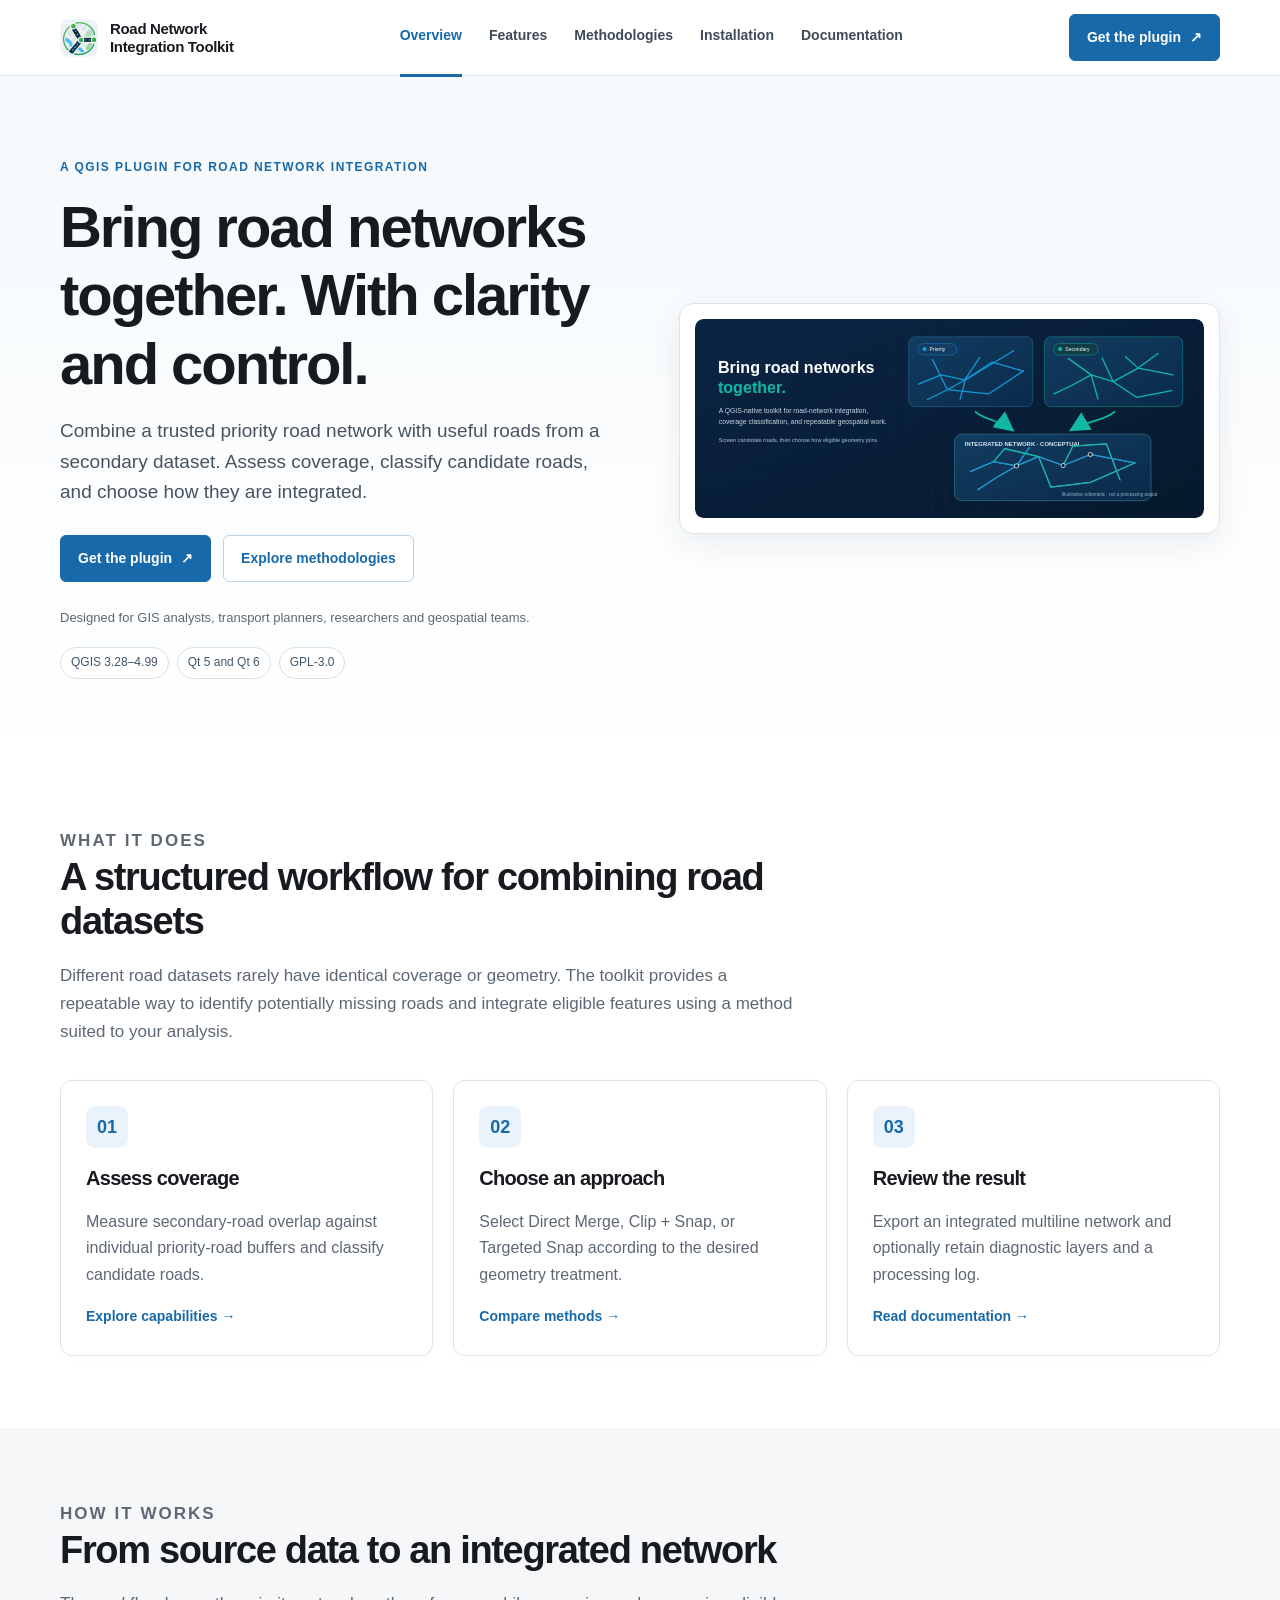
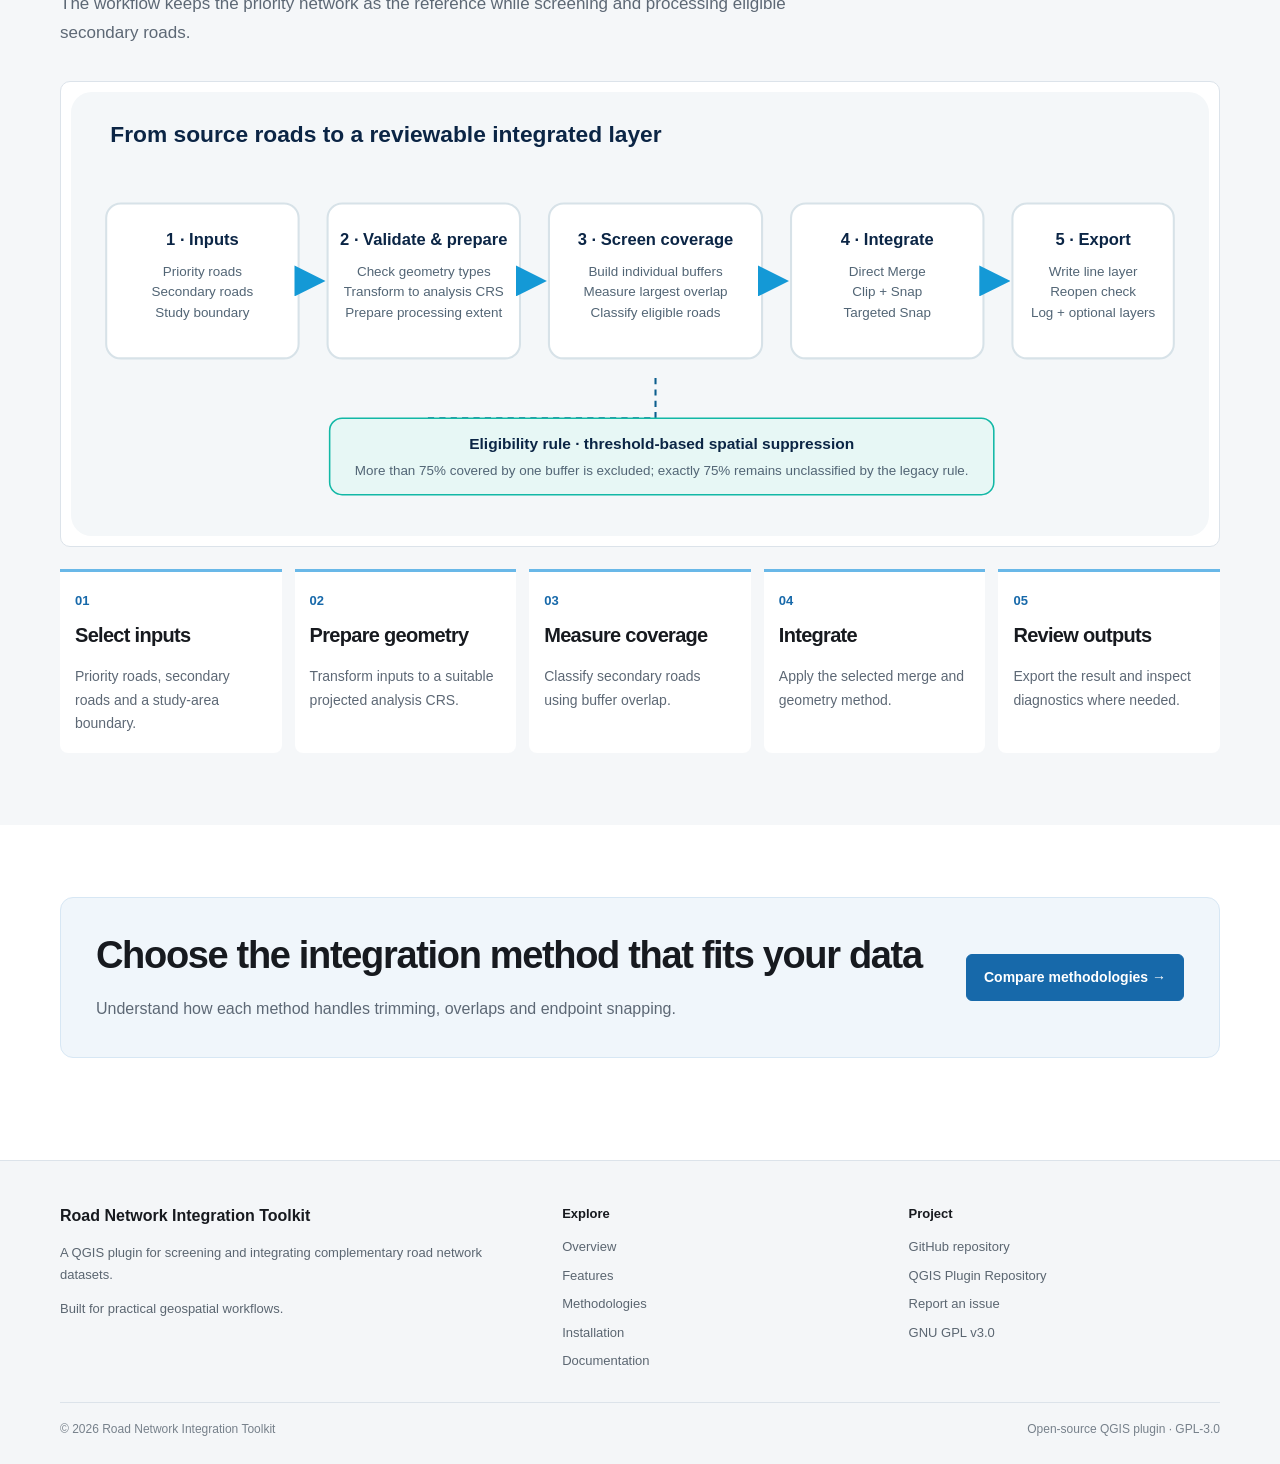
==== index.html @ c0a2f2e2 "Updated Documentation V2" ====
<!doctype html>
<html lang="en"><head><meta charset="utf-8"><meta name="viewport" content="width=device-width,initial-scale=1">
<title>Overview | Road Network Integration Toolkit</title><meta name="description" content="A QGIS plugin for classifying and integrating complementary road network datasets.">
<link rel="stylesheet" href="assets/css/style.css"></head><body>

<header class="site-header">
  <div class="container nav-wrap">
    <a class="brand" href="index.html">
      <img src="icon.png" onerror="this.src='docs/images/readme-header.svg'" alt="">
      <span>Road Network<br>Integration Toolkit</span>
    </a>
    <nav class="nav-links" aria-label="Main navigation">
      <a href="index.html">Overview</a><a href="features.html">Features</a>
      <a href="methodologies.html">Methodologies</a><a href="installation.html">Installation</a>
      <a href="documentation.html">Documentation</a>
    </nav>
    <a class="nav-cta" href="https://plugins.qgis.org/plugins/road_network_integration_toolkit/">Get the plugin <span>↗</span></a>
    <button class="menu-toggle" aria-label="Open navigation" aria-expanded="false">☰</button>
  </div>
</header>

<main>
<section class="hero"><div class="container hero-grid">
 <div><p class="eyebrow">A QGIS plugin for road network integration</p>
  <h1>Bring road networks together. With clarity and control.</h1>
  <p class="lead">Combine a trusted priority road network with useful roads from a secondary dataset. Assess coverage, classify candidate roads, and choose how they are integrated.</p>
  <div class="hero-actions"><a class="button" href="https://plugins.qgis.org/plugins/road_network_integration_toolkit/">Get the plugin <span>↗</span></a>
   <a class="button secondary" href="methodologies.html">Explore methodologies</a></div>
  <p class="hero-note">Designed for GIS analysts, transport planners, researchers and geospatial teams.</p>
  <div class="badge-row"><span class="pill">QGIS 3.28–4.99</span><span class="pill">Qt 5 and Qt 6</span><span class="pill">GPL-3.0</span></div>
 </div>
 <div class="hero-visual"><img src="docs/images/road-network-integration-hero.svg" alt="Illustration of priority and secondary road networks being integrated"></div>
</div></section>
<section class="section"><div class="container">
 <div class="section-head"><p class="eyebrow">What it does</p><h2>A structured workflow for combining road datasets</h2>
 <p>Different road datasets rarely have identical coverage or geometry. The toolkit provides a repeatable way to identify potentially missing roads and integrate eligible features using a method suited to your analysis.</p></div>
 <div class="grid-3">
  <article class="card"><div class="card-icon">01</div><h3>Assess coverage</h3><p>Measure secondary-road overlap against individual priority-road buffers and classify candidate roads.</p><a class="card-link" href="features.html">Explore capabilities →</a></article>
  <article class="card"><div class="card-icon">02</div><h3>Choose an approach</h3><p>Select Direct Merge, Clip + Snap, or Targeted Snap according to the desired geometry treatment.</p><a class="card-link" href="methodologies.html">Compare methods →</a></article>
  <article class="card"><div class="card-icon">03</div><h3>Review the result</h3><p>Export an integrated multiline network and optionally retain diagnostic layers and a processing log.</p><a class="card-link" href="documentation.html">Read documentation →</a></article>
 </div>
</div></section>
<section class="section soft"><div class="container">
 <div class="section-head"><p class="eyebrow">How it works</p><h2>From source data to an integrated network</h2><p>The workflow keeps the priority network as the reference while screening and processing eligible secondary roads.</p></div>
 <div class="inline-image"><img src="docs/images/readme-workflow.svg" alt="Toolkit processing workflow"></div>
 <div class="steps">
  <div class="step"><h3>Select inputs</h3><p>Priority roads, secondary roads and a study-area boundary.</p></div>
  <div class="step"><h3>Prepare geometry</h3><p>Transform inputs to a suitable projected analysis CRS.</p></div>
  <div class="step"><h3>Measure coverage</h3><p>Classify secondary roads using buffer overlap.</p></div>
  <div class="step"><h3>Integrate</h3><p>Apply the selected merge and geometry method.</p></div>
  <div class="step"><h3>Review outputs</h3><p>Export the result and inspect diagnostics where needed.</p></div>
 </div>
</div></section>
<section class="section"><div class="container"><div class="cta-band"><div><h2>Choose the integration method that fits your data</h2><p>Understand how each method handles trimming, overlaps and endpoint snapping.</p></div><a class="button" href="methodologies.html">Compare methodologies →</a></div></div></section>
</main>

<footer class="site-footer">
 <div class="container">
  <div class="footer-grid">
   <div><div class="footer-brand">Road Network Integration Toolkit</div>
    <p>A QGIS plugin for screening and integrating complementary road network datasets.</p>
    <p>Built for practical geospatial workflows.</p></div>
   <div><h4>Explore</h4><div class="footer-links">
    <a href="index.html">Overview</a><a href="features.html">Features</a><a href="methodologies.html">Methodologies</a>
    <a href="installation.html">Installation</a><a href="documentation.html">Documentation</a></div></div>
   <div><h4>Project</h4><div class="footer-links">
    <a href="https://github.com/martin-runguma/qgis-road-network-integration-toolkit">GitHub repository</a>
    <a href="https://plugins.qgis.org/plugins/road_network_integration_toolkit/">QGIS Plugin Repository</a>
    <a href="https://github.com/martin-runguma/qgis-road-network-integration-toolkit/issues">Report an issue</a>
    <a href="LICENSE">GNU GPL v3.0</a></div></div>
  </div>
  <div class="footer-bottom"><span>© 2026 Road Network Integration Toolkit</span><span>Open-source QGIS plugin · GPL-3.0</span></div>
 </div>
</footer>
<script src="assets/js/site.js"></script>
</body></html>
---- assets/css/style.css ----
:root{
  --blue:#1769AA; --blue-dark:#124B7A; --blue-light:#EAF3FB;
  --sky:#69B8E8; --sky-soft:#F1F8FD; --ink:#171A1F;
  --muted:#5D6875; --line:#DCE3EA; --surface:#F5F7F9; --white:#fff;
  --max:1160px; --radius:12px; --shadow:0 10px 30px rgba(20,48,76,.07);
}
*{box-sizing:border-box}
html{scroll-behavior:smooth}
body{margin:0;background:var(--white);color:var(--ink);font:16px/1.65 "Segoe UI",Inter,Arial,sans-serif;-webkit-font-smoothing:antialiased}
a{color:var(--blue);text-decoration:none}
a:hover{color:var(--blue-dark);text-decoration:underline}
img{max-width:100%;height:auto}
.container{width:min(var(--max),calc(100% - 48px));margin-inline:auto}
.site-header{height:76px;border-bottom:1px solid var(--line);background:rgba(255,255,255,.96);position:sticky;top:0;z-index:20}
.nav-wrap{height:100%;display:flex;align-items:center;justify-content:space-between;gap:28px}
.brand{display:flex;align-items:center;gap:12px;color:var(--ink);font-weight:650;letter-spacing:-.02em;white-space:nowrap}
.brand img{width:38px;height:38px;object-fit:contain}
.brand span{font-size:15px;line-height:1.2}
.nav-links{display:flex;align-items:center;gap:27px}
.nav-links a{color:#3F4B57;font-size:14px;font-weight:550;padding:26px 0;border-bottom:3px solid transparent}
.nav-links a:hover,.nav-links a.active{color:var(--blue);text-decoration:none;border-color:var(--blue)}
.nav-cta,.button{display:inline-flex;align-items:center;justify-content:center;gap:9px;background:var(--blue);color:#fff!important;padding:11px 17px;border-radius:6px;font-size:14px;font-weight:600;border:1px solid var(--blue);transition:.18s ease}
.nav-cta:hover,.button:hover{background:var(--blue-dark);border-color:var(--blue-dark);text-decoration:none}
.button.secondary{background:#fff;color:var(--blue)!important;border-color:#B9D2E7}
.button.secondary:hover{background:var(--blue-light)}
.menu-toggle{display:none;border:1px solid var(--line);background:#fff;border-radius:6px;padding:8px 10px;color:var(--ink);font-size:20px}
.hero{padding:82px 0 76px;background:linear-gradient(180deg,#F5F9FC 0%,#fff 100%);overflow:hidden}
.hero-grid{display:grid;grid-template-columns:1.02fr .98fr;gap:55px;align-items:center}
.eyebrow{color:var(--blue);font-size:12px;font-weight:700;letter-spacing:.12em;text-transform:uppercase;margin:0 0 15px}
h1,h2,h3{line-height:1.18;letter-spacing:-.035em;margin:0 0 18px}
h1{font-size:clamp(38px,5vw,58px);font-weight:650;max-width:700px}
h2{font-size:clamp(28px,3.5vw,38px);font-weight:650}
h3{font-size:20px;font-weight:650}
.lead{font-size:19px;line-height:1.6;color:#465462;max-width:650px;margin:0 0 27px}
.hero-actions{display:flex;flex-wrap:wrap;gap:12px;margin:28px 0 25px}
.hero-note{font-size:13px;color:var(--muted)}
.hero-visual{background:#fff;border:1px solid var(--line);border-radius:14px;padding:15px;box-shadow:var(--shadow)}
.hero-visual img{display:block;width:100%;border-radius:8px}
.page-hero{padding:58px 0 52px;background:var(--surface);border-bottom:1px solid var(--line)}
.page-hero h1{font-size:clamp(34px,4vw,46px);margin-bottom:14px}
.page-hero .lead{font-size:17px;margin:0;max-width:760px}
.section{padding:72px 0}
.section.soft{background:var(--surface)}
.section-head{max-width:740px;margin-bottom:34px}
.section-head p{color:var(--muted);font-size:17px;margin:0}
.grid-3{display:grid;grid-template-columns:repeat(3,1fr);gap:20px}
.grid-2{display:grid;grid-template-columns:repeat(2,1fr);gap:22px}
.card{border:1px solid var(--line);border-radius:var(--radius);padding:25px;background:#fff;box-shadow:0 2px 8px rgba(15,40,65,.025)}
.card p{color:var(--muted);margin:8px 0 0}
.card-icon{width:42px;height:42px;border-radius:9px;background:var(--blue-light);display:grid;place-items:center;color:var(--blue);font-weight:700;font-size:18px;margin-bottom:19px}
.card-link{display:inline-block;margin-top:17px;font-size:14px;font-weight:650}
.feature-list{display:grid;grid-template-columns:repeat(2,1fr);gap:18px 32px}
.feature{display:flex;gap:15px;padding:18px 0;border-bottom:1px solid var(--line)}
.feature .card-icon{flex:0 0 40px;margin:0;width:40px;height:40px}
.feature p{margin:4px 0 0;color:var(--muted);font-size:14px}
.steps{display:grid;grid-template-columns:repeat(5,1fr);gap:13px;counter-reset:step}
.step{border-top:3px solid var(--sky);padding:18px 15px;background:#fff;border-radius:0 0 8px 8px}
.step:before{counter-increment:step;content:"0" counter(step);display:block;color:var(--blue);font-weight:700;font-size:13px;margin-bottom:12px}
.step p{font-size:14px;color:var(--muted);margin:7px 0 0}
.method-card{padding:0;overflow:hidden}
.method-card .method-body{padding:24px}
.method-card img{width:100%;display:block;background:#F7FAFC;border-bottom:1px solid var(--line)}
.method-tag{display:inline-block;color:var(--blue);font-size:11px;font-weight:700;letter-spacing:.08em;text-transform:uppercase;margin-bottom:9px}
.callout{background:var(--blue-light);border-left:4px solid var(--blue);padding:20px 23px;border-radius:0 8px 8px 0;color:#263D51}
.callout p{margin:5px 0 0}
.table-wrap{overflow-x:auto;border:1px solid var(--line);border-radius:9px}
table{border-collapse:collapse;width:100%;min-width:620px;background:#fff;font-size:14px}
th,td{text-align:left;padding:14px 16px;border-bottom:1px solid var(--line);vertical-align:top}
th{background:#F1F5F8;color:#344454;font-weight:650}
tr:last-child td{border-bottom:0}
.prose{max-width:850px}
.prose p,.prose li{color:#485563}
.prose h2{font-size:27px;margin:42px 0 14px}
.prose h3{margin:27px 0 10px}
.prose ul,.prose ol{padding-left:22px}
.prose li{padding:3px 0}
.code{background:#F1F4F7;border:1px solid var(--line);padding:3px 6px;border-radius:4px;font-family:Consolas,monospace;font-size:.9em}
.cta-band{background:#F0F6FB;border:1px solid #D7E7F4;border-radius:13px;padding:35px;display:flex;align-items:center;justify-content:space-between;gap:25px}
.cta-band p{margin:7px 0 0;color:var(--muted)}
.site-footer{background:#F4F6F8;border-top:1px solid var(--line);padding:42px 0 25px;margin-top:30px}
.footer-grid{display:grid;grid-template-columns:1.5fr 1fr 1fr;gap:35px}
.footer-brand{font-weight:650;margin-bottom:10px}
.footer-grid p,.footer-grid a{font-size:13px;color:#5B6671}
.footer-grid h4{font-size:13px;margin:0 0 12px}
.footer-links{display:grid;gap:7px}
.footer-bottom{border-top:1px solid var(--line);margin-top:30px;padding-top:17px;font-size:12px;color:#77818B;display:flex;justify-content:space-between;gap:20px}
.badge-row{display:flex;flex-wrap:wrap;gap:8px;margin-top:18px}
.pill{display:inline-block;border:1px solid #D5E2EC;background:#fff;color:#40566A;border-radius:20px;padding:5px 10px;font-size:12px}
.inline-image{border:1px solid var(--line);border-radius:10px;padding:10px;background:#fff;margin:22px 0}
.inline-image img{display:block;width:100%}
.download-panel{display:flex;justify-content:space-between;align-items:center;gap:20px;padding:21px;border:1px solid var(--line);border-radius:9px;margin:14px 0}
.download-panel p{margin:4px 0 0;color:var(--muted);font-size:14px}
@media(max-width:900px){
 .hero-grid{grid-template-columns:1fr;gap:35px}.hero{padding:60px 0}
 .grid-3{grid-template-columns:repeat(2,1fr)}.steps{grid-template-columns:repeat(3,1fr)}
 .nav-links{gap:15px}.nav-links a{font-size:13px}
}
@media(max-width:700px){
 .container{width:min(100% - 34px,var(--max))}
 .site-header{height:66px}.menu-toggle{display:block}
 .nav-cta{display:none}
 .nav-links{display:none;position:absolute;left:0;right:0;top:65px;background:#fff;border-bottom:1px solid var(--line);padding:12px 24px 18px;flex-direction:column;align-items:stretch;gap:0}
 .nav-links.open{display:flex}.nav-links a{padding:11px 0;border-bottom:0}
 .hero{padding:48px 0}.lead{font-size:17px}
 .section{padding:52px 0}.grid-3,.grid-2,.feature-list{grid-template-columns:1fr}
 .steps{grid-template-columns:1fr 1fr}.cta-band{align-items:flex-start;flex-direction:column;padding:25px}
 .footer-grid{grid-template-columns:1fr 1fr}.footer-grid>div:first-child{grid-column:1/-1}
 .footer-bottom{flex-direction:column}.page-hero{padding:43px 0}
}
@media(max-width:430px){.steps{grid-template-columns:1fr}.brand span{font-size:13px}.hero-actions .button{width:100%}}
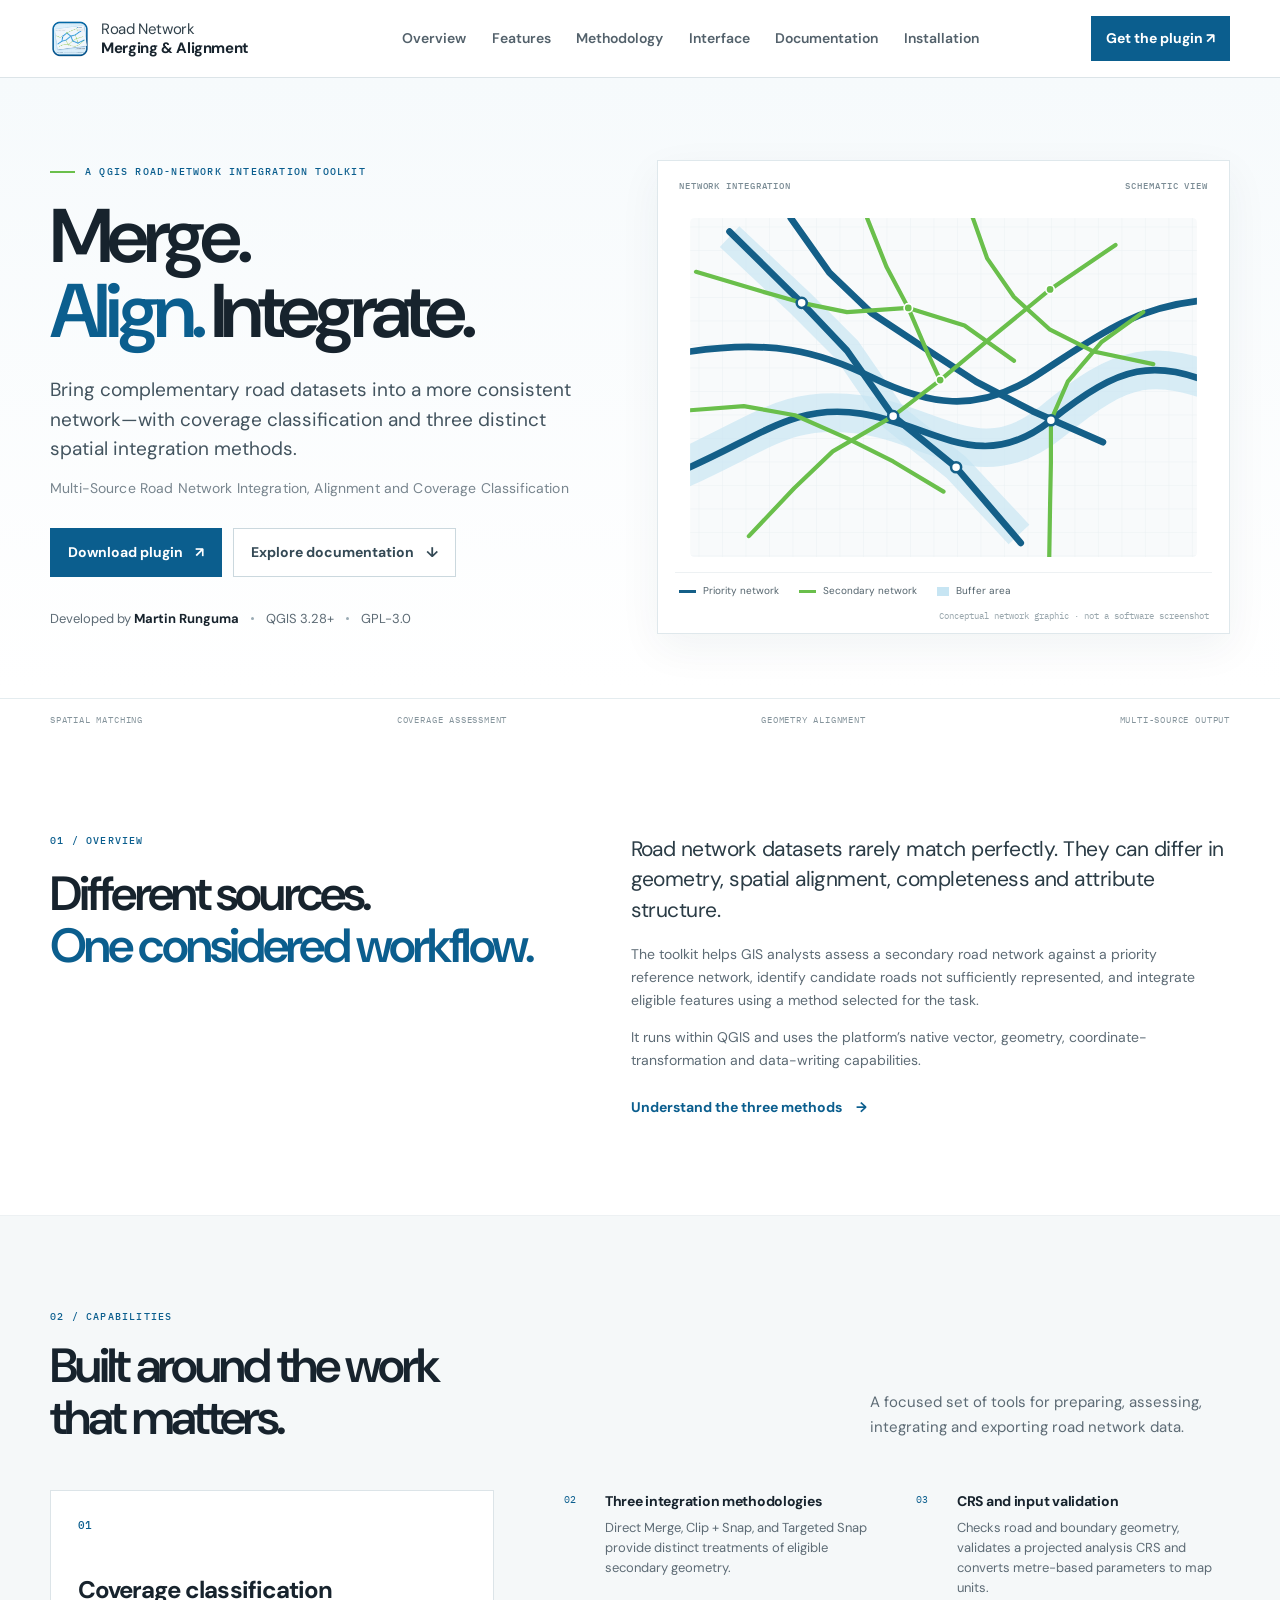
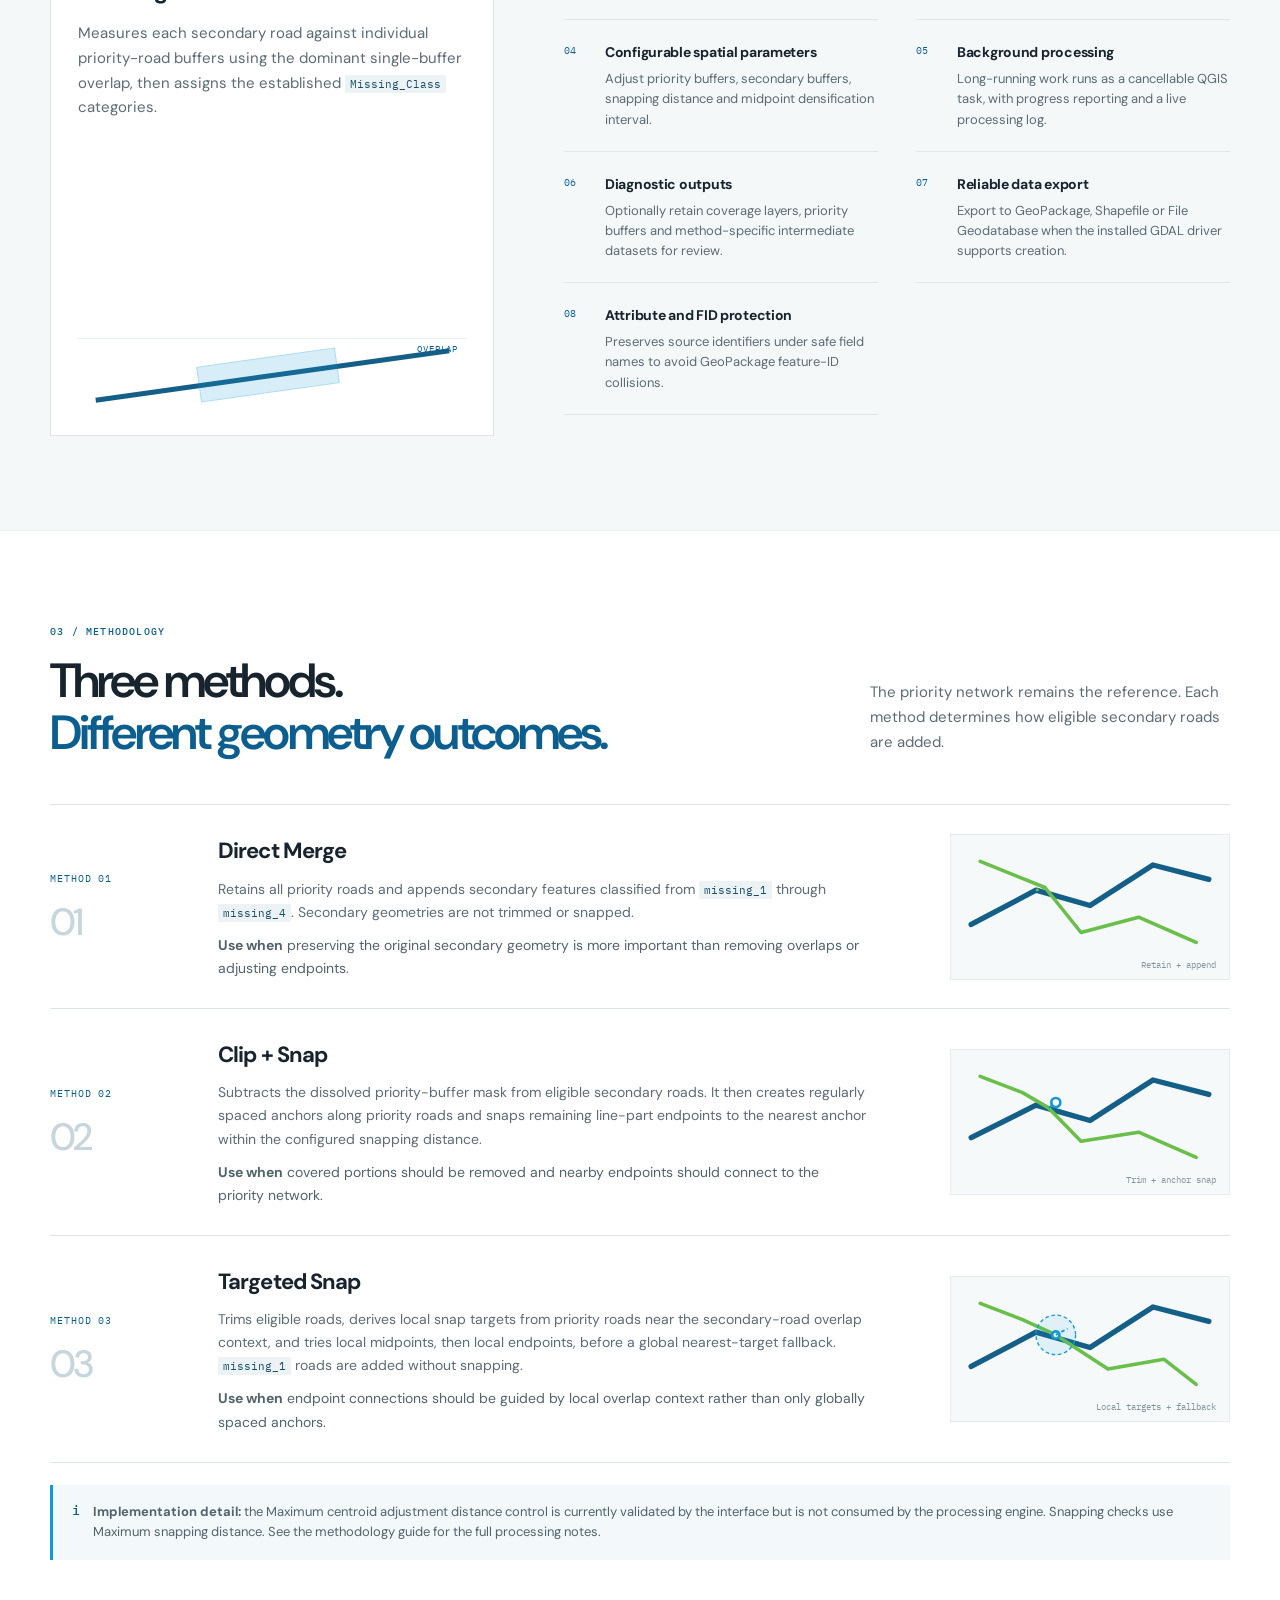
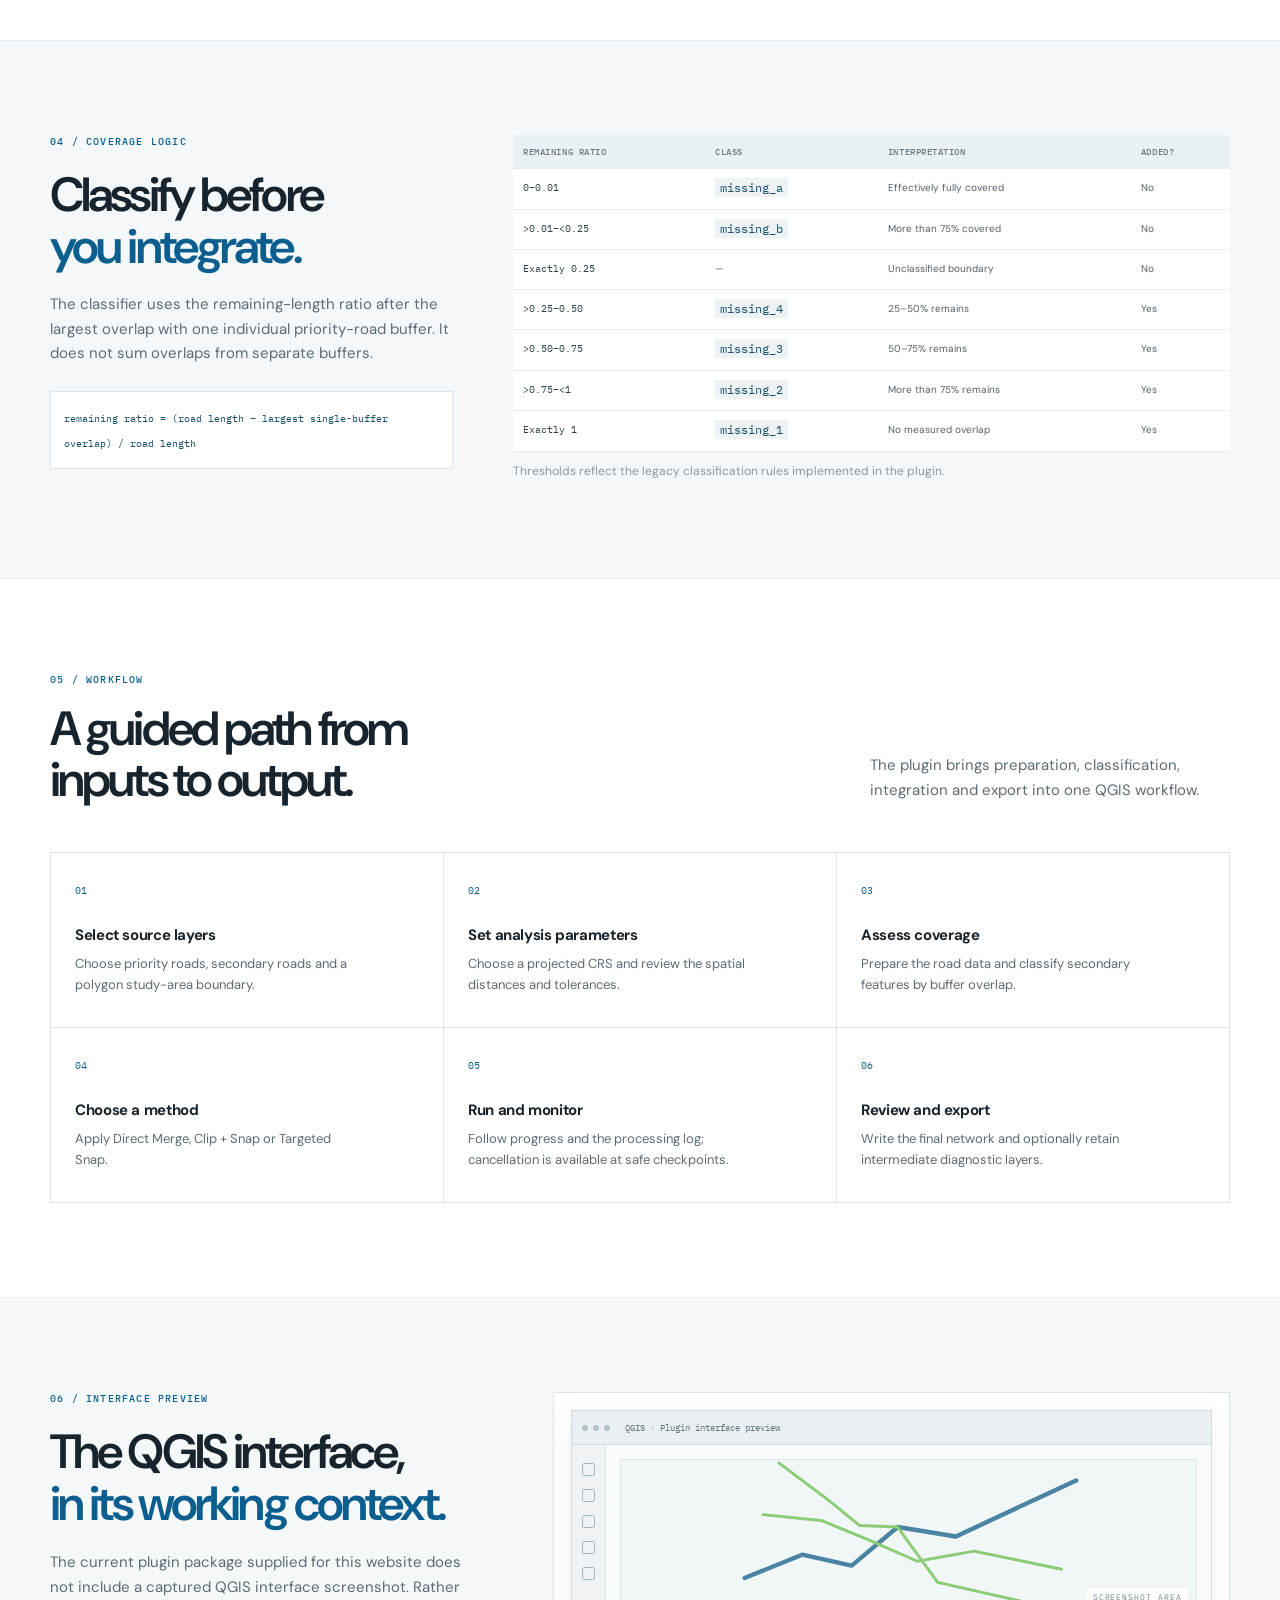
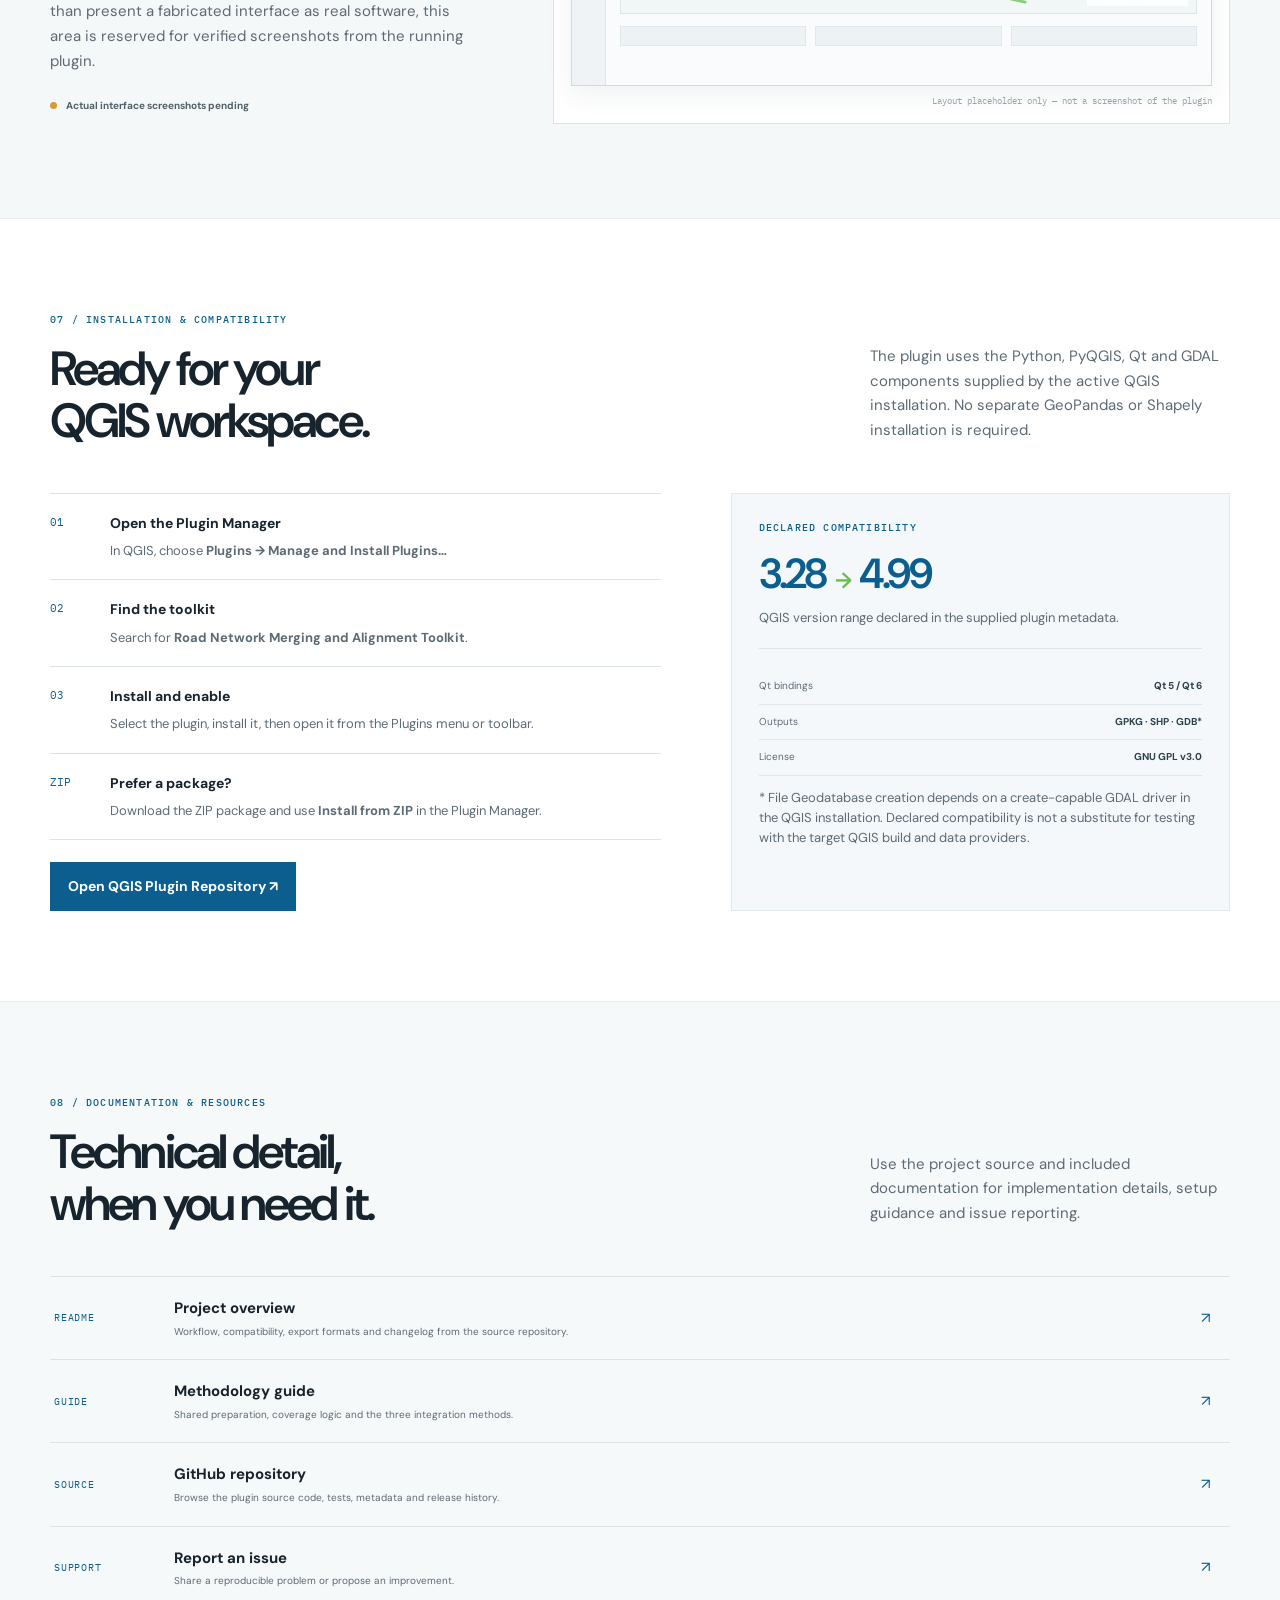
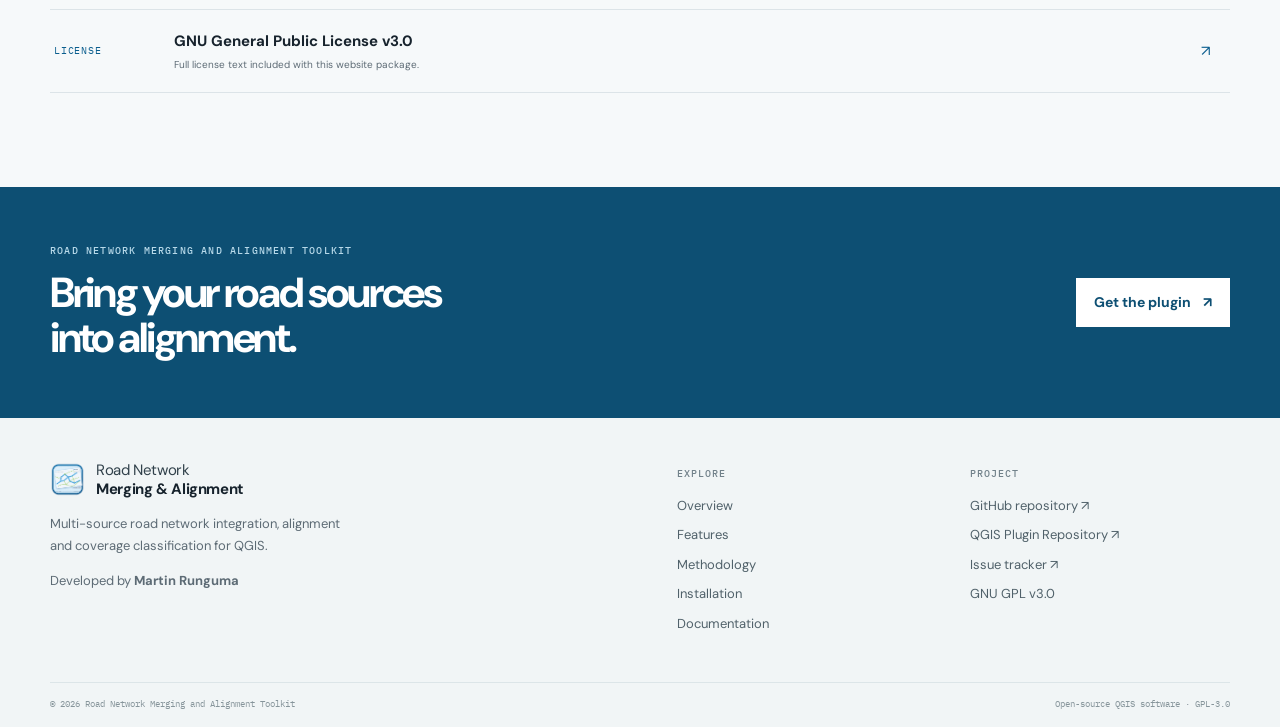
==== commit f893064c: "V2.0.0 Integration of other languages" ====
--- a/index.html
+++ b/index.html
@@ -1,76 +1,320 @@
 <!doctype html>
-<html lang="en"><head><meta charset="utf-8"><meta name="viewport" content="width=device-width,initial-scale=1">
-<title>Overview | Road Network Integration Toolkit</title><meta name="description" content="A QGIS plugin for classifying and integrating complementary road network datasets.">
-<link rel="stylesheet" href="assets/css/style.css"></head><body>
-
-<header class="site-header">
-  <div class="container nav-wrap">
-    <a class="brand" href="index.html">
-      <img src="icon.png" onerror="this.src='docs/images/readme-header.svg'" alt="">
-      <span>Road Network<br>Integration Toolkit</span>
-    </a>
-    <nav class="nav-links" aria-label="Main navigation">
-      <a href="index.html">Overview</a><a href="features.html">Features</a>
-      <a href="methodologies.html">Methodologies</a><a href="installation.html">Installation</a>
-      <a href="documentation.html">Documentation</a>
-    </nav>
-    <a class="nav-cta" href="https://plugins.qgis.org/plugins/road_network_integration_toolkit/">Get the plugin <span>↗</span></a>
-    <button class="menu-toggle" aria-label="Open navigation" aria-expanded="false">☰</button>
-  </div>
-</header>
-
-<main>
-<section class="hero"><div class="container hero-grid">
- <div><p class="eyebrow">A QGIS plugin for road network integration</p>
-  <h1>Bring road networks together. With clarity and control.</h1>
-  <p class="lead">Combine a trusted priority road network with useful roads from a secondary dataset. Assess coverage, classify candidate roads, and choose how they are integrated.</p>
-  <div class="hero-actions"><a class="button" href="https://plugins.qgis.org/plugins/road_network_integration_toolkit/">Get the plugin <span>↗</span></a>
-   <a class="button secondary" href="methodologies.html">Explore methodologies</a></div>
-  <p class="hero-note">Designed for GIS analysts, transport planners, researchers and geospatial teams.</p>
-  <div class="badge-row"><span class="pill">QGIS 3.28–4.99</span><span class="pill">Qt 5 and Qt 6</span><span class="pill">GPL-3.0</span></div>
- </div>
- <div class="hero-visual"><img src="docs/images/road-network-integration-hero.svg" alt="Illustration of priority and secondary road networks being integrated"></div>
-</div></section>
-<section class="section"><div class="container">
- <div class="section-head"><p class="eyebrow">What it does</p><h2>A structured workflow for combining road datasets</h2>
- <p>Different road datasets rarely have identical coverage or geometry. The toolkit provides a repeatable way to identify potentially missing roads and integrate eligible features using a method suited to your analysis.</p></div>
- <div class="grid-3">
-  <article class="card"><div class="card-icon">01</div><h3>Assess coverage</h3><p>Measure secondary-road overlap against individual priority-road buffers and classify candidate roads.</p><a class="card-link" href="features.html">Explore capabilities →</a></article>
-  <article class="card"><div class="card-icon">02</div><h3>Choose an approach</h3><p>Select Direct Merge, Clip + Snap, or Targeted Snap according to the desired geometry treatment.</p><a class="card-link" href="methodologies.html">Compare methods →</a></article>
-  <article class="card"><div class="card-icon">03</div><h3>Review the result</h3><p>Export an integrated multiline network and optionally retain diagnostic layers and a processing log.</p><a class="card-link" href="documentation.html">Read documentation →</a></article>
- </div>
-</div></section>
-<section class="section soft"><div class="container">
- <div class="section-head"><p class="eyebrow">How it works</p><h2>From source data to an integrated network</h2><p>The workflow keeps the priority network as the reference while screening and processing eligible secondary roads.</p></div>
- <div class="inline-image"><img src="docs/images/readme-workflow.svg" alt="Toolkit processing workflow"></div>
- <div class="steps">
-  <div class="step"><h3>Select inputs</h3><p>Priority roads, secondary roads and a study-area boundary.</p></div>
-  <div class="step"><h3>Prepare geometry</h3><p>Transform inputs to a suitable projected analysis CRS.</p></div>
-  <div class="step"><h3>Measure coverage</h3><p>Classify secondary roads using buffer overlap.</p></div>
-  <div class="step"><h3>Integrate</h3><p>Apply the selected merge and geometry method.</p></div>
-  <div class="step"><h3>Review outputs</h3><p>Export the result and inspect diagnostics where needed.</p></div>
- </div>
-</div></section>
-<section class="section"><div class="container"><div class="cta-band"><div><h2>Choose the integration method that fits your data</h2><p>Understand how each method handles trimming, overlaps and endpoint snapping.</p></div><a class="button" href="methodologies.html">Compare methodologies →</a></div></div></section>
-</main>
-
-<footer class="site-footer">
- <div class="container">
-  <div class="footer-grid">
-   <div><div class="footer-brand">Road Network Integration Toolkit</div>
-    <p>A QGIS plugin for screening and integrating complementary road network datasets.</p>
-    <p>Built for practical geospatial workflows.</p></div>
-   <div><h4>Explore</h4><div class="footer-links">
-    <a href="index.html">Overview</a><a href="features.html">Features</a><a href="methodologies.html">Methodologies</a>
-    <a href="installation.html">Installation</a><a href="documentation.html">Documentation</a></div></div>
-   <div><h4>Project</h4><div class="footer-links">
-    <a href="https://github.com/martin-runguma/qgis-road-network-integration-toolkit">GitHub repository</a>
-    <a href="https://plugins.qgis.org/plugins/road_network_integration_toolkit/">QGIS Plugin Repository</a>
-    <a href="https://github.com/martin-runguma/qgis-road-network-integration-toolkit/issues">Report an issue</a>
-    <a href="LICENSE">GNU GPL v3.0</a></div></div>
-  </div>
-  <div class="footer-bottom"><span>© 2026 Road Network Integration Toolkit</span><span>Open-source QGIS plugin · GPL-3.0</span></div>
- </div>
-</footer>
-<script src="assets/js/site.js"></script>
-</body></html>+<html lang="en">
+<head>
+  <meta charset="utf-8">
+  <meta name="viewport" content="width=device-width, initial-scale=1">
+  <meta name="theme-color" content="#ffffff">
+  <meta name="description" content="A QGIS toolkit for integrating complementary road network datasets through dominant-buffer coverage classification, geometry trimming and spatial alignment.">
+  <meta property="og:type" content="website">
+  <meta property="og:title" content="Road Network Merging and Alignment Toolkit">
+  <meta property="og:description" content="Merge. Align. Integrate. A practical QGIS workflow for multi-source road network integration.">
+  <meta property="og:image" content="assets/images/plugin-icon.png">
+  <title>Road Network Merging and Alignment Toolkit | QGIS</title>
+  <link rel="icon" href="assets/images/plugin-icon.png" type="image/png">
+  <link rel="preconnect" href="https://fonts.googleapis.com">
+  <link rel="preconnect" href="https://fonts.gstatic.com" crossorigin>
+  <link href="https://fonts.googleapis.com/css2?family=DM+Sans:wght@400;500;600;700&family=IBM+Plex+Mono:wght@400;500&display=swap" rel="stylesheet">
+  <link rel="stylesheet" href="assets/css/site.css">
+</head>
+<body>
+  <a class="skip-link" href="#main">Skip to content</a>
+  <header class="site-header">
+    <div class="container nav-shell">
+      <a class="brand" href="#top" aria-label="Road Network Merging and Alignment Toolkit home">
+        <img src="assets/images/plugin-icon.png" alt="" width="42" height="42">
+        <span class="brand-name">Road Network <strong>Merging &amp; Alignment</strong></span>
+      </a>
+      <button class="menu-toggle" type="button" aria-expanded="false" aria-controls="primary-nav" aria-label="Open navigation">
+        <span></span><span></span>
+      </button>
+      <nav id="primary-nav" class="nav-links" aria-label="Primary navigation">
+        <a href="#overview">Overview</a>
+        <a href="#capabilities">Features</a>
+        <a href="#methodology">Methodology</a>
+        <a href="#preview">Interface</a>
+        <a href="#documentation">Documentation</a>
+        <a href="#installation">Installation</a>
+      </nav>
+      <a class="nav-download" href="https://plugins.qgis.org/plugins/road_network_integration_toolkit/" target="_blank" rel="noopener noreferrer">Get the plugin <span aria-hidden="true">↗</span></a>
+    </div>
+  </header>
+
+  <main id="main">
+    <section class="hero" id="top">
+      <div class="container hero-layout">
+        <div class="hero-copy">
+          <p class="eyebrow"><span class="eyebrow-rule"></span> A QGIS road-network integration toolkit</p>
+          <h1>Merge.<br><em>Align.</em> Integrate.</h1>
+          <p class="hero-lead">Bring complementary road datasets into a more consistent network—with coverage classification and three distinct spatial integration methods.</p>
+          <p class="hero-subtitle">Multi-Source Road Network Integration, Alignment and Coverage Classification</p>
+          <div class="hero-actions">
+            <a class="button button-primary" href="https://plugins.qgis.org/plugins/road_network_integration_toolkit/" target="_blank" rel="noopener noreferrer">Download plugin <span aria-hidden="true">↗</span></a>
+            <a class="button button-quiet" href="#documentation">Explore documentation <span aria-hidden="true">↓</span></a>
+          </div>
+          <div class="hero-meta">
+            <span>Developed by <strong>Martin Runguma</strong></span>
+            <span class="meta-separator" aria-hidden="true"></span>
+            <span>QGIS 3.28+</span>
+            <span class="meta-separator" aria-hidden="true"></span>
+            <span>GPL-3.0</span>
+          </div>
+        </div>
+        <div class="hero-art" aria-label="Schematic illustration of two road networks being screened and integrated">
+          <div class="art-topline"><span>NETWORK INTEGRATION</span><span>SCHEMATIC VIEW</span></div>
+          <svg class="network-visual" viewBox="0 0 640 440" role="img" aria-labelledby="network-title network-desc">
+            <title id="network-title">Priority and secondary road network alignment</title>
+            <desc id="network-desc">A schematic map with a deep-blue priority road network, green secondary road segments and a light-blue coverage buffer. It is an explanatory illustration, not a QGIS screenshot or measured result.</desc>
+            <defs>
+              <pattern id="grid" width="28" height="28" patternUnits="userSpaceOnUse"><path d="M28 0H0V28" fill="none" stroke="#e7edf1" stroke-width="1"/></pattern>
+              <clipPath id="map-clip"><rect x="18" y="18" width="604" height="404" rx="5"/></clipPath>
+            </defs>
+            <g clip-path="url(#map-clip)">
+              <rect x="18" y="18" width="604" height="404" fill="#f8fafb"/>
+              <rect x="18" y="18" width="604" height="404" fill="url(#grid)"/>
+              <path d="M-10 325 C105 275 130 240 220 252 S365 330 450 260 570 185 660 220" fill="none" stroke="#c7e5f3" stroke-width="46" opacity=".65"/>
+              <path d="M65 40 L150 120 205 175 260 255 335 315 410 395" fill="none" stroke="#c7e5f3" stroke-width="34" opacity=".65"/>
+              <g fill="none" stroke="#145f88" stroke-width="8" stroke-linecap="round" stroke-linejoin="round">
+                <path d="M-8 326 C100 282 137 238 222 251 S364 326 448 259 570 185 650 219"/>
+                <path d="M65 34 L151 119 205 176 260 254 335 315 412 405"/>
+                <path d="M138 18 L184 83 234 131 296 172 359 213 426 248 510 285"/>
+                <path d="M18 177 C113 163 170 176 235 208 S359 252 430 206 544 126 622 117"/>
+              </g>
+              <g fill="none" stroke="#6abf4b" stroke-width="5" stroke-linecap="round" stroke-linejoin="round">
+                <path d="M25 82 L102 105 151 119 205 130 278 125 345 146 404 188"/>
+                <path d="M88 397 L142 340 188 296 260 254 316 211 375 162 447 103 525 50"/>
+                <path d="M229 18 L252 76 278 125 302 181 316 211"/>
+                <path d="M446 422 L447 360 448 309 448 259 468 213 508 166 558 130"/>
+                <path d="M18 247 L82 242 143 253 204 280 260 308 320 344"/>
+                <path d="M355 18 L372 66 404 112 447 151 499 177 570 192"/>
+              </g>
+              <g fill="#fff" stroke="#145f88" stroke-width="3">
+                <circle cx="151" cy="119" r="6"/><circle cx="260" cy="254" r="6"/><circle cx="448" cy="259" r="6"/><circle cx="335" cy="315" r="6"/>
+              </g>
+              <g fill="#6abf4b" stroke="#fff" stroke-width="2">
+                <circle cx="278" cy="125" r="5"/><circle cx="316" cy="211" r="5"/><circle cx="447" cy="103" r="5"/>
+              </g>
+            </g>
+          </svg>
+          <div class="art-legend">
+            <span><i class="legend-line priority"></i> Priority network</span>
+            <span><i class="legend-line secondary"></i> Secondary network</span>
+            <span><i class="legend-buffer"></i> Buffer area</span>
+          </div>
+          <p class="art-caption">Conceptual network graphic · not a software screenshot</p>
+        </div>
+      </div>
+      <div class="hero-bottomline"><div class="container"><span>SPATIAL MATCHING</span><span>COVERAGE ASSESSMENT</span><span>GEOMETRY ALIGNMENT</span><span>MULTI-SOURCE OUTPUT</span></div></div>
+    </section>
+
+    <section class="section section-overview" id="overview">
+      <div class="container two-column">
+        <div class="section-intro">
+          <p class="eyebrow">01 / Overview</p>
+          <h2>Different sources.<br><span>One considered workflow.</span></h2>
+        </div>
+        <div class="overview-copy">
+          <p class="large-copy">Road network datasets rarely match perfectly. They can differ in geometry, spatial alignment, completeness and attribute structure.</p>
+          <p>The toolkit helps GIS analysts assess a secondary road network against a priority reference network, identify candidate roads not sufficiently represented, and integrate eligible features using a method selected for the task.</p>
+          <p>It runs within QGIS and uses the platform’s native vector, geometry, coordinate-transformation and data-writing capabilities.</p>
+          <a class="text-link" href="#methodology">Understand the three methods <span aria-hidden="true">→</span></a>
+        </div>
+      </div>
+    </section>
+
+    <section class="section section-capabilities" id="capabilities">
+      <div class="container">
+        <div class="section-heading-row">
+          <div><p class="eyebrow">02 / Capabilities</p><h2>Built around the work<br>that matters.</h2></div>
+          <p class="heading-note">A focused set of tools for preparing, assessing, integrating and exporting road network data.</p>
+        </div>
+        <div class="capability-layout">
+          <article class="capability-feature">
+            <div class="capability-number">01</div>
+            <div>
+              <h3>Coverage classification</h3>
+              <p>Measures each secondary road against individual priority-road buffers using the dominant single-buffer overlap, then assigns the established <code>Missing_Class</code> categories.</p>
+            </div>
+            <div class="mini-coverage" aria-label="Conceptual coverage classification diagram">
+              <span class="road-base"></span><span class="road-covered"></span><span class="coverage-label">OVERLAP</span>
+            </div>
+          </article>
+          <div class="capability-list">
+            <article><span class="list-index">02</span><div><h3>Three integration methodologies</h3><p>Direct Merge, Clip + Snap, and Targeted Snap provide distinct treatments of eligible secondary geometry.</p></div></article>
+            <article><span class="list-index">03</span><div><h3>CRS and input validation</h3><p>Checks road and boundary geometry, validates a projected analysis CRS and converts metre-based parameters to map units.</p></div></article>
+            <article><span class="list-index">04</span><div><h3>Configurable spatial parameters</h3><p>Adjust priority buffers, secondary buffers, snapping distance and midpoint densification interval.</p></div></article>
+            <article><span class="list-index">05</span><div><h3>Background processing</h3><p>Long-running work runs as a cancellable QGIS task, with progress reporting and a live processing log.</p></div></article>
+            <article><span class="list-index">06</span><div><h3>Diagnostic outputs</h3><p>Optionally retain coverage layers, priority buffers and method-specific intermediate datasets for review.</p></div></article>
+            <article><span class="list-index">07</span><div><h3>Reliable data export</h3><p>Export to GeoPackage, Shapefile or File Geodatabase when the installed GDAL driver supports creation.</p></div></article>
+            <article><span class="list-index">08</span><div><h3>Attribute and FID protection</h3><p>Preserves source identifiers under safe field names to avoid GeoPackage feature-ID collisions.</p></div></article>
+          </div>
+        </div>
+      </div>
+    </section>
+
+    <section class="section section-methodology" id="methodology">
+      <div class="container">
+        <div class="section-heading-row">
+          <div><p class="eyebrow">03 / Methodology</p><h2>Three methods.<br><span>Different geometry outcomes.</span></h2></div>
+          <p class="heading-note">The priority network remains the reference. Each method determines how eligible secondary roads are added.</p>
+        </div>
+        <div class="method-list">
+          <article class="method-row">
+            <div class="method-label"><span>METHOD 01</span><b>01</b></div>
+            <div class="method-copy"><h3>Direct Merge</h3><p>Retains all priority roads and appends secondary features classified from <code>missing_1</code> through <code>missing_4</code>. Secondary geometries are not trimmed or snapped.</p><p class="method-fit"><strong>Use when</strong> preserving the original secondary geometry is more important than removing overlaps or adjusting endpoints.</p></div>
+            <div class="method-diagram">
+              <svg viewBox="0 0 280 120" role="img" aria-label="Schematic showing priority and secondary roads retained together"><path d="M8 86 L80 48 140 65 210 20 272 36" class="svg-priority"/><path d="M18 16 L90 45 130 95 194 78 258 106" class="svg-secondary"/><path d="M80 48 L90 45" class="svg-connector"/></svg>
+              <span>Retain + append</span>
+            </div>
+          </article>
+          <article class="method-row">
+            <div class="method-label"><span>METHOD 02</span><b>02</b></div>
+            <div class="method-copy"><h3>Clip + Snap</h3><p>Subtracts the dissolved priority-buffer mask from eligible secondary roads. It then creates regularly spaced anchors along priority roads and snaps remaining line-part endpoints to the nearest anchor within the configured snapping distance.</p><p class="method-fit"><strong>Use when</strong> covered portions should be removed and nearby endpoints should connect to the priority network.</p></div>
+            <div class="method-diagram">
+              <svg viewBox="0 0 280 120" role="img" aria-label="Schematic showing a secondary road trimmed and snapped to a priority road"><path d="M8 84 L80 48 140 65 210 20 272 36" class="svg-priority"/><path d="M18 16 L65 34 94 51" class="svg-secondary"/><path d="M94 51 L130 88 194 78 258 106" class="svg-secondary"/><path d="M94 51 L102 45" class="svg-snap"/><circle cx="102" cy="45" r="5" class="svg-anchor"/></svg>
+              <span>Trim + anchor snap</span>
+            </div>
+          </article>
+          <article class="method-row">
+            <div class="method-label"><span>METHOD 03</span><b>03</b></div>
+            <div class="method-copy"><h3>Targeted Snap</h3><p>Trims eligible roads, derives local snap targets from priority roads near the secondary-road overlap context, and tries local midpoints, then local endpoints, before a global nearest-target fallback. <code>missing_1</code> roads are added without snapping.</p><p class="method-fit"><strong>Use when</strong> endpoint connections should be guided by local overlap context rather than only globally spaced anchors.</p></div>
+            <div class="method-diagram">
+              <svg viewBox="0 0 280 120" role="img" aria-label="Schematic showing local snapping targets around a road overlap"><path d="M8 86 L80 48 140 65 210 20 272 36" class="svg-priority"/><path d="M18 16 L65 34 102 51" class="svg-secondary"/><path d="M102 51 L160 89 222 78 258 106" class="svg-secondary"/><circle cx="102" cy="51" r="22" class="svg-local"/><circle cx="102" cy="51" r="4" class="svg-anchor"/><path d="M102 51 L115 44" class="svg-snap"/></svg>
+              <span>Local targets + fallback</span>
+            </div>
+          </article>
+        </div>
+        <div class="method-note"><span class="note-mark">i</span><p><strong>Implementation detail:</strong> the Maximum centroid adjustment distance control is currently validated by the interface but is not consumed by the processing engine. Snapping checks use Maximum snapping distance. See the methodology guide for the full processing notes.</p></div>
+      </div>
+    </section>
+
+    <section class="section section-coverage">
+      <div class="container coverage-layout">
+        <div><p class="eyebrow">04 / Coverage logic</p><h2>Classify before<br><span>you integrate.</span></h2><p>The classifier uses the remaining-length ratio after the largest overlap with one individual priority-road buffer. It does not sum overlaps from separate buffers.</p><p class="coverage-formula"><code>remaining ratio = (road length − largest single-buffer overlap) / road length</code></p></div>
+        <div class="coverage-table-wrap">
+          <table class="coverage-table">
+            <thead><tr><th>Remaining ratio</th><th>Class</th><th>Interpretation</th><th>Added?</th></tr></thead>
+            <tbody>
+              <tr><td>0–0.01</td><td><code>missing_a</code></td><td>Effectively fully covered</td><td>No</td></tr>
+              <tr><td>&gt;0.01–&lt;0.25</td><td><code>missing_b</code></td><td>More than 75% covered</td><td>No</td></tr>
+              <tr><td>Exactly 0.25</td><td>—</td><td>Unclassified boundary</td><td>No</td></tr>
+              <tr><td>&gt;0.25–0.50</td><td><code>missing_4</code></td><td>25–50% remains</td><td>Yes</td></tr>
+              <tr><td>&gt;0.50–0.75</td><td><code>missing_3</code></td><td>50–75% remains</td><td>Yes</td></tr>
+              <tr><td>&gt;0.75–&lt;1</td><td><code>missing_2</code></td><td>More than 75% remains</td><td>Yes</td></tr>
+              <tr><td>Exactly 1</td><td><code>missing_1</code></td><td>No measured overlap</td><td>Yes</td></tr>
+            </tbody>
+          </table>
+          <p class="table-caption">Thresholds reflect the legacy classification rules implemented in the plugin.</p>
+        </div>
+      </div>
+    </section>
+
+    <section class="section section-workflow" id="workflow">
+      <div class="container">
+        <div class="section-heading-row">
+          <div><p class="eyebrow">05 / Workflow</p><h2>A guided path from<br>inputs to output.</h2></div>
+          <p class="heading-note">The plugin brings preparation, classification, integration and export into one QGIS workflow.</p>
+        </div>
+        <ol class="workflow">
+          <li><span>01</span><h3>Select source layers</h3><p>Choose priority roads, secondary roads and a polygon study-area boundary.</p></li>
+          <li><span>02</span><h3>Set analysis parameters</h3><p>Choose a projected CRS and review the spatial distances and tolerances.</p></li>
+          <li><span>03</span><h3>Assess coverage</h3><p>Prepare the road data and classify secondary features by buffer overlap.</p></li>
+          <li><span>04</span><h3>Choose a method</h3><p>Apply Direct Merge, Clip + Snap or Targeted Snap.</p></li>
+          <li><span>05</span><h3>Run and monitor</h3><p>Follow progress and the processing log; cancellation is available at safe checkpoints.</p></li>
+          <li><span>06</span><h3>Review and export</h3><p>Write the final network and optionally retain intermediate diagnostic layers.</p></li>
+        </ol>
+      </div>
+    </section>
+
+    <section class="section section-preview" id="preview">
+      <div class="container preview-layout">
+        <div class="preview-copy">
+          <p class="eyebrow">06 / Interface preview</p>
+          <h2>The QGIS interface,<br><span>in its working context.</span></h2>
+          <p>The current plugin package supplied for this website does not include a captured QGIS interface screenshot. Rather than present a fabricated interface as real software, this area is reserved for verified screenshots from the running plugin.</p>
+          <p class="preview-status"><span></span> Actual interface screenshots pending</p>
+        </div>
+        <div class="preview-placeholder">
+          <div class="placeholder-window">
+            <div class="window-bar"><span></span><span></span><span></span><b>QGIS · Plugin interface preview</b></div>
+            <div class="window-content">
+              <div class="window-side"><i></i><i></i><i></i><i></i><i></i></div>
+              <div class="window-main">
+                <div class="placeholder-map">
+                  <svg viewBox="0 0 440 210" role="img" aria-label="Placeholder map area indicating where a genuine QGIS screenshot will be placed"><path d="M-5 162 L74 130 142 145 205 92 285 105 450 28" class="svg-priority"/><path d="M42 4 L110 55 153 90 205 92 260 168 380 195" class="svg-secondary"/><path d="M20 75 L100 83 166 110 232 139 310 125 430 150" class="svg-secondary"/></svg>
+                  <span>SCREENSHOT AREA</span>
+                </div>
+                <div class="window-fields"><i></i><i></i><i></i></div>
+              </div>
+            </div>
+          </div>
+          <span class="placeholder-caption">Layout placeholder only — not a screenshot of the plugin</span>
+        </div>
+      </div>
+    </section>
+
+    <section class="section section-install" id="installation">
+      <div class="container">
+        <div class="section-heading-row">
+          <div><p class="eyebrow">07 / Installation & compatibility</p><h2>Ready for your<br>QGIS workspace.</h2></div>
+          <p class="heading-note">The plugin uses the Python, PyQGIS, Qt and GDAL components supplied by the active QGIS installation. No separate GeoPandas or Shapely installation is required.</p>
+        </div>
+        <div class="install-layout">
+          <div class="install-steps">
+            <div class="install-step"><span>01</span><div><h3>Open the Plugin Manager</h3><p>In QGIS, choose <strong>Plugins → Manage and Install Plugins…</strong></p></div></div>
+            <div class="install-step"><span>02</span><div><h3>Find the toolkit</h3><p>Search for <strong>Road Network Merging and Alignment Toolkit</strong>.</p></div></div>
+            <div class="install-step"><span>03</span><div><h3>Install and enable</h3><p>Select the plugin, install it, then open it from the Plugins menu or toolbar.</p></div></div>
+            <div class="install-step"><span>ZIP</span><div><h3>Prefer a package?</h3><p>Download the ZIP package and use <strong>Install from ZIP</strong> in the Plugin Manager.</p></div></div>
+            <a class="button button-primary" href="https://plugins.qgis.org/plugins/road_network_integration_toolkit/" target="_blank" rel="noopener noreferrer">Open QGIS Plugin Repository ↗</a>
+          </div>
+          <aside class="compat-panel">
+            <p class="eyebrow">Declared compatibility</p>
+            <div class="compat-version">3.28 <span>→</span> 4.99</div>
+            <p>QGIS version range declared in the supplied plugin metadata.</p>
+            <div class="compat-rule"></div>
+            <div class="compat-line"><span>Qt bindings</span><strong>Qt 5 / Qt 6</strong></div>
+            <div class="compat-line"><span>Outputs</span><strong>GPKG · SHP · GDB*</strong></div>
+            <div class="compat-line"><span>License</span><strong>GNU GPL v3.0</strong></div>
+            <p class="compat-footnote">* File Geodatabase creation depends on a create-capable GDAL driver in the QGIS installation. Declared compatibility is not a substitute for testing with the target QGIS build and data providers.</p>
+          </aside>
+        </div>
+      </div>
+    </section>
+
+    <section class="section section-docs" id="documentation">
+      <div class="container">
+        <div class="section-heading-row">
+          <div><p class="eyebrow">08 / Documentation & resources</p><h2>Technical detail,<br>when you need it.</h2></div>
+          <p class="heading-note">Use the project source and included documentation for implementation details, setup guidance and issue reporting.</p>
+        </div>
+        <div class="resource-list">
+          <a href="https://github.com/martin-runguma/qgis-road-network-integration-toolkit/blob/main/README.md" target="_blank" rel="noopener noreferrer"><span class="resource-type">README</span><span><strong>Project overview</strong><small>Workflow, compatibility, export formats and changelog from the source repository.</small></span><b aria-hidden="true">↗</b></a>
+          <a href="https://github.com/martin-runguma/qgis-road-network-integration-toolkit/blob/main/help/methodology_guide.md" target="_blank" rel="noopener noreferrer"><span class="resource-type">GUIDE</span><span><strong>Methodology guide</strong><small>Shared preparation, coverage logic and the three integration methods.</small></span><b aria-hidden="true">↗</b></a>
+          <a href="https://github.com/martin-runguma/qgis-road-network-integration-toolkit" target="_blank" rel="noopener noreferrer"><span class="resource-type">SOURCE</span><span><strong>GitHub repository</strong><small>Browse the plugin source code, tests, metadata and release history.</small></span><b aria-hidden="true">↗</b></a>
+          <a href="https://github.com/martin-runguma/qgis-road-network-integration-toolkit/issues" target="_blank" rel="noopener noreferrer"><span class="resource-type">SUPPORT</span><span><strong>Report an issue</strong><small>Share a reproducible problem or propose an improvement.</small></span><b aria-hidden="true">↗</b></a>
+          <a href="LICENSE"><span class="resource-type">LICENSE</span><span><strong>GNU General Public License v3.0</strong><small>Full license text included with this website package.</small></span><b aria-hidden="true">↗</b></a>
+        </div>
+      </div>
+    </section>
+    <section class="closing-cta">
+      <div class="container closing-inner">
+        <div><p class="eyebrow">Road Network Merging and Alignment Toolkit</p><h2>Bring your road sources<br>into alignment.</h2></div>
+        <a class="button button-light" href="https://plugins.qgis.org/plugins/road_network_integration_toolkit/" target="_blank" rel="noopener noreferrer">Get the plugin <span aria-hidden="true">↗</span></a>
+      </div>
+    </section>
+  </main>
+
+  <footer class="site-footer">
+    <div class="container footer-main">
+      <div class="footer-brand-block">
+        <a class="brand footer-brand" href="#top"><img src="assets/images/plugin-icon.png" alt="" width="36" height="36"><span class="brand-name">Road Network <strong>Merging &amp; Alignment</strong></span></a>
+        <p>Multi-source road network integration, alignment and coverage classification for QGIS.</p>
+        <p class="developer-credit">Developed by <strong>Martin Runguma</strong></p>
+      </div>
+      <div><h3>Explore</h3><a href="#overview">Overview</a><a href="#capabilities">Features</a><a href="#methodology">Methodology</a><a href="#installation">Installation</a><a href="#documentation">Documentation</a></div>
+      <div><h3>Project</h3><a href="https://github.com/martin-runguma/qgis-road-network-integration-toolkit" target="_blank" rel="noopener noreferrer">GitHub repository ↗</a><a href="https://plugins.qgis.org/plugins/road_network_integration_toolkit/" target="_blank" rel="noopener noreferrer">QGIS Plugin Repository ↗</a><a href="https://github.com/martin-runguma/qgis-road-network-integration-toolkit/issues" target="_blank" rel="noopener noreferrer">Issue tracker ↗</a><a href="LICENSE">GNU GPL v3.0</a></div>
+    </div>
+    <div class="container footer-bottom"><span>© <span id="year">2026</span> Road Network Merging and Alignment Toolkit</span><span>Open-source QGIS software · GPL-3.0</span></div>
+  </footer>
+  <script src="assets/js/site.js"></script>
+</body>
+</html>
--- a/assets/css/site.css
+++ b/assets/css/site.css
@@ -0,0 +1,247 @@
+/* Road Network Merging and Alignment Toolkit — restrained geospatial design system */
+:root{
+  --blue:#1499D6;--blue-deep:#0B5E8E;--green:#6ABF4B;--ink:#17232d;
+  --muted:#5d6b75;--muted-2:#78858e;--line:#dce4e8;--paper:#fff;
+  --wash:#f5f8f9;--wash-blue:#eef7fb;--max:1180px;
+  --sans:"DM Sans",Inter,system-ui,-apple-system,"Segoe UI",sans-serif;
+  --mono:"IBM Plex Mono",ui-monospace,SFMono-Regular,Consolas,monospace;
+}
+*{box-sizing:border-box}
+html{scroll-behavior:smooth;scroll-padding-top:90px}
+body{margin:0;background:var(--paper);color:var(--ink);font:16px/1.65 var(--sans);-webkit-font-smoothing:antialiased}
+a{color:inherit;text-decoration:none}
+a:hover{color:var(--blue-deep)}
+button,a{-webkit-tap-highlight-color:transparent}
+button:focus-visible,a:focus-visible{outline:3px solid rgba(20,153,214,.45);outline-offset:3px}
+img,svg{max-width:100%}
+.container{width:min(var(--max),calc(100% - 52px));margin-inline:auto}
+.skip-link{position:absolute;left:12px;top:-60px;z-index:100;background:#fff;padding:10px 14px;border:1px solid var(--line)}
+.skip-link:focus{top:12px}
+.site-header{height:78px;background:rgba(255,255,255,.97);border-bottom:1px solid var(--line);position:sticky;top:0;z-index:30}
+.nav-shell{height:100%;display:flex;align-items:center;gap:28px}
+.brand{display:flex;align-items:center;gap:11px;min-width:240px;color:var(--ink)}
+.brand img{width:40px;height:40px;object-fit:contain}
+.brand-name{font-size:15px;line-height:1.25;letter-spacing:-.025em;color:#31414b}
+.brand-name strong{display:block;font-weight:700;color:var(--ink)}
+.nav-links{display:flex;align-items:center;justify-content:center;gap:clamp(13px,2vw,26px);flex:1}
+.nav-links a{font-size:14px;font-weight:600;color:#53616b;white-space:nowrap;transition:color .15s}
+.nav-links a:hover,.nav-links a.active{color:var(--blue-deep)}
+.nav-download{font-size:14px;font-weight:700;color:#fff;background:var(--blue-deep);padding:11px 15px;white-space:nowrap;transition:background .18s}
+.nav-download:hover{background:#08476c;color:#fff}
+.menu-toggle{display:none;border:1px solid var(--line);background:#fff;width:42px;height:40px;padding:10px;cursor:pointer}
+.menu-toggle span{display:block;height:2px;background:var(--ink);margin:5px 0}
+.hero{background:linear-gradient(180deg,#f6fafc 0%,#fff 92%);padding:82px 0 0;overflow:hidden}
+.hero-layout{display:grid;grid-template-columns:1fr 1.04fr;gap:56px;align-items:center;padding-bottom:64px}
+.eyebrow{font:500 10px/1.4 var(--mono);letter-spacing:.12em;color:var(--blue-deep);text-transform:uppercase;margin:0 0 20px;display:flex;align-items:center;gap:10px}
+.eyebrow-rule{width:25px;height:2px;background:var(--green);display:inline-block}
+h1,h2,h3,p{margin-top:0}
+h1{font-size:clamp(48px,6vw,76px);line-height:.99;letter-spacing:-.075em;font-weight:600;margin:0 0 26px}
+h1 em{font-style:normal;color:var(--blue-deep)}
+.hero-lead{font-size:19px;line-height:1.55;max-width:560px;color:#43545f;margin-bottom:14px}
+.hero-subtitle{font-size:14px;color:var(--muted-2);letter-spacing:.01em;margin:0 0 27px}
+.hero-actions{display:flex;gap:11px;flex-wrap:wrap;margin-bottom:31px}
+.button{display:inline-flex;align-items:center;gap:12px;justify-content:center;padding:12px 17px;font-size:14px;font-weight:700;transition:background .18s,border-color .18s,color .18s}
+.button-primary{background:var(--blue-deep);color:#fff;border:1px solid var(--blue-deep)}
+.button-primary:hover{background:#08476c;color:#fff}
+.button-quiet{border:1px solid #cbd8de;color:#344955;background:#fff}
+.button-quiet:hover{border-color:var(--blue);color:var(--blue-deep)}
+.hero-meta{display:flex;align-items:center;gap:12px;flex-wrap:wrap;font-size:13px;color:var(--muted)}
+.hero-meta strong{color:var(--ink)}
+.meta-separator{height:3px;width:3px;border-radius:50%;background:#9aabb4}
+.hero-art{background:#fff;border:1px solid #dfe8ec;padding:17px 17px 12px;box-shadow:0 14px 40px rgba(20,57,76,.055)}
+.art-topline{display:flex;justify-content:space-between;font:500 9px var(--mono);letter-spacing:.1em;color:#7b8c95;padding:2px 4px 12px}
+.network-visual{width:100%;display:block}
+.art-legend{display:flex;gap:20px;flex-wrap:wrap;padding:10px 4px 3px;border-top:1px solid #edf1f3}
+.art-legend span{font-size:10px;color:#53636c;display:flex;align-items:center;gap:7px}
+.legend-line{width:17px;height:3px;display:inline-block}
+.legend-line.priority{background:#145f88}.legend-line.secondary{background:var(--green)}
+.legend-buffer{width:12px;height:9px;background:#c7e5f3;display:inline-block}
+.art-caption{font:9px var(--mono);color:#9aa7ad;text-align:right;margin:7px 3px 0}
+.hero-bottomline{border-top:1px solid #e4ecef}
+.hero-bottomline .container{display:flex;justify-content:space-between;gap:18px;padding-top:15px;padding-bottom:15px}
+.hero-bottomline span{font:9px var(--mono);letter-spacing:.09em;color:#85949c}
+.section{padding:94px 0}
+.two-column{display:grid;grid-template-columns:.9fr 1.1fr;gap:90px}
+.section-intro h2,.section-heading-row h2,.coverage-layout h2,.preview-copy h2{font-size:clamp(34px,4vw,48px);line-height:1.08;letter-spacing:-.06em;font-weight:600;margin:0}
+.section-intro h2 span,.section-heading-row h2 span,.coverage-layout h2 span,.preview-copy h2 span{color:var(--blue-deep)}
+.overview-copy{max-width:610px}
+.large-copy{font-size:21px;line-height:1.45;letter-spacing:-.025em;color:#2b3c46;margin-bottom:18px}
+.overview-copy p:not(.large-copy){font-size:14px;color:var(--muted);max-width:590px}
+.text-link{display:inline-flex;gap:14px;align-items:center;font-size:14px;font-weight:700;color:var(--blue-deep);margin-top:10px}
+.section-capabilities{background:var(--wash);border-top:1px solid #edf1f3;border-bottom:1px solid #edf1f3}
+.section-heading-row{display:flex;justify-content:space-between;align-items:end;gap:45px;margin-bottom:46px}
+.section-heading-row .eyebrow{margin-bottom:16px}
+.heading-note{max-width:360px;font-size:15px;line-height:1.65;color:var(--muted);margin:0 0 4px}
+.capability-layout{display:grid;grid-template-columns:.8fr 1.2fr;gap:70px}
+.capability-feature{background:#fff;border:1px solid var(--line);padding:27px;display:flex;flex-direction:column;min-height:350px}
+.capability-number{font:500 11px var(--mono);color:var(--blue-deep);margin-bottom:38px}
+.capability-feature h3{font-size:24px;letter-spacing:-.04em;margin-bottom:12px}
+.capability-feature p{font-size:15px;color:var(--muted);max-width:390px;margin-bottom:22px}
+code{font:11px var(--mono);background:#edf3f5;padding:2px 5px;color:#174e69}
+.mini-coverage{height:70px;position:relative;margin-top:auto;border-top:1px solid #e9eff1}
+.road-base{position:absolute;left:4%;right:4%;top:34px;height:5px;background:#145f88;transform:rotate(-8deg)}
+.road-covered{position:absolute;left:31%;width:36%;top:18px;height:36px;background:rgba(20,153,214,.17);border:1px solid rgba(20,153,214,.22);transform:rotate(-8deg)}
+.coverage-label{position:absolute;right:2%;top:4px;font:9px var(--mono);color:var(--blue-deep);letter-spacing:.1em}
+.capability-list{display:grid;grid-template-columns:1fr 1fr;column-gap:38px}
+.capability-list article{display:grid;grid-template-columns:28px 1fr;gap:13px;padding:0 0 21px;border-bottom:1px solid #dfe7ea;margin-bottom:21px}
+.list-index{font:10px var(--mono);color:var(--blue-deep);padding-top:3px}
+.capability-list h3{font-size:14px;letter-spacing:-.02em;margin:0 0 5px}
+.capability-list p{font-size:13px;line-height:1.55;color:var(--muted);margin:0}
+.section-methodology{padding-bottom:80px}
+.method-list{border-top:1px solid var(--line)}
+.method-row{display:grid;grid-template-columns:130px 1fr 280px;gap:38px;align-items:center;padding:28px 0;border-bottom:1px solid var(--line)}
+.method-label{display:flex;flex-direction:column;gap:18px}
+.method-label span{font:10px var(--mono);letter-spacing:.09em;color:var(--blue-deep)}
+.method-label b{font-size:38px;line-height:1;letter-spacing:-.07em;font-weight:500;color:#c7d5dc}
+.method-copy h3{font-size:22px;letter-spacing:-.04em;margin:0 0 8px}
+.method-copy p{font-size:14px;line-height:1.65;color:var(--muted);max-width:650px;margin:0 0 8px}
+.method-copy .method-fit{color:#53636b;margin:10px 0 0}
+.method-diagram{background:#f6f9fa;border:1px solid #e5ecef;padding:12px 13px 9px}
+.method-diagram svg{width:100%;display:block}
+.method-diagram>span{display:block;font:9px var(--mono);color:#86959d;text-align:right;margin-top:4px}
+.svg-priority{fill:none;stroke:#145f88;stroke-width:6;stroke-linecap:round;stroke-linejoin:round}
+.svg-secondary{fill:none;stroke:#6abf4b;stroke-width:4;stroke-linecap:round;stroke-linejoin:round}
+.svg-connector{stroke:#6abf4b;stroke-width:3;stroke-dasharray:3 4}
+.svg-snap{stroke:#1499d6;stroke-width:2;stroke-dasharray:4 3;fill:none}
+.svg-anchor{fill:#fff;stroke:#1499d6;stroke-width:3}
+.svg-local{fill:rgba(20,153,214,.1);stroke:#1499d6;stroke-width:1.5;stroke-dasharray:4 3}
+.method-note{display:flex;gap:13px;align-items:flex-start;background:#f3f8fa;padding:17px 19px;margin-top:22px;border-left:3px solid var(--blue)}
+.note-mark{font:500 13px var(--mono);color:var(--blue-deep)}
+.method-note p{font-size:13px;line-height:1.6;color:#52636d;margin:0}
+.section-coverage{background:#f4f8fa;border-block:1px solid #e5edf0}
+.coverage-layout{display:grid;grid-template-columns:.72fr 1.28fr;gap:60px;align-items:start}
+.coverage-layout h2{margin-bottom:19px}
+.coverage-layout>div:first-child>p:not(.eyebrow){font-size:15px;color:var(--muted)}
+.coverage-formula{margin-top:25px;padding:13px;background:#fff;border:1px solid var(--line)}
+.coverage-formula code{background:none;padding:0;font-size:10px;line-height:1.6}
+.coverage-table-wrap{overflow-x:auto}
+.coverage-table{border-collapse:collapse;width:100%;background:#fff;font-size:10px;text-align:left}
+.coverage-table th{font:500 9px var(--mono);text-transform:uppercase;letter-spacing:.06em;color:#6d7b83;background:#eaf1f4}
+.coverage-table th,.coverage-table td{padding:11px 10px;border-bottom:1px solid #e5ecef;vertical-align:top}
+.coverage-table td{color:#53616a}
+.coverage-table td:first-child{font-family:var(--mono);white-space:nowrap;color:#30434e}
+.coverage-table td code{font-size:12px}
+.table-caption{font-size:12px;color:#89979e;margin:10px 0 0}
+.section-workflow{background:#fff}
+.workflow{list-style:none;padding:0;margin:0;display:grid;grid-template-columns:repeat(3,1fr);border-top:1px solid var(--line);border-left:1px solid var(--line)}
+.workflow li{min-height:175px;padding:23px 24px;border-right:1px solid var(--line);border-bottom:1px solid var(--line)}
+.workflow li>span{font:10px var(--mono);color:var(--blue-deep)}
+.workflow h3{font-size:15px;margin:20px 0 7px;letter-spacing:-.025em}
+.workflow p{font-size:13px;line-height:1.6;color:var(--muted);margin:0;max-width:280px}
+.section-preview{background:var(--wash);border-block:1px solid #e9eff1}
+.preview-layout{display:grid;grid-template-columns:.78fr 1.22fr;gap:70px;align-items:center}
+.preview-copy h2{margin-bottom:20px}
+.preview-copy>p:not(.eyebrow){font-size:15px;color:var(--muted)}
+.preview-status{display:flex;align-items:center;gap:9px;margin-top:24px!important;font-size:10px!important;font-weight:700;color:#4f6069!important}
+.preview-status span{width:7px;height:7px;background:#d59c38;border-radius:50%}
+.preview-placeholder{padding:17px;background:#fff;border:1px solid var(--line)}
+.placeholder-window{border:1px solid #cfd9de;background:#f9fbfc;box-shadow:0 8px 25px rgba(30,60,70,.07)}
+.window-bar{height:34px;background:#e9eff2;border-bottom:1px solid #d5dfe3;display:flex;align-items:center;gap:5px;padding:0 10px}
+.window-bar>span{width:6px;height:6px;border-radius:50%;background:#b5c2c9}
+.window-bar b{font:9px var(--mono);font-weight:400;color:#64747d;margin-left:10px}
+.window-content{display:grid;grid-template-columns:34px 1fr;min-height:240px}
+.window-side{background:#eff3f5;border-right:1px solid #dce5e8;display:flex;flex-direction:column;align-items:center;gap:13px;padding-top:18px}
+.window-side i{width:13px;height:13px;border:1px solid #aab9c0;border-radius:2px}
+.window-main{padding:14px}
+.placeholder-map{height:155px;position:relative;background:#f1f6f7;border:1px solid #dce6e9;overflow:hidden}
+.placeholder-map svg{width:100%;height:100%;opacity:.75}
+.placeholder-map>span{position:absolute;bottom:7px;right:8px;font:8px var(--mono);letter-spacing:.12em;color:#73858e;background:rgba(255,255,255,.85);padding:4px 6px}
+.window-fields{display:flex;gap:9px;margin-top:12px}
+.window-fields i{height:20px;background:#edf2f4;border:1px solid #e0e8eb;flex:1}
+.placeholder-caption{display:block;text-align:right;font:9px var(--mono);color:#97a4aa;margin-top:9px}
+.section-install{padding-bottom:90px}
+.install-layout{display:grid;grid-template-columns:1.1fr .9fr;gap:70px}
+.install-steps{border-top:1px solid var(--line)}
+.install-step{display:grid;grid-template-columns:45px 1fr;gap:15px;padding:18px 0;border-bottom:1px solid var(--line)}
+.install-step>span{font:11px var(--mono);color:var(--blue-deep);padding-top:3px}
+.install-step h3{font-size:14px;margin:0 0 5px}
+.install-step p{font-size:13px;color:var(--muted);margin:0}
+.install-steps>.button{margin-top:22px}
+.compat-panel{background:#f4f8fa;border:1px solid #e0e9ed;padding:27px}
+.compat-panel .eyebrow{margin-bottom:18px}
+.compat-version{font-size:42px;letter-spacing:-.07em;font-weight:600;color:var(--blue-deep);line-height:1}
+.compat-version span{font-size:22px;color:var(--green);padding:0 5px}
+.compat-panel>p:not(.eyebrow){font-size:13px;color:var(--muted);margin:12px 0 20px}
+.compat-rule{height:1px;background:#dce6ea;margin:20px 0}
+.compat-line{display:flex;justify-content:space-between;gap:10px;padding:9px 0;border-bottom:1px solid #e0e8eb;font-size:10px}
+.compat-line span{color:var(--muted)}
+.compat-line strong{font-weight:700;color:#2c414c}
+.compat-panel .compat-footnote{font-size:12px;line-height:1.55;color:#7a8991;margin:17px 0 0}
+.section-docs{background:#f6f9fa;border-top:1px solid #e7eef0}
+.resource-list{border-top:1px solid var(--line)}
+.resource-list>a{display:grid;grid-template-columns:100px 1fr 25px;gap:20px;align-items:center;padding:19px 4px;border-bottom:1px solid var(--line);transition:padding .18s,color .18s}
+.resource-list>a:hover{padding-left:10px;color:var(--blue-deep)}
+.resource-type{font:10px var(--mono);letter-spacing:.08em;color:var(--blue-deep)}
+.resource-list strong{display:block;font-size:15px;color:var(--ink)}
+.resource-list small{display:block;font-size:10px;color:var(--muted);margin-top:3px}
+.resource-list>a>b{font-size:15px;font-weight:400;color:var(--blue-deep)}
+.closing-cta{background:#0d4f73;color:#fff;padding:57px 0}
+.closing-inner{display:flex;align-items:center;justify-content:space-between;gap:30px}
+.closing-cta .eyebrow{color:#b7d9e9;margin-bottom:12px}
+.closing-cta h2{font-size:clamp(28px,4vw,42px);line-height:1.08;letter-spacing:-.055em;margin:0}
+.button-light{background:#fff;border:1px solid #fff;color:#0d4f73}
+.button-light:hover{background:#eaf4f8;color:#0d4f73}
+.site-footer{background:#f1f5f6;padding:43px 0 18px}
+.footer-main{display:grid;grid-template-columns:1.5fr .6fr .7fr;gap:70px;padding-bottom:40px}
+.footer-brand{min-width:0;margin-bottom:15px}
+.footer-brand img{width:35px;height:35px}
+.footer-brand-block>p{font-size:13px;color:var(--muted);max-width:310px;margin:0 0 8px}
+.footer-brand-block .developer-credit{margin-top:14px}
+.footer-main h3{font:500 10px var(--mono);text-transform:uppercase;letter-spacing:.1em;color:#71818a;margin:6px 0 15px}
+.footer-main>div:not(:first-child)>a{display:block;font-size:13px;color:#50616a;margin:8px 0}
+.footer-main>div:not(:first-child)>a:hover{color:var(--blue-deep)}
+.footer-bottom{border-top:1px solid #dce5e8;padding-top:15px;display:flex;justify-content:space-between;gap:20px;font:9px var(--mono);color:#87959b}
+@media(max-width:1050px){
+  .nav-shell{gap:16px}.brand{min-width:210px}.nav-links{gap:13px}.nav-links a{font-size:13px}
+  .hero-layout{gap:32px}.capability-layout{gap:35px}.method-row{grid-template-columns:100px 1fr 230px;gap:25px}
+}
+@media(max-width:820px){
+  .site-header{height:70px}.nav-shell{justify-content:space-between}.brand{min-width:0}
+  .menu-toggle{display:block;margin-left:auto}
+  .nav-download{padding:10px 12px}
+  .nav-links{display:none;position:absolute;left:0;right:0;top:69px;background:#fff;border-bottom:1px solid var(--line);padding:12px 26px 18px;align-items:stretch;flex-direction:column;gap:0;box-shadow:0 12px 18px rgba(20,50,60,.06)}
+  .nav-links.open{display:flex}
+  .nav-links a{padding:11px 0;border-bottom:1px solid #eef2f4;font-size:15px}
+  .hero{padding-top:58px}.hero-layout{grid-template-columns:1fr;gap:34px}.hero-copy{max-width:690px}.hero-art{max-width:720px}
+  .two-column,.coverage-layout,.preview-layout{grid-template-columns:1fr;gap:32px}
+  .section-heading-row{align-items:start;flex-direction:column;gap:18px}
+  .capability-layout{grid-template-columns:1fr}.capability-feature{min-height:280px}
+  .method-row{grid-template-columns:85px 1fr}.method-diagram{grid-column:2;max-width:340px}
+  .install-layout{grid-template-columns:1fr;gap:35px}
+  .compat-panel{max-width:500px}
+  .footer-main{gap:35px}
+}
+@media(max-width:560px){
+  .container{width:min(var(--max),calc(100% - 34px))}
+  .brand img{width:34px;height:34px}.brand-name{font-size:13px}
+  .nav-download{font-size:10px;padding:9px 10px}
+  .menu-toggle{width:38px;height:37px}
+  .hero{padding-top:45px}.hero-layout{padding-bottom:43px}
+  h1{font-size:53px}.hero-lead{font-size:16px}
+  .hero-bottomline .container{display:grid;grid-template-columns:1fr 1fr;row-gap:8px}
+  .hero-bottomline span{font-size:8px}
+  .section{padding:67px 0}
+  .section-intro h2,.section-heading-row h2,.coverage-layout h2,.preview-copy h2{font-size:36px}
+  .large-copy{font-size:18px}
+  .capability-list{grid-template-columns:1fr;column-gap:0}
+  .method-row{grid-template-columns:1fr;gap:13px;padding:23px 0}
+  .method-label{flex-direction:row;align-items:center;gap:13px}
+  .method-label b{font-size:25px}
+  .method-diagram{grid-column:auto;max-width:none}
+  .workflow{grid-template-columns:1fr 1fr}
+  .workflow li{min-height:155px;padding:17px}
+  .workflow h3{font-size:15px;margin-top:15px}
+  .workflow p{font-size:10px}
+  .resource-list>a{grid-template-columns:66px 1fr 16px;gap:10px;padding:16px 0}
+  .resource-type{font-size:8px}
+  .resource-list strong{font-size:14px}
+  .resource-list small{font-size:12px}
+  .closing-inner{align-items:flex-start;flex-direction:column}
+  .footer-main{grid-template-columns:1fr 1fr;gap:25px}
+  .footer-brand-block{grid-column:1/-1}
+  .footer-bottom{flex-direction:column;gap:6px}
+}
+@media(prefers-reduced-motion:reduce){
+  html{scroll-behavior:auto}
+  *,*::before,*::after{transition-duration:.01ms!important;animation-duration:.01ms!important;animation-iteration-count:1!important}
+}
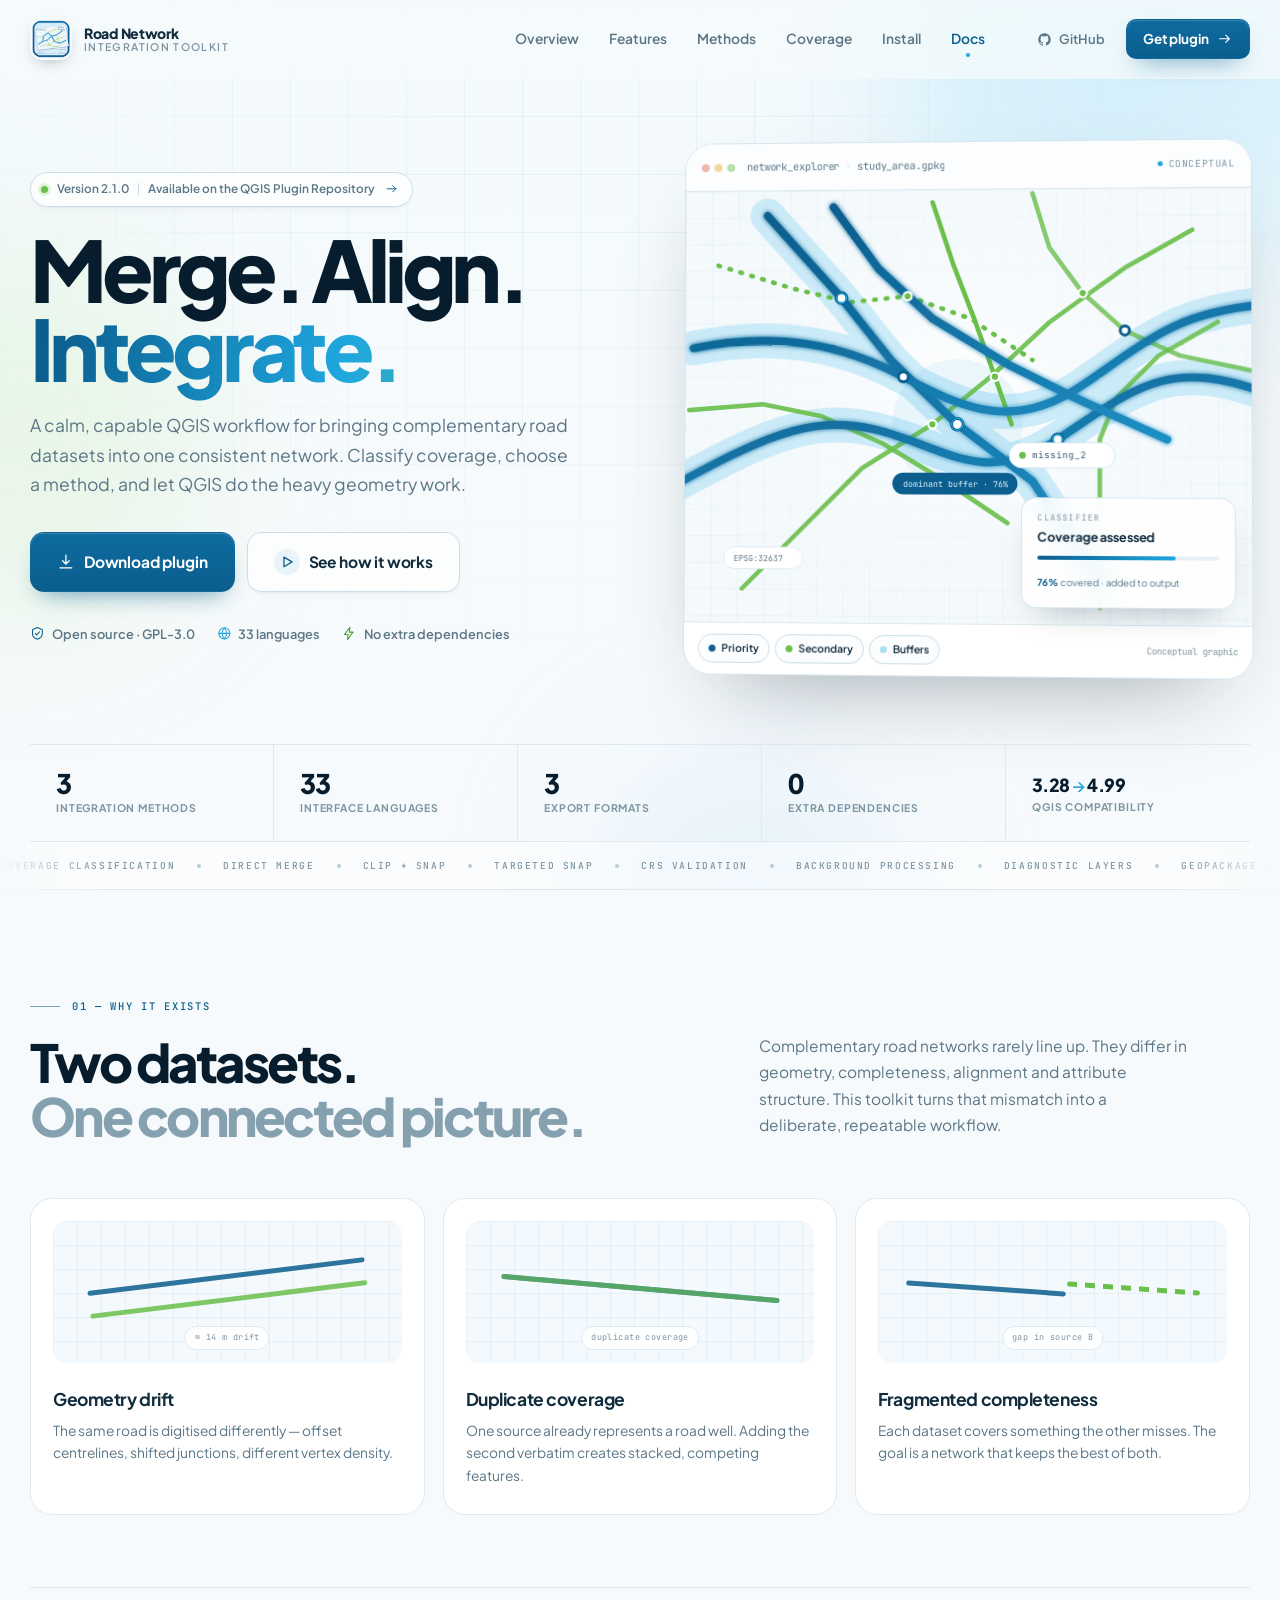
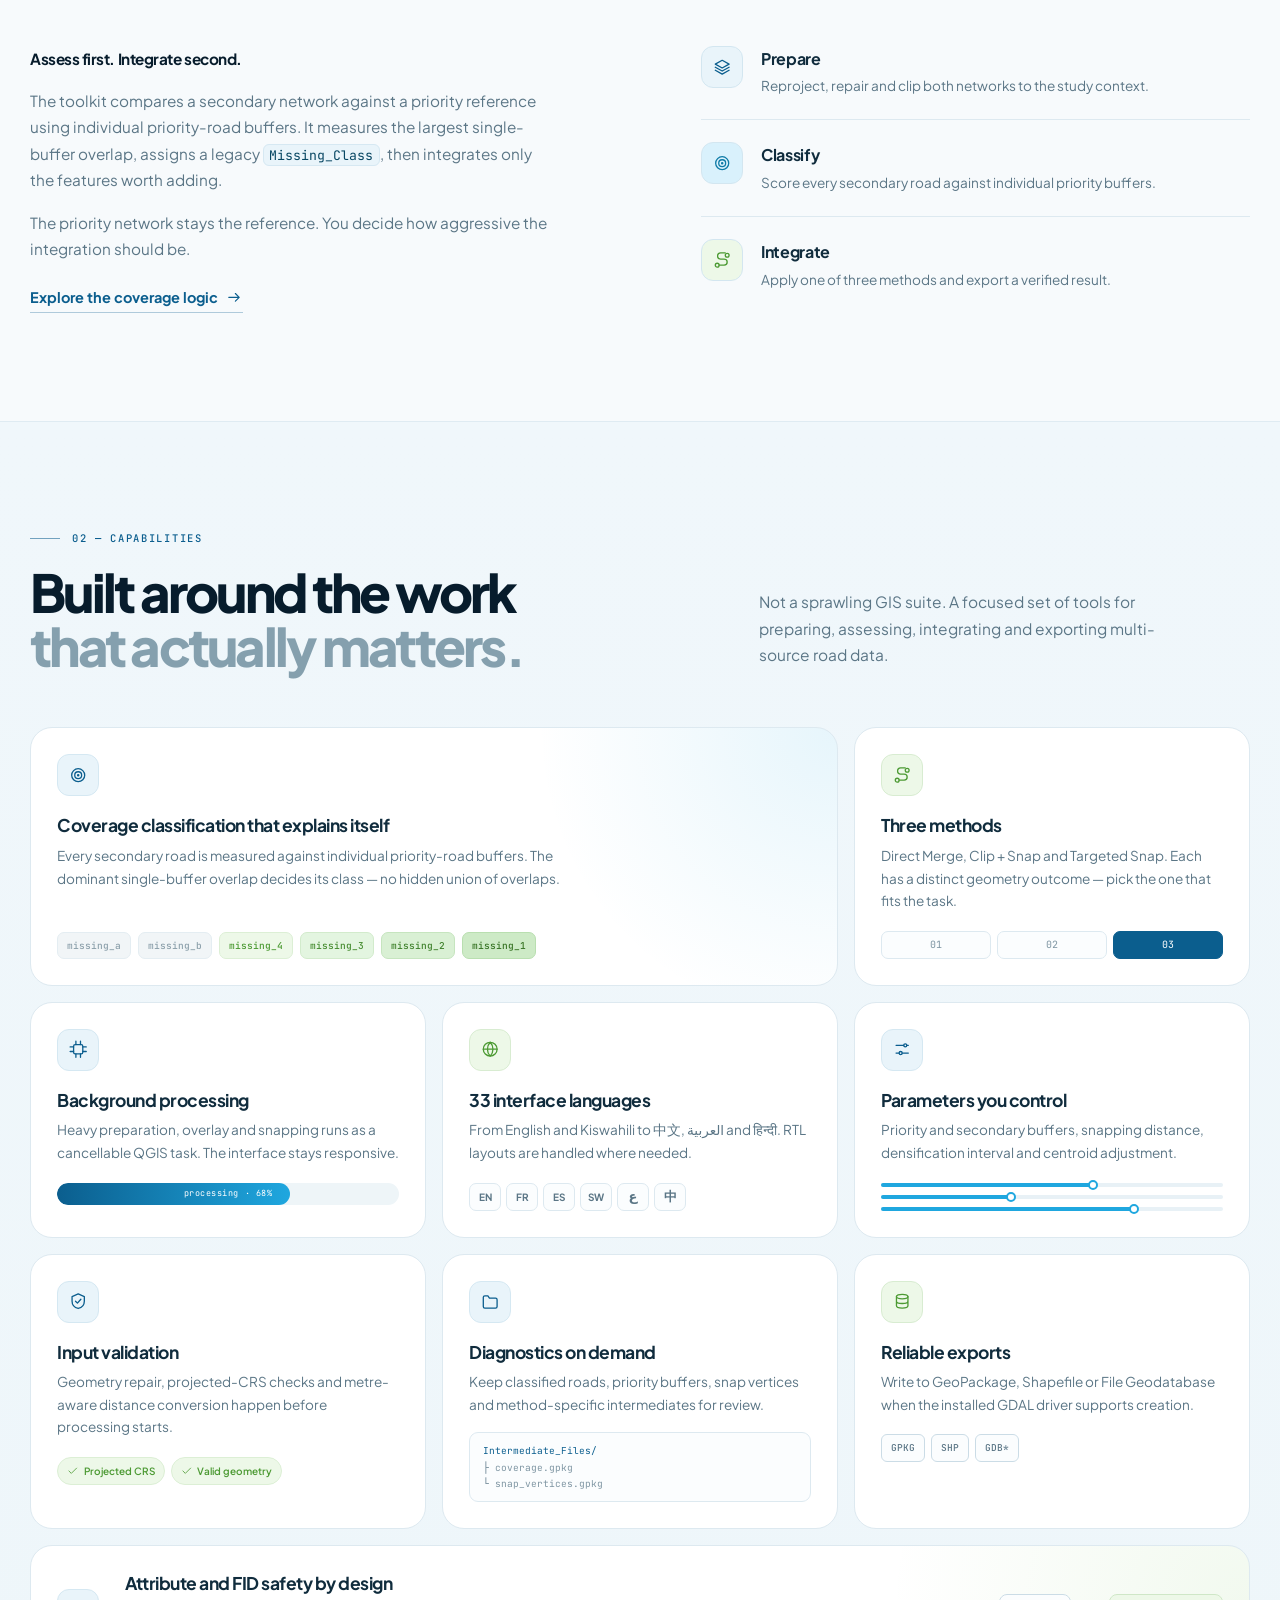
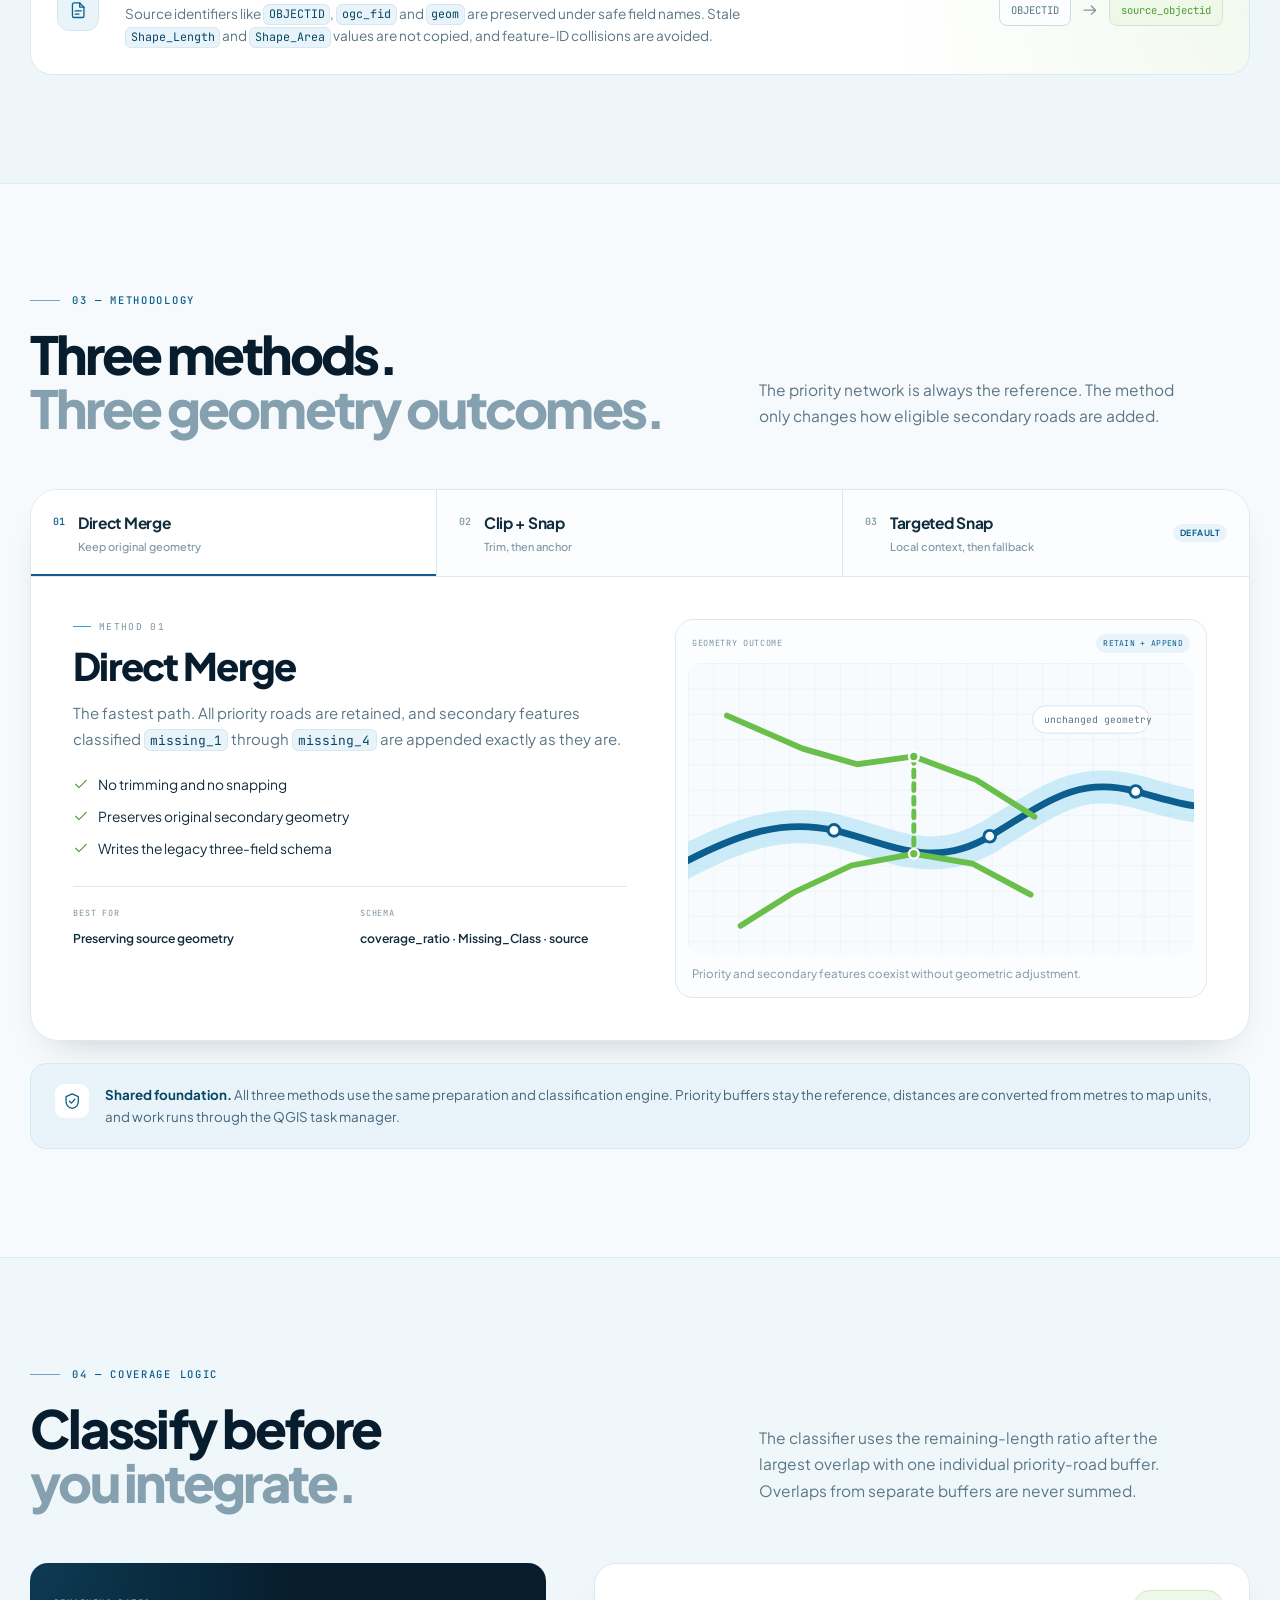
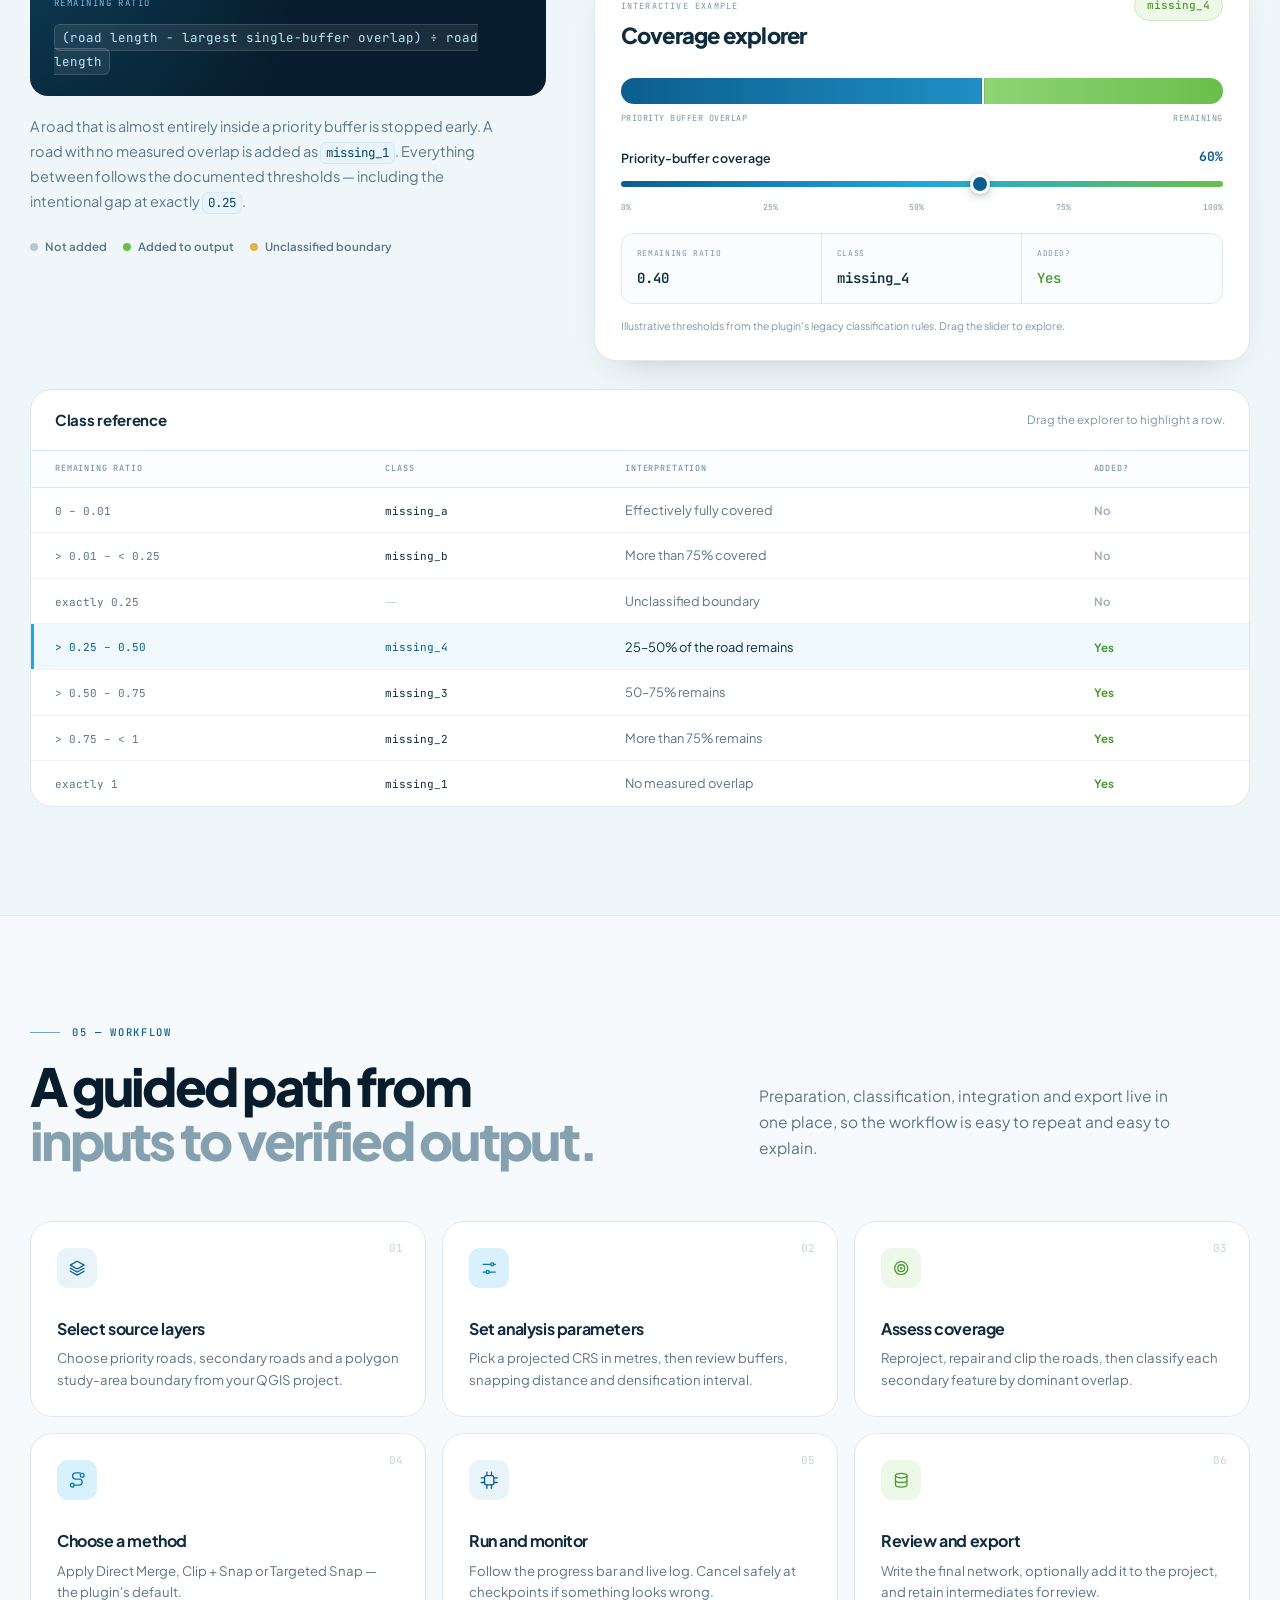
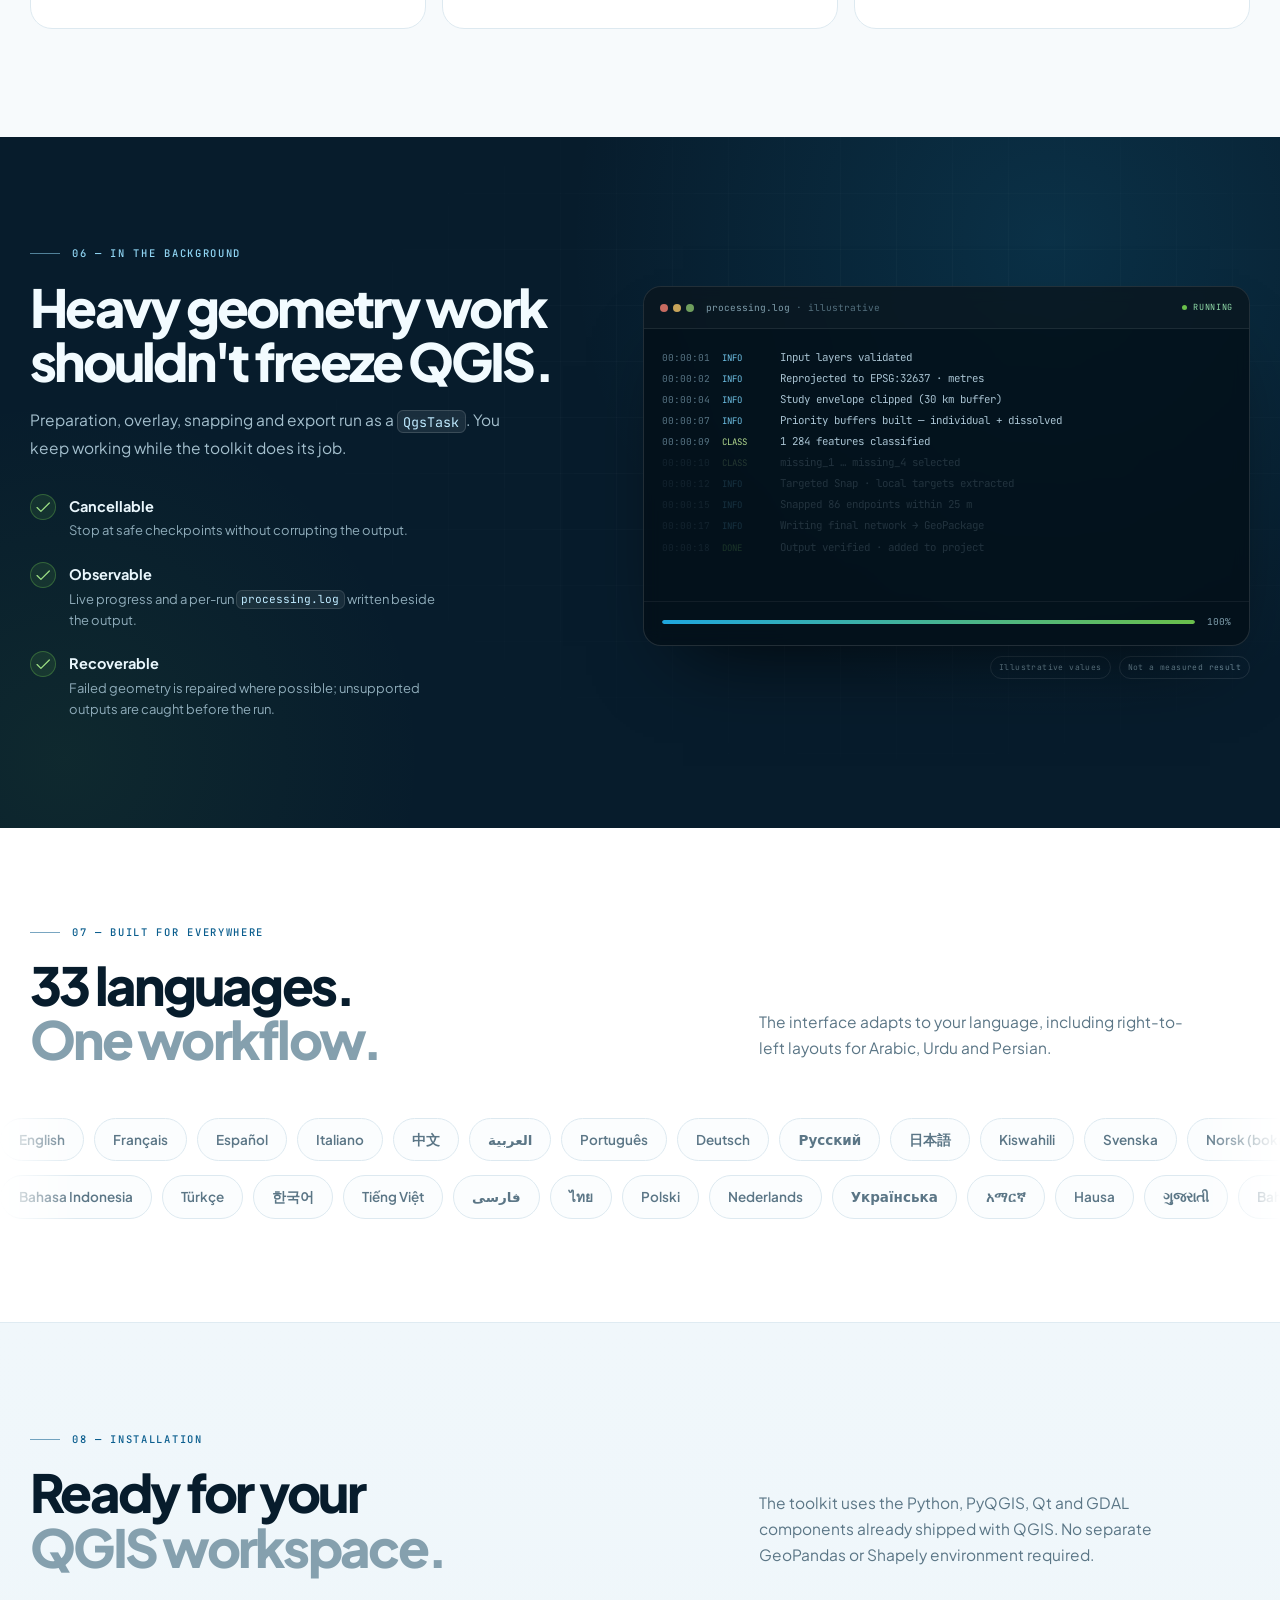
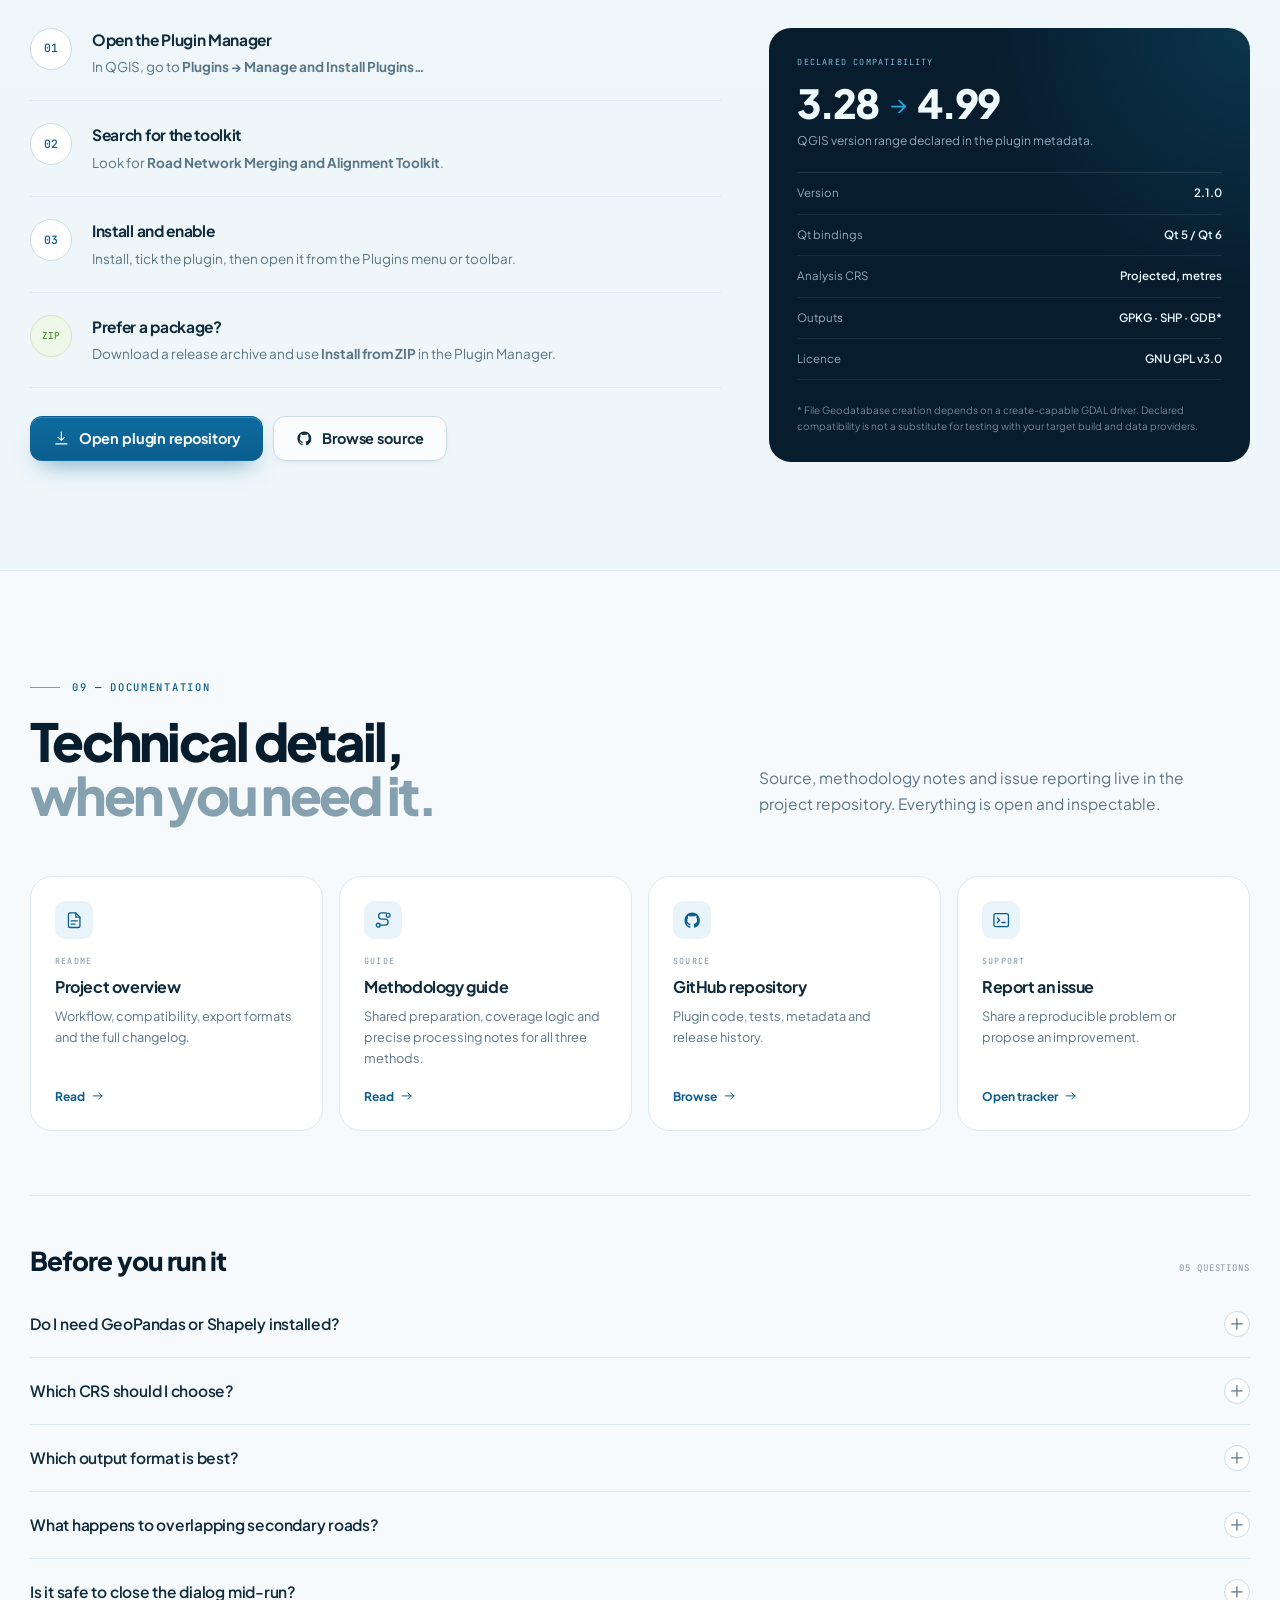
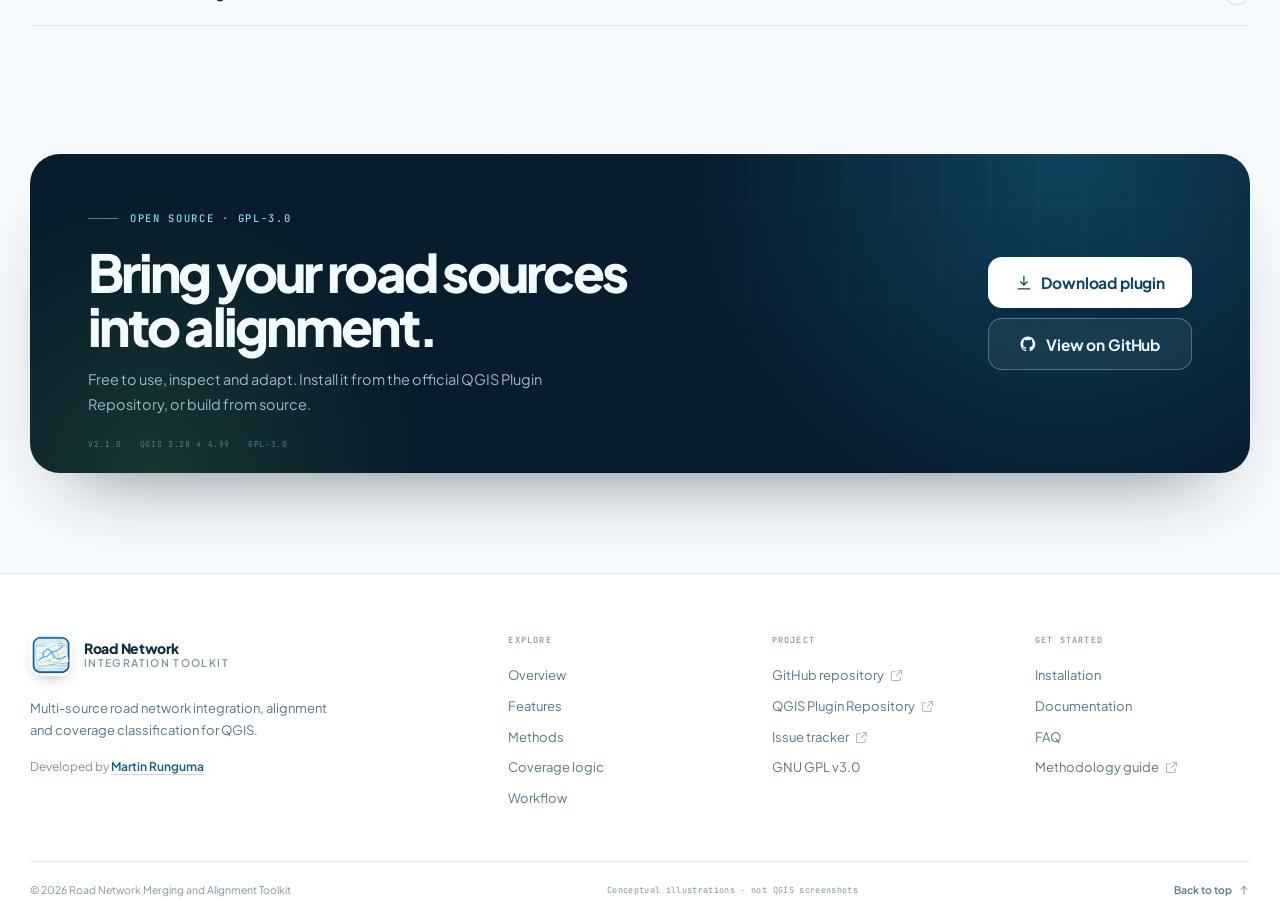
==== commit aa53035c: "Updated Website" ====
--- a/index.html
+++ b/index.html
@@ -3,318 +3,1019 @@
 <head>
   <meta charset="utf-8">
   <meta name="viewport" content="width=device-width, initial-scale=1">
-  <meta name="theme-color" content="#ffffff">
-  <meta name="description" content="A QGIS toolkit for integrating complementary road network datasets through dominant-buffer coverage classification, geometry trimming and spatial alignment.">
+  <meta name="theme-color" content="#f7fafc">
+  <meta name="description" content="Road Network Merging and Alignment Toolkit — a QGIS plugin for integrating, aligning and classifying multi-source road networks. Three methods, dominant-buffer coverage classification and background processing.">
   <meta property="og:type" content="website">
-  <meta property="og:title" content="Road Network Merging and Alignment Toolkit">
-  <meta property="og:description" content="Merge. Align. Integrate. A practical QGIS workflow for multi-source road network integration.">
+  <meta property="og:title" content="Road Network Merging and Alignment Toolkit | QGIS">
+  <meta property="og:description" content="Merge. Align. Integrate. A calm, capable workflow for bringing complementary road datasets into one network inside QGIS.">
   <meta property="og:image" content="assets/images/plugin-icon.png">
-  <title>Road Network Merging and Alignment Toolkit | QGIS</title>
-  <link rel="icon" href="assets/images/plugin-icon.png" type="image/png">
+  <link rel="canonical" href="https://martin-runguma.github.io/qgis-road-network-integration-toolkit/">
+  <title>Road Network Merging and Alignment Toolkit — QGIS Plugin</title>
+  <script>document.documentElement.classList.add("js");</script>
+  <script type="application/ld+json">
+  {
+    "@context": "https://schema.org",
+    "@type": "SoftwareApplication",
+    "name": "Road Network Merging and Alignment Toolkit",
+    "applicationCategory": "GISApplication",
+    "operatingSystem": "Windows, macOS, Linux",
+    "softwareVersion": "2.1.0",
+    "description": "A QGIS toolkit for integrating, aligning and classifying multi-source road network datasets with three integration methods and dominant-buffer coverage classification.",
+    "author": { "@type": "Person", "name": "Martin Runguma" },
+    "license": "https://www.gnu.org/licenses/gpl-3.0.html",
+    "offers": { "@type": "Offer", "price": "0", "priceCurrency": "USD" },
+    "url": "https://martin-runguma.github.io/qgis-road-network-integration-toolkit/"
+  }
+  </script>
+  <link rel="icon" href="assets/images/favicon.svg" type="image/svg+xml">
   <link rel="preconnect" href="https://fonts.googleapis.com">
   <link rel="preconnect" href="https://fonts.gstatic.com" crossorigin>
-  <link href="https://fonts.googleapis.com/css2?family=DM+Sans:wght@400;500;600;700&family=IBM+Plex+Mono:wght@400;500&display=swap" rel="stylesheet">
+  <link href="https://fonts.googleapis.com/css2?family=Plus+Jakarta+Sans:wght@400;500;600;700;800&family=JetBrains+Mono:wght@400;500;600&display=swap" rel="stylesheet">
   <link rel="stylesheet" href="assets/css/site.css">
 </head>
 <body>
   <a class="skip-link" href="#main">Skip to content</a>
-  <header class="site-header">
-    <div class="container nav-shell">
-      <a class="brand" href="#top" aria-label="Road Network Merging and Alignment Toolkit home">
-        <img src="assets/images/plugin-icon.png" alt="" width="42" height="42">
-        <span class="brand-name">Road Network <strong>Merging &amp; Alignment</strong></span>
+
+  <svg class="svg-sprite" aria-hidden="true" focusable="false">
+    <symbol id="i-github" viewBox="0 0 24 24"><path fill="currentColor" stroke="none" d="M12 2C6.48 2 2 6.58 2 12.25c0 4.53 2.87 8.37 6.84 9.73.5.1.68-.22.68-.49 0-.24-.01-1.05-.01-1.9-2.78.62-3.37-1.21-3.37-1.21-.45-1.19-1.11-1.5-1.11-1.5-.91-.64.07-.62.07-.62 1 .07 1.53 1.06 1.53 1.06.89 1.57 2.34 1.12 2.91.85.09-.66.35-1.12.63-1.37-2.22-.26-4.56-1.14-4.56-5.07 0-1.12.39-2.03 1.03-2.75-.1-.26-.45-1.3.1-2.71 0 0 .84-.28 2.75 1.05A9.36 9.36 0 0 1 12 6.84c.85 0 1.71.12 2.51.35 1.91-1.33 2.75-1.05 2.75-1.05.55 1.41.2 2.45.1 2.71.64.72 1.03 1.63 1.03 2.75 0 3.94-2.34 4.81-4.57 5.06.36.32.68.94.68 1.9 0 1.37-.01 2.47-.01 2.81 0 .27.18.6.69.49A10.05 10.05 0 0 0 22 12.25C22 6.58 17.52 2 12 2Z"/></symbol>
+    <symbol id="i-arrow-right" viewBox="0 0 24 24"><path d="M4 12h15m0 0-5.5-5.5M19 12l-5.5 5.5"/></symbol>
+    <symbol id="i-external" viewBox="0 0 24 24"><path d="M14 4h6v6M20 4l-8.5 8.5M18 14v5a1 1 0 0 1-1 1H5a1 1 0 0 1-1-1V7a1 1 0 0 1 1-1h5"/></symbol>
+    <symbol id="i-download" viewBox="0 0 24 24"><path d="M12 3v12m0 0 4.5-4.5M12 15l-4.5-4.5M4 20h16"/></symbol>
+    <symbol id="i-check" viewBox="0 0 24 24"><path d="m4 12.5 5 5L20 6.5"/></symbol>
+    <symbol id="i-chevron" viewBox="0 0 24 24"><path d="m6 9 6 6 6-6"/></symbol>
+    <symbol id="i-play" viewBox="0 0 24 24"><path d="M8 5.5v13l11-6.5-11-6.5Z"/></symbol>
+    <symbol id="i-layers" viewBox="0 0 24 24"><path d="m12 3 9 5-9 5-9-5 9-5Z"/><path d="m3 12 9 5 9-5M3 16l9 5 9-5"/></symbol>
+    <symbol id="i-globe" viewBox="0 0 24 24"><circle cx="12" cy="12" r="9"/><path d="M3 12h18M12 3c2.4 2.5 3.6 5.5 3.6 9S14.4 18.5 12 21c-2.4-2.5-3.6-5.5-3.6-9S9.6 5.5 12 3Z"/></symbol>
+    <symbol id="i-database" viewBox="0 0 24 24"><ellipse cx="12" cy="6" rx="7.5" ry="3"/><path d="M4.5 6v12c0 1.66 3.36 3 7.5 3s7.5-1.34 7.5-3V6M4.5 12c0 1.66 3.36 3 7.5 3s7.5-1.34 7.5-3"/></symbol>
+    <symbol id="i-cpu" viewBox="0 0 24 24"><rect x="6" y="6" width="12" height="12" rx="2"/><path d="M9 1.5V6m6-4.5V6M9 18v4.5M15 18v4.5M1.5 9H6m-4.5 6H6m12-6h4.5M18 15h4.5"/></symbol>
+    <symbol id="i-terminal" viewBox="0 0 24 24"><rect x="2.5" y="3.5" width="19" height="17" rx="2.5"/><path d="m7 9 3 3-3 3M13 15h4"/></symbol>
+    <symbol id="i-target" viewBox="0 0 24 24"><circle cx="12" cy="12" r="8.5"/><circle cx="12" cy="12" r="4.5"/><circle cx="12" cy="12" r=".8"/></symbol>
+    <symbol id="i-shield" viewBox="0 0 24 24"><path d="M12 2.5 20 6v6c0 5-3.4 8.3-8 9.5-4.6-1.2-8-4.5-8-9.5V6l8-3.5Z"/><path d="m8.5 12 2.5 2.5 4.5-5"/></symbol>
+    <symbol id="i-file" viewBox="0 0 24 24"><path d="M14 2.5H6.5a2 2 0 0 0-2 2v15a2 2 0 0 0 2 2h11a2 2 0 0 0 2-2V8L14 2.5Z"/><path d="M14 2.5V8h5.5M8 13h8M8 17h5"/></symbol>
+    <symbol id="i-zap" viewBox="0 0 24 24"><path d="M13 2 4 14h6l-1 8 9-12h-6l1-8Z"/></symbol>
+    <symbol id="i-sliders" viewBox="0 0 24 24"><path d="M4 7h10M18 7h2M4 17h4M12 17h8"/><circle cx="16" cy="7" r="2"/><circle cx="10" cy="17" r="2"/></symbol>
+    <symbol id="i-route" viewBox="0 0 24 24"><circle cx="5.5" cy="18.5" r="2.5"/><circle cx="18.5" cy="5.5" r="2.5"/><path d="M8 18.5h6.5a4 4 0 0 0 0-8H10a4 4 0 0 1 0-8h6"/></symbol>
+    <symbol id="i-map" viewBox="0 0 24 24"><path d="m3 6 6-3 6 3 6-3v15l-6 3-6-3-6 3V6Z"/><path d="M9 3v15m6-12v15"/></symbol>
+    <symbol id="i-folder" viewBox="0 0 24 24"><path d="M3 7a2 2 0 0 1 2-2h4l2 3h8a2 2 0 0 1 2 2v9a2 2 0 0 1-2 2H5a2 2 0 0 1-2-2V7Z"/></symbol>
+    <symbol id="i-translate" viewBox="0 0 24 24"><path d="M3 5h9M7.5 3v2M10 5c-.5 4-2.5 7-6 9M5 8c1 3 3 5.5 6 7"/><path d="m12.5 21 4-10 4 10M14 17.5h5"/></symbol>
+    <symbol id="i-plus" viewBox="0 0 24 24"><path d="M12 5v14M5 12h14"/></symbol>
+    <symbol id="i-star" viewBox="0 0 24 24"><path d="m12 3 2.7 5.9 6.3.7-4.7 4.3 1.3 6.1-5.6-3.2L6.4 20l1.3-6.1L3 9.6l6.3-.7L12 3Z"/></symbol>
+    <symbol id="i-menu" viewBox="0 0 24 24"><path d="M4 7h16M4 12h16M4 17h16"/></symbol>
+    <symbol id="i-close" viewBox="0 0 24 24"><path d="M6 6l12 12M18 6 6 18"/></symbol>
+    <symbol id="i-arrow-up" viewBox="0 0 24 24"><path d="M12 20V5m0 0-6 6m6-6 6 6"/></symbol>
+  </svg>
+
+  <header class="site-header" id="siteHeader">
+    <div class="scroll-progress" aria-hidden="true"><span id="scrollProgress"></span></div>
+    <div class="container header-inner">
+      <a class="brand" href="#top" aria-label="Road Network Merging and Alignment Toolkit — home">
+        <img src="assets/images/plugin-icon.png" alt="" width="44" height="44">
+        <span class="brand-copy"><b>Road Network</b><span>Integration Toolkit</span></span>
       </a>
-      <button class="menu-toggle" type="button" aria-expanded="false" aria-controls="primary-nav" aria-label="Open navigation">
-        <span></span><span></span>
-      </button>
-      <nav id="primary-nav" class="nav-links" aria-label="Primary navigation">
+
+      <nav class="nav" id="primaryNav" aria-label="Primary navigation">
         <a href="#overview">Overview</a>
-        <a href="#capabilities">Features</a>
-        <a href="#methodology">Methodology</a>
-        <a href="#preview">Interface</a>
-        <a href="#documentation">Documentation</a>
-        <a href="#installation">Installation</a>
+        <a href="#features">Features</a>
+        <a href="#methods">Methods</a>
+        <a href="#coverage">Coverage</a>
+        <a href="#install">Install</a>
+        <a href="#docs">Docs</a>
       </nav>
-      <a class="nav-download" href="https://plugins.qgis.org/plugins/road_network_integration_toolkit/" target="_blank" rel="noopener noreferrer">Get the plugin <span aria-hidden="true">↗</span></a>
+
+      <div class="header-actions">
+        <a class="header-github" href="https://github.com/martin-runguma/qgis-road-network-integration-toolkit" target="_blank" rel="noopener noreferrer" aria-label="View source on GitHub">
+          <svg aria-hidden="true"><use href="#i-github"/></svg>
+          <span>GitHub</span>
+        </a>
+        <a class="btn btn-primary btn-sm" href="https://plugins.qgis.org/plugins/road_network_integration_toolkit/" target="_blank" rel="noopener noreferrer">
+          Get plugin
+          <svg aria-hidden="true"><use href="#i-arrow-right"/></svg>
+        </a>
+        <button class="nav-toggle" id="navToggle" type="button" aria-expanded="false" aria-controls="primaryNav" aria-label="Open navigation">
+          <svg class="icon-open" aria-hidden="true"><use href="#i-menu"/></svg>
+          <svg class="icon-close" aria-hidden="true"><use href="#i-close"/></svg>
+        </button>
+      </div>
     </div>
   </header>
 
   <main id="main">
+    <!-- ============================== HERO ============================== -->
     <section class="hero" id="top">
-      <div class="container hero-layout">
+      <div class="hero-bg" aria-hidden="true">
+        <div class="hero-grid"></div>
+        <div class="orb orb-a"></div>
+        <div class="orb orb-b"></div>
+        <div class="orb orb-c"></div>
+      </div>
+
+      <div class="container hero-inner">
         <div class="hero-copy">
-          <p class="eyebrow"><span class="eyebrow-rule"></span> A QGIS road-network integration toolkit</p>
-          <h1>Merge.<br><em>Align.</em> Integrate.</h1>
-          <p class="hero-lead">Bring complementary road datasets into a more consistent network—with coverage classification and three distinct spatial integration methods.</p>
-          <p class="hero-subtitle">Multi-Source Road Network Integration, Alignment and Coverage Classification</p>
-          <div class="hero-actions">
-            <a class="button button-primary" href="https://plugins.qgis.org/plugins/road_network_integration_toolkit/" target="_blank" rel="noopener noreferrer">Download plugin <span aria-hidden="true">↗</span></a>
-            <a class="button button-quiet" href="#documentation">Explore documentation <span aria-hidden="true">↓</span></a>
-          </div>
-          <div class="hero-meta">
-            <span>Developed by <strong>Martin Runguma</strong></span>
-            <span class="meta-separator" aria-hidden="true"></span>
-            <span>QGIS 3.28+</span>
-            <span class="meta-separator" aria-hidden="true"></span>
-            <span>GPL-3.0</span>
-          </div>
-        </div>
-        <div class="hero-art" aria-label="Schematic illustration of two road networks being screened and integrated">
-          <div class="art-topline"><span>NETWORK INTEGRATION</span><span>SCHEMATIC VIEW</span></div>
-          <svg class="network-visual" viewBox="0 0 640 440" role="img" aria-labelledby="network-title network-desc">
-            <title id="network-title">Priority and secondary road network alignment</title>
-            <desc id="network-desc">A schematic map with a deep-blue priority road network, green secondary road segments and a light-blue coverage buffer. It is an explanatory illustration, not a QGIS screenshot or measured result.</desc>
-            <defs>
-              <pattern id="grid" width="28" height="28" patternUnits="userSpaceOnUse"><path d="M28 0H0V28" fill="none" stroke="#e7edf1" stroke-width="1"/></pattern>
-              <clipPath id="map-clip"><rect x="18" y="18" width="604" height="404" rx="5"/></clipPath>
-            </defs>
-            <g clip-path="url(#map-clip)">
-              <rect x="18" y="18" width="604" height="404" fill="#f8fafb"/>
-              <rect x="18" y="18" width="604" height="404" fill="url(#grid)"/>
-              <path d="M-10 325 C105 275 130 240 220 252 S365 330 450 260 570 185 660 220" fill="none" stroke="#c7e5f3" stroke-width="46" opacity=".65"/>
-              <path d="M65 40 L150 120 205 175 260 255 335 315 410 395" fill="none" stroke="#c7e5f3" stroke-width="34" opacity=".65"/>
-              <g fill="none" stroke="#145f88" stroke-width="8" stroke-linecap="round" stroke-linejoin="round">
-                <path d="M-8 326 C100 282 137 238 222 251 S364 326 448 259 570 185 650 219"/>
-                <path d="M65 34 L151 119 205 176 260 254 335 315 412 405"/>
-                <path d="M138 18 L184 83 234 131 296 172 359 213 426 248 510 285"/>
-                <path d="M18 177 C113 163 170 176 235 208 S359 252 430 206 544 126 622 117"/>
-              </g>
-              <g fill="none" stroke="#6abf4b" stroke-width="5" stroke-linecap="round" stroke-linejoin="round">
-                <path d="M25 82 L102 105 151 119 205 130 278 125 345 146 404 188"/>
-                <path d="M88 397 L142 340 188 296 260 254 316 211 375 162 447 103 525 50"/>
-                <path d="M229 18 L252 76 278 125 302 181 316 211"/>
-                <path d="M446 422 L447 360 448 309 448 259 468 213 508 166 558 130"/>
-                <path d="M18 247 L82 242 143 253 204 280 260 308 320 344"/>
-                <path d="M355 18 L372 66 404 112 447 151 499 177 570 192"/>
-              </g>
-              <g fill="#fff" stroke="#145f88" stroke-width="3">
-                <circle cx="151" cy="119" r="6"/><circle cx="260" cy="254" r="6"/><circle cx="448" cy="259" r="6"/><circle cx="335" cy="315" r="6"/>
-              </g>
-              <g fill="#6abf4b" stroke="#fff" stroke-width="2">
-                <circle cx="278" cy="125" r="5"/><circle cx="316" cy="211" r="5"/><circle cx="447" cy="103" r="5"/>
-              </g>
-            </g>
-          </svg>
-          <div class="art-legend">
-            <span><i class="legend-line priority"></i> Priority network</span>
-            <span><i class="legend-line secondary"></i> Secondary network</span>
-            <span><i class="legend-buffer"></i> Buffer area</span>
-          </div>
-          <p class="art-caption">Conceptual network graphic · not a software screenshot</p>
-        </div>
-      </div>
-      <div class="hero-bottomline"><div class="container"><span>SPATIAL MATCHING</span><span>COVERAGE ASSESSMENT</span><span>GEOMETRY ALIGNMENT</span><span>MULTI-SOURCE OUTPUT</span></div></div>
+          <a class="version-pill load-in" style="--d:0" href="https://plugins.qgis.org/plugins/road_network_integration_toolkit/" target="_blank" rel="noopener noreferrer">
+            <span class="pill-dot"></span>
+            <span>Version 2.1.0</span>
+            <span class="pill-divider"></span>
+            <span>Available on the QGIS Plugin Repository</span>
+            <svg aria-hidden="true"><use href="#i-arrow-right"/></svg>
+          </a>
+
+          <h1 class="load-in" style="--d:1">
+            Merge. Align.<br>
+            <span class="grad-text">Integrate.</span>
+          </h1>
+
+          <p class="hero-lead load-in" style="--d:2">
+            A calm, capable QGIS workflow for bringing complementary road datasets into one consistent network. Classify coverage, choose a method, and let QGIS do the heavy geometry work.
+          </p>
+
+          <div class="hero-actions load-in" style="--d:3">
+            <a class="btn btn-primary btn-lg" href="https://plugins.qgis.org/plugins/road_network_integration_toolkit/" target="_blank" rel="noopener noreferrer">
+              <svg aria-hidden="true"><use href="#i-download"/></svg>
+              Download plugin
+            </a>
+            <a class="btn btn-ghost btn-lg" href="#methods">
+              <span class="play-dot"><svg aria-hidden="true"><use href="#i-play"/></svg></span>
+              See how it works
+            </a>
+          </div>
+
+          <ul class="hero-meta load-in" style="--d:4">
+            <li><svg aria-hidden="true"><use href="#i-shield"/></svg> Open source · GPL-3.0</li>
+            <li><svg aria-hidden="true"><use href="#i-globe"/></svg> 33 languages</li>
+            <li><svg aria-hidden="true"><use href="#i-zap"/></svg> No extra dependencies</li>
+          </ul>
+        </div>
+
+        <div class="hero-visual load-in" style="--d:2">
+          <div class="map-card" data-tilt>
+            <div class="map-chrome">
+              <span class="window-dots" aria-hidden="true"><i></i><i></i><i></i></span>
+              <span class="map-filename">network_explorer <em>·</em> study_area.gpkg</span>
+              <span class="map-live"><i></i> conceptual</span>
+            </div>
+
+            <div class="map-canvas">
+              <svg class="network-map" viewBox="0 0 680 520" role="img" aria-labelledby="map-title map-desc">
+                <title id="map-title">Conceptual road network being aligned and classified</title>
+                <desc id="map-desc">A schematic map with a blue priority road network, green secondary roads, light-blue coverage buffers and classification labels. It is an illustration, not a QGIS screenshot.</desc>
+                <defs>
+                  <pattern id="mapGrid" width="32" height="32" patternUnits="userSpaceOnUse">
+                    <path d="M32 0H0V32" fill="none" stroke="#dbe8f0" stroke-width="1"/>
+                  </pattern>
+                  <linearGradient id="priorityGrad" x1="0" y1="0" x2="1" y2="1">
+                    <stop offset="0" stop-color="#0b5e8e"/>
+                    <stop offset="1" stop-color="#1f8fc4"/>
+                  </linearGradient>
+                  <radialGradient id="mapGlow" cx="50%" cy="45%" r="65%">
+                    <stop offset="0" stop-color="#ffffff" stop-opacity=".9"/>
+                    <stop offset="1" stop-color="#eff7fb" stop-opacity="0"/>
+                  </radialGradient>
+                  <filter id="softGlow" x="-30%" y="-30%" width="160%" height="160%">
+                    <feGaussianBlur stdDeviation="3.5" result="blur"/>
+                    <feMerge><feMergeNode in="blur"/><feMergeNode in="SourceGraphic"/></feMerge>
+                  </filter>
+                  <clipPath id="mapClip"><rect x="0" y="0" width="680" height="520" rx="0"/></clipPath>
+                </defs>
+
+                <g clip-path="url(#mapClip)">
+                  <rect width="680" height="520" fill="#f4f9fc"/>
+                  <rect width="680" height="520" fill="url(#mapGrid)"/>
+                  <rect width="680" height="520" fill="url(#mapGlow)"/>
+
+                  <g class="map-layer layer-buffers">
+                    <g fill="none" stroke="#a9dff5" stroke-width="42" stroke-linecap="round" stroke-linejoin="round" opacity=".55">
+                      <path d="M-20 360C90 300 150 270 230 288S360 360 450 300 580 200 700 246"/>
+                      <path d="M100 30 190 130 250 205 330 282 420 350 500 470"/>
+                      <path d="M10 190C110 170 190 185 265 225S400 290 480 235 590 150 690 140"/>
+                    </g>
+                    <circle cx="330" cy="282" r="78" fill="#1fa7df" opacity=".07" stroke="#1fa7df" stroke-width="1.5" stroke-dasharray="6 8"/>
+                  </g>
+
+                  <g class="map-layer layer-secondary" fill="none" stroke="#6abf4b" stroke-width="5.5" stroke-linecap="round" stroke-linejoin="round">
+                    <path class="flow" d="M40 90 130 118 200 135 270 128 345 155 420 205"/>
+                    <path d="M70 480 150 400 215 335 300 282 370 225 440 160 530 95 610 50" opacity=".9"/>
+                    <path d="M300 15 325 90 350 155 375 225 395 282"/>
+                    <path d="M500 500V420 350 300L520 250 570 200 640 160" opacity=".85"/>
+                    <path d="M5 265 95 258 165 272 240 305 315 350 390 400" opacity=".9"/>
+                    <path d="M420 5 440 70 480 125 530 170 595 200 680 218" opacity=".8"/>
+                  </g>
+
+                  <g class="map-layer layer-priority" fill="none" stroke="url(#priorityGrad)" stroke-width="9.5" stroke-linecap="round" stroke-linejoin="round" filter="url(#softGlow)">
+                    <path d="M-20 360C90 300 150 270 230 288S360 360 450 300 580 200 700 246"/>
+                    <path d="M100 30 190 130 250 205 330 282 420 350 500 470"/>
+                    <path d="M180 20 235 95 300 155 390 210 470 250 580 300"/>
+                    <path d="M10 190C110 170 190 185 265 225S400 290 480 235 590 150 690 140"/>
+                  </g>
+
+                  <g class="map-layer layer-nodes">
+                    <g fill="#ffffff" stroke="#0b5e8e" stroke-width="3.5">
+                      <circle cx="190" cy="130" r="6.5"/><circle cx="330" cy="282" r="7"/><circle cx="450" cy="300" r="6.5"/><circle cx="265" cy="225" r="6"/>
+                      <circle cx="530" cy="170" r="5.5"/>
+                    </g>
+                    <g fill="#6abf4b" stroke="#ffffff" stroke-width="2.5">
+                      <circle cx="270" cy="128" r="5"/><circle cx="375" cy="225" r="5"/><circle cx="480" cy="125" r="5"/><circle cx="300" cy="282" r="5"/>
+                    </g>
+                    <g class="pulse-nodes" fill="none" stroke="#1fa7df" stroke-width="1.4">
+                      <circle cx="330" cy="282" r="7"/>
+                      <circle cx="450" cy="300" r="6"/>
+                      <circle cx="190" cy="130" r="6"/>
+                    </g>
+                  </g>
+
+                  <g class="map-annotations">
+                    <g transform="translate(392 304)">
+                      <rect x="0" y="0" width="126" height="30" rx="15" fill="#ffffff" stroke="#cfe3ee"/>
+                      <circle cx="16" cy="15" r="4" fill="#6abf4b"/>
+                      <text x="28" y="19" font-family="JetBrains Mono, monospace" font-size="11" fill="#3e5a6b">missing_2</text>
+                    </g>
+                    <g transform="translate(252 340)">
+                      <rect x="0" y="0" width="150" height="26" rx="13" fill="#0b5e8e"/>
+                      <text x="13" y="17" font-family="JetBrains Mono, monospace" font-size="10" fill="#dff2fb">dominant buffer · 76%</text>
+                    </g>
+                    <g transform="translate(48 430)">
+                      <rect x="0" y="0" width="96" height="26" rx="13" fill="#ffffff" stroke="#dbe8f0"/>
+                      <text x="12" y="17" font-family="JetBrains Mono, monospace" font-size="10" fill="#5c7787">EPSG:32637</text>
+                    </g>
+                  </g>
+                </g>
+              </svg>
+
+              <div class="map-float-card">
+                <span class="mfc-kicker">Classifier</span>
+                <strong>Coverage assessed</strong>
+                <div class="mfc-bar"><span style="width:76%"></span></div>
+                <small><b>76%</b> covered · added to output</small>
+              </div>
+            </div>
+
+            <div class="map-toolbar">
+              <div class="layer-toggles" role="group" aria-label="Toggle map layers">
+                <button type="button" class="layer-toggle is-on" data-layer="priority" aria-pressed="true"><i class="sw-priority"></i>Priority</button>
+                <button type="button" class="layer-toggle is-on" data-layer="secondary" aria-pressed="true"><i class="sw-secondary"></i>Secondary</button>
+                <button type="button" class="layer-toggle is-on" data-layer="buffers" aria-pressed="true"><i class="sw-buffer"></i>Buffers</button>
+              </div>
+              <span class="map-toolbar-note">Conceptual graphic</span>
+            </div>
+          </div>
+        </div>
+      </div>
+
+      <div class="container stats-strip load-in" style="--d:5">
+        <div class="stat">
+          <strong data-count="3">3</strong>
+          <span>integration methods</span>
+        </div>
+        <div class="stat">
+          <strong data-count="33">33</strong>
+          <span>interface languages</span>
+        </div>
+        <div class="stat">
+          <strong data-count="3">3</strong>
+          <span>export formats</span>
+        </div>
+        <div class="stat">
+          <strong>0</strong>
+          <span>extra dependencies</span>
+        </div>
+        <div class="stat stat-text">
+          <strong>3.28 <i>→</i> 4.99</strong>
+          <span>QGIS compatibility</span>
+        </div>
+      </div>
+
+      <div class="marquee" aria-hidden="true">
+        <div class="marquee-track">
+          <span>Coverage classification</span><i></i>
+          <span>Direct merge</span><i></i>
+          <span>Clip + snap</span><i></i>
+          <span>Targeted snap</span><i></i>
+          <span>CRS validation</span><i></i>
+          <span>Background processing</span><i></i>
+          <span>Diagnostic layers</span><i></i>
+          <span>GeoPackage · Shapefile · GDB</span><i></i>
+          <span>Coverage classification</span><i></i>
+          <span>Direct merge</span><i></i>
+          <span>Clip + snap</span><i></i>
+          <span>Targeted snap</span><i></i>
+          <span>CRS validation</span><i></i>
+          <span>Background processing</span><i></i>
+          <span>Diagnostic layers</span><i></i>
+          <span>GeoPackage · Shapefile · GDB</span><i></i>
+        </div>
+      </div>
     </section>
 
-    <section class="section section-overview" id="overview">
-      <div class="container two-column">
-        <div class="section-intro">
-          <p class="eyebrow">01 / Overview</p>
-          <h2>Different sources.<br><span>One considered workflow.</span></h2>
-        </div>
-        <div class="overview-copy">
-          <p class="large-copy">Road network datasets rarely match perfectly. They can differ in geometry, spatial alignment, completeness and attribute structure.</p>
-          <p>The toolkit helps GIS analysts assess a secondary road network against a priority reference network, identify candidate roads not sufficiently represented, and integrate eligible features using a method selected for the task.</p>
-          <p>It runs within QGIS and uses the platform’s native vector, geometry, coordinate-transformation and data-writing capabilities.</p>
-          <a class="text-link" href="#methodology">Understand the three methods <span aria-hidden="true">→</span></a>
+    <!-- ============================== OVERVIEW ============================== -->
+    <section class="section" id="overview">
+      <div class="container">
+        <div class="section-head" data-reveal>
+          <p class="eyebrow"><span class="eyebrow-line"></span> 01 — Why it exists</p>
+          <div class="head-row">
+            <h2 class="h2">Two datasets.<br><span class="muted">One connected picture.</span></h2>
+            <p class="head-note">Complementary road networks rarely line up. They differ in geometry, completeness, alignment and attribute structure. This toolkit turns that mismatch into a deliberate, repeatable workflow.</p>
+          </div>
+        </div>
+
+        <div class="problem-grid">
+          <article class="problem-card" data-reveal style="--d:0">
+            <div class="problem-visual drift" aria-hidden="true">
+              <span class="pv-line pv-blue"></span>
+              <span class="pv-line pv-green"></span>
+              <em>≈ 14 m drift</em>
+            </div>
+            <h3>Geometry drift</h3>
+            <p>The same road is digitised differently — offset centrelines, shifted junctions, different vertex density.</p>
+          </article>
+          <article class="problem-card" data-reveal style="--d:1">
+            <div class="problem-visual overlap" aria-hidden="true">
+              <span class="pv-line pv-blue"></span>
+              <span class="pv-line pv-green"></span>
+              <em>duplicate coverage</em>
+            </div>
+            <h3>Duplicate coverage</h3>
+            <p>One source already represents a road well. Adding the second verbatim creates stacked, competing features.</p>
+          </article>
+          <article class="problem-card" data-reveal style="--d:2">
+            <div class="problem-visual incomplete" aria-hidden="true">
+              <span class="pv-line pv-blue"></span>
+              <span class="pv-line pv-green dashed"></span>
+              <em>gap in source B</em>
+            </div>
+            <h3>Fragmented completeness</h3>
+            <p>Each dataset covers something the other misses. The goal is a network that keeps the best of both.</p>
+          </article>
+        </div>
+
+        <div class="overview-split" data-reveal>
+          <div class="overview-copy">
+            <p class="lead">Assess first. Integrate second.</p>
+            <p>The toolkit compares a secondary network against a priority reference using individual priority-road buffers. It measures the largest single-buffer overlap, assigns a legacy <code>Missing_Class</code>, then integrates only the features worth adding.</p>
+            <p>The priority network stays the reference. You decide how aggressive the integration should be.</p>
+            <a class="text-link" href="#coverage">Explore the coverage logic <svg aria-hidden="true"><use href="#i-arrow-right"/></svg></a>
+          </div>
+          <div class="overview-steps">
+            <div class="ov-step">
+              <span class="ov-icon"><svg aria-hidden="true"><use href="#i-layers"/></svg></span>
+              <div><strong>Prepare</strong><p>Reproject, repair and clip both networks to the study context.</p></div>
+            </div>
+            <div class="ov-step">
+              <span class="ov-icon"><svg aria-hidden="true"><use href="#i-target"/></svg></span>
+              <div><strong>Classify</strong><p>Score every secondary road against individual priority buffers.</p></div>
+            </div>
+            <div class="ov-step">
+              <span class="ov-icon"><svg aria-hidden="true"><use href="#i-route"/></svg></span>
+              <div><strong>Integrate</strong><p>Apply one of three methods and export a verified result.</p></div>
+            </div>
+          </div>
         </div>
       </div>
     </section>
 
-    <section class="section section-capabilities" id="capabilities">
+    <!-- ============================== FEATURES ============================== -->
+    <section class="section section-tint" id="features">
       <div class="container">
-        <div class="section-heading-row">
-          <div><p class="eyebrow">02 / Capabilities</p><h2>Built around the work<br>that matters.</h2></div>
-          <p class="heading-note">A focused set of tools for preparing, assessing, integrating and exporting road network data.</p>
-        </div>
-        <div class="capability-layout">
-          <article class="capability-feature">
-            <div class="capability-number">01</div>
-            <div>
-              <h3>Coverage classification</h3>
-              <p>Measures each secondary road against individual priority-road buffers using the dominant single-buffer overlap, then assigns the established <code>Missing_Class</code> categories.</p>
-            </div>
-            <div class="mini-coverage" aria-label="Conceptual coverage classification diagram">
-              <span class="road-base"></span><span class="road-covered"></span><span class="coverage-label">OVERLAP</span>
-            </div>
-          </article>
-          <div class="capability-list">
-            <article><span class="list-index">02</span><div><h3>Three integration methodologies</h3><p>Direct Merge, Clip + Snap, and Targeted Snap provide distinct treatments of eligible secondary geometry.</p></div></article>
-            <article><span class="list-index">03</span><div><h3>CRS and input validation</h3><p>Checks road and boundary geometry, validates a projected analysis CRS and converts metre-based parameters to map units.</p></div></article>
-            <article><span class="list-index">04</span><div><h3>Configurable spatial parameters</h3><p>Adjust priority buffers, secondary buffers, snapping distance and midpoint densification interval.</p></div></article>
-            <article><span class="list-index">05</span><div><h3>Background processing</h3><p>Long-running work runs as a cancellable QGIS task, with progress reporting and a live processing log.</p></div></article>
-            <article><span class="list-index">06</span><div><h3>Diagnostic outputs</h3><p>Optionally retain coverage layers, priority buffers and method-specific intermediate datasets for review.</p></div></article>
-            <article><span class="list-index">07</span><div><h3>Reliable data export</h3><p>Export to GeoPackage, Shapefile or File Geodatabase when the installed GDAL driver supports creation.</p></div></article>
-            <article><span class="list-index">08</span><div><h3>Attribute and FID protection</h3><p>Preserves source identifiers under safe field names to avoid GeoPackage feature-ID collisions.</p></div></article>
-          </div>
+        <div class="section-head" data-reveal>
+          <p class="eyebrow"><span class="eyebrow-line"></span> 02 — Capabilities</p>
+          <div class="head-row">
+            <h2 class="h2">Built around the work<br><span class="muted">that actually matters.</span></h2>
+            <p class="head-note">Not a sprawling GIS suite. A focused set of tools for preparing, assessing, integrating and exporting multi-source road data.</p>
+          </div>
+        </div>
+
+        <div class="bento">
+          <article class="card card-wide card-coverage" data-reveal style="--d:0">
+            <div class="card-icon"><svg aria-hidden="true"><use href="#i-target"/></svg></div>
+            <div class="card-body">
+              <h3>Coverage classification that explains itself</h3>
+              <p>Every secondary road is measured against individual priority-road buffers. The dominant single-buffer overlap decides its class — no hidden union of overlaps.</p>
+            </div>
+            <div class="class-strip" aria-hidden="true">
+              <span class="cs cs-a">missing_a</span>
+              <span class="cs cs-b">missing_b</span>
+              <span class="cs cs-4">missing_4</span>
+              <span class="cs cs-3">missing_3</span>
+              <span class="cs cs-2">missing_2</span>
+              <span class="cs cs-1">missing_1</span>
+            </div>
+          </article>
+
+          <article class="card" data-reveal style="--d:1">
+            <div class="card-icon green"><svg aria-hidden="true"><use href="#i-route"/></svg></div>
+            <h3>Three methods</h3>
+            <p>Direct Merge, Clip + Snap and Targeted Snap. Each has a distinct geometry outcome — pick the one that fits the task.</p>
+            <div class="mini-methods" aria-hidden="true"><span>01</span><span>02</span><span class="def">03</span></div>
+          </article>
+
+          <article class="card" data-reveal style="--d:2">
+            <div class="card-icon"><svg aria-hidden="true"><use href="#i-cpu"/></svg></div>
+            <h3>Background processing</h3>
+            <p>Heavy preparation, overlay and snapping runs as a cancellable QGIS task. The interface stays responsive.</p>
+            <div class="mini-progress" aria-hidden="true"><span></span><em>processing · 68%</em></div>
+          </article>
+
+          <article class="card" data-reveal style="--d:3">
+            <div class="card-icon green"><svg aria-hidden="true"><use href="#i-globe"/></svg></div>
+            <h3>33 interface languages</h3>
+            <p>From English and Kiswahili to 中文, العربية and हिन्दी. RTL layouts are handled where needed.</p>
+            <div class="mini-langs" aria-hidden="true"><span>EN</span><span>FR</span><span>ES</span><span>SW</span><span>ع</span><span>中</span></div>
+          </article>
+
+          <article class="card" data-reveal style="--d:4">
+            <div class="card-icon"><svg aria-hidden="true"><use href="#i-sliders"/></svg></div>
+            <h3>Parameters you control</h3>
+            <p>Priority and secondary buffers, snapping distance, densification interval and centroid adjustment.</p>
+            <div class="mini-sliders" aria-hidden="true"><i style="--w:62%"></i><i style="--w:38%"></i><i style="--w:74%"></i></div>
+          </article>
+
+          <article class="card" data-reveal style="--d:5">
+            <div class="card-icon"><svg aria-hidden="true"><use href="#i-shield"/></svg></div>
+            <h3>Input validation</h3>
+            <p>Geometry repair, projected-CRS checks and metre-aware distance conversion happen before processing starts.</p>
+            <div class="mini-check" aria-hidden="true"><span><svg><use href="#i-check"/></svg>Projected CRS</span><span><svg><use href="#i-check"/></svg>Valid geometry</span></div>
+          </article>
+
+          <article class="card" data-reveal style="--d:6">
+            <div class="card-icon"><svg aria-hidden="true"><use href="#i-folder"/></svg></div>
+            <h3>Diagnostics on demand</h3>
+            <p>Keep classified roads, priority buffers, snap vertices and method-specific intermediates for review.</p>
+            <div class="mini-files" aria-hidden="true"><span>Intermediate_Files/</span><span>├ coverage.gpkg</span><span>└ snap_vertices.gpkg</span></div>
+          </article>
+
+          <article class="card" data-reveal style="--d:7">
+            <div class="card-icon green"><svg aria-hidden="true"><use href="#i-database"/></svg></div>
+            <h3>Reliable exports</h3>
+            <p>Write to GeoPackage, Shapefile or File Geodatabase when the installed GDAL driver supports creation.</p>
+            <div class="format-chips" aria-hidden="true"><span>GPKG</span><span>SHP</span><span>GDB*</span></div>
+          </article>
+
+          <article class="card card-wide card-schema" data-reveal style="--d:8">
+            <div class="card-icon"><svg aria-hidden="true"><use href="#i-file"/></svg></div>
+            <div class="card-body">
+              <h3>Attribute and FID safety by design</h3>
+              <p>Source identifiers like <code>OBJECTID</code>, <code>ogc_fid</code> and <code>geom</code> are preserved under safe field names. Stale <code>Shape_Length</code> and <code>Shape_Area</code> values are not copied, and feature-ID collisions are avoided.</p>
+            </div>
+            <div class="schema-flow" aria-hidden="true">
+              <span class="field field-in">OBJECTID</span>
+              <svg><use href="#i-arrow-right"/></svg>
+              <span class="field field-out">source_objectid</span>
+            </div>
+          </article>
         </div>
       </div>
     </section>
 
-    <section class="section section-methodology" id="methodology">
+    <!-- ============================== METHODS ============================== -->
+    <section class="section" id="methods">
       <div class="container">
-        <div class="section-heading-row">
-          <div><p class="eyebrow">03 / Methodology</p><h2>Three methods.<br><span>Different geometry outcomes.</span></h2></div>
-          <p class="heading-note">The priority network remains the reference. Each method determines how eligible secondary roads are added.</p>
-        </div>
-        <div class="method-list">
-          <article class="method-row">
-            <div class="method-label"><span>METHOD 01</span><b>01</b></div>
-            <div class="method-copy"><h3>Direct Merge</h3><p>Retains all priority roads and appends secondary features classified from <code>missing_1</code> through <code>missing_4</code>. Secondary geometries are not trimmed or snapped.</p><p class="method-fit"><strong>Use when</strong> preserving the original secondary geometry is more important than removing overlaps or adjusting endpoints.</p></div>
-            <div class="method-diagram">
-              <svg viewBox="0 0 280 120" role="img" aria-label="Schematic showing priority and secondary roads retained together"><path d="M8 86 L80 48 140 65 210 20 272 36" class="svg-priority"/><path d="M18 16 L90 45 130 95 194 78 258 106" class="svg-secondary"/><path d="M80 48 L90 45" class="svg-connector"/></svg>
-              <span>Retain + append</span>
-            </div>
-          </article>
-          <article class="method-row">
-            <div class="method-label"><span>METHOD 02</span><b>02</b></div>
-            <div class="method-copy"><h3>Clip + Snap</h3><p>Subtracts the dissolved priority-buffer mask from eligible secondary roads. It then creates regularly spaced anchors along priority roads and snaps remaining line-part endpoints to the nearest anchor within the configured snapping distance.</p><p class="method-fit"><strong>Use when</strong> covered portions should be removed and nearby endpoints should connect to the priority network.</p></div>
-            <div class="method-diagram">
-              <svg viewBox="0 0 280 120" role="img" aria-label="Schematic showing a secondary road trimmed and snapped to a priority road"><path d="M8 84 L80 48 140 65 210 20 272 36" class="svg-priority"/><path d="M18 16 L65 34 94 51" class="svg-secondary"/><path d="M94 51 L130 88 194 78 258 106" class="svg-secondary"/><path d="M94 51 L102 45" class="svg-snap"/><circle cx="102" cy="45" r="5" class="svg-anchor"/></svg>
-              <span>Trim + anchor snap</span>
-            </div>
-          </article>
-          <article class="method-row">
-            <div class="method-label"><span>METHOD 03</span><b>03</b></div>
-            <div class="method-copy"><h3>Targeted Snap</h3><p>Trims eligible roads, derives local snap targets from priority roads near the secondary-road overlap context, and tries local midpoints, then local endpoints, before a global nearest-target fallback. <code>missing_1</code> roads are added without snapping.</p><p class="method-fit"><strong>Use when</strong> endpoint connections should be guided by local overlap context rather than only globally spaced anchors.</p></div>
-            <div class="method-diagram">
-              <svg viewBox="0 0 280 120" role="img" aria-label="Schematic showing local snapping targets around a road overlap"><path d="M8 86 L80 48 140 65 210 20 272 36" class="svg-priority"/><path d="M18 16 L65 34 102 51" class="svg-secondary"/><path d="M102 51 L160 89 222 78 258 106" class="svg-secondary"/><circle cx="102" cy="51" r="22" class="svg-local"/><circle cx="102" cy="51" r="4" class="svg-anchor"/><path d="M102 51 L115 44" class="svg-snap"/></svg>
-              <span>Local targets + fallback</span>
-            </div>
-          </article>
-        </div>
-        <div class="method-note"><span class="note-mark">i</span><p><strong>Implementation detail:</strong> the Maximum centroid adjustment distance control is currently validated by the interface but is not consumed by the processing engine. Snapping checks use Maximum snapping distance. See the methodology guide for the full processing notes.</p></div>
+        <div class="section-head" data-reveal>
+          <p class="eyebrow"><span class="eyebrow-line"></span> 03 — Methodology</p>
+          <div class="head-row">
+            <h2 class="h2">Three methods.<br><span class="muted">Three geometry outcomes.</span></h2>
+            <p class="head-note">The priority network is always the reference. The method only changes how eligible secondary roads are added.</p>
+          </div>
+        </div>
+
+        <div class="method-shell" data-reveal>
+          <div class="method-tabs" role="tablist" aria-label="Integration methods">
+            <button class="method-tab is-active" id="tab-1" type="button" role="tab" aria-selected="true" aria-controls="panel-1" tabindex="0">
+              <span class="mt-num">01</span>
+              <span class="mt-name">Direct Merge<small>Keep original geometry</small></span>
+            </button>
+            <button class="method-tab" id="tab-2" type="button" role="tab" aria-selected="false" aria-controls="panel-2" tabindex="-1">
+              <span class="mt-num">02</span>
+              <span class="mt-name">Clip + Snap<small>Trim, then anchor</small></span>
+            </button>
+            <button class="method-tab" id="tab-3" type="button" role="tab" aria-selected="false" aria-controls="panel-3" tabindex="-1">
+              <span class="mt-num">03</span>
+              <span class="mt-name">Targeted Snap<small>Local context, then fallback</small></span>
+              <span class="mt-flag">Default</span>
+            </button>
+          </div>
+
+          <div class="method-panels">
+            <article class="method-panel is-active" id="panel-1" role="tabpanel" aria-labelledby="tab-1">
+              <div class="method-copy">
+                <p class="method-kicker"><span></span>Method 01</p>
+                <h3>Direct Merge</h3>
+                <p class="method-desc">The fastest path. All priority roads are retained, and secondary features classified <code>missing_1</code> through <code>missing_4</code> are appended exactly as they are.</p>
+                <ul class="method-list">
+                  <li><svg aria-hidden="true"><use href="#i-check"/></svg>No trimming and no snapping</li>
+                  <li><svg aria-hidden="true"><use href="#i-check"/></svg>Preserves original secondary geometry</li>
+                  <li><svg aria-hidden="true"><use href="#i-check"/></svg>Writes the legacy three-field schema</li>
+                </ul>
+                <div class="method-facts">
+                  <div><span>Best for</span><strong>Preserving source geometry</strong></div>
+                  <div><span>Schema</span><strong>coverage_ratio · Missing_Class · source</strong></div>
+                </div>
+              </div>
+              <div class="method-visual">
+                <div class="method-visual-head"><span>Geometry outcome</span><span class="tag-retain">Retain + append</span></div>
+                <svg class="diagram" viewBox="0 0 520 300" role="img" aria-label="Diagram showing priority and secondary roads retained together">
+                  <defs>
+                    <pattern id="m1grid" width="26" height="26" patternUnits="userSpaceOnUse"><path d="M26 0H0V26" fill="none" stroke="#e3edf3"/></pattern>
+                  </defs>
+                  <rect width="520" height="300" rx="14" fill="#f7fbfd"/>
+                  <rect width="520" height="300" fill="url(#m1grid)"/>
+                  <path d="M-10 208C50 176 96 160 150 172S250 214 310 178 400 116 460 132 520 150 540 142" fill="none" stroke="#a9dff5" stroke-width="34" opacity=".55"/>
+                  <path d="M-10 208C50 176 96 160 150 172S250 214 310 178 400 116 460 132 520 150 540 142" fill="none" stroke="#0b5e8e" stroke-width="7" stroke-linecap="round"/>
+                  <path d="M40 54 118 88 174 104 232 96 296 120 356 158" fill="none" stroke="#6abf4b" stroke-width="6" stroke-linecap="round"/>
+                  <path d="M54 270 108 236 168 208 232 196 292 206 352 238" fill="none" stroke="#6abf4b" stroke-width="6" stroke-linecap="round"/>
+                  <path d="M232 96 232 196" fill="none" stroke="#6abf4b" stroke-width="5" stroke-linecap="round" stroke-dasharray="7 7"/>
+                  <g fill="#fff" stroke="#0b5e8e" stroke-width="3"><circle cx="150" cy="172" r="6"/><circle cx="310" cy="178" r="6"/><circle cx="460" cy="132" r="6"/></g>
+                  <g fill="#6abf4b" stroke="#fff" stroke-width="2.5"><circle cx="232" cy="96" r="5"/><circle cx="232" cy="196" r="5"/></g>
+                  <g transform="translate(354 44)"><rect width="120" height="28" rx="14" fill="#fff" stroke="#d5e5ef"/><text x="12" y="18" font-family="JetBrains Mono, monospace" font-size="10" fill="#587383">unchanged geometry</text></g>
+                </svg>
+                <p class="method-caption">Priority and secondary features coexist without geometric adjustment.</p>
+              </div>
+            </article>
+
+            <article class="method-panel" id="panel-2" role="tabpanel" aria-labelledby="tab-2" hidden>
+              <div class="method-copy">
+                <p class="method-kicker"><span></span>Method 02</p>
+                <h3>Clip + Snap</h3>
+                <p class="method-desc">Covered portions are removed. The remaining secondary endpoints are pulled to regularly spaced anchors along priority roads, within your snapping distance.</p>
+                <ul class="method-list">
+                  <li><svg aria-hidden="true"><use href="#i-check"/></svg>Differences eligible roads against the dissolved buffer</li>
+                  <li><svg aria-hidden="true"><use href="#i-check"/></svg>Builds priority-road anchors at a set interval</li>
+                  <li><svg aria-hidden="true"><use href="#i-check"/></svg>Saves cumulative class merges for review</li>
+                </ul>
+                <div class="method-facts">
+                  <div><span>Best for</span><strong>Removing overlap and closing gaps</strong></div>
+                  <div><span>Controls</span><strong>Join gap · densify interval</strong></div>
+                </div>
+              </div>
+              <div class="method-visual">
+                <div class="method-visual-head"><span>Geometry outcome</span><span class="tag-trim">Trim + anchor snap</span></div>
+                <svg class="diagram" viewBox="0 0 520 300" role="img" aria-label="Diagram showing a secondary road trimmed and snapped to a priority road">
+                  <defs><pattern id="m2grid" width="26" height="26" patternUnits="userSpaceOnUse"><path d="M26 0H0V26" fill="none" stroke="#e3edf3"/></pattern></defs>
+                  <rect width="520" height="300" rx="14" fill="#f7fbfd"/>
+                  <rect width="520" height="300" fill="url(#m2grid)"/>
+                  <path d="M-10 208C50 176 96 160 150 172S250 214 310 178 400 116 460 132 520 150 540 142" fill="none" stroke="#a9dff5" stroke-width="34" opacity=".55"/>
+                  <path d="M-10 208C50 176 96 160 150 172S250 214 310 178 400 116 460 132 520 150 540 142" fill="none" stroke="#0b5e8e" stroke-width="7" stroke-linecap="round"/>
+                  <path d="M40 54 104 80 150 108" fill="none" stroke="#6abf4b" stroke-width="6" stroke-linecap="round"/>
+                  <path class="cut-line" d="M150 108 152 116" fill="none" stroke="#b42318" stroke-width="3" stroke-dasharray="4 4"/>
+                  <path d="M186 132 238 158 300 170 356 158" fill="none" stroke="#6abf4b" stroke-width="6" stroke-linecap="round"/>
+                  <path d="M150 108 158 118" fill="none" stroke="#1fa7df" stroke-width="3"/>
+                  <circle cx="158" cy="118" r="6" fill="#fff" stroke="#1fa7df" stroke-width="3"/>
+                  <g fill="#0b5e8e"><circle cx="96" cy="176" r="3"/><circle cx="126" cy="168" r="3"/><circle cx="158" cy="180" r="3"/><circle cx="196" cy="199" r="3"/><circle cx="238" cy="196" r="3"/><circle cx="280" cy="196" r="3"/><circle cx="322" cy="174" r="3"/><circle cx="364" cy="154" r="3"/><circle cx="406" cy="138" r="3"/><circle cx="450" cy="135" r="3"/></g>
+                  <g transform="translate(330 48)"><rect width="136" height="28" rx="14" fill="#fff" stroke="#d5e5ef"/><text x="12" y="18" font-family="JetBrains Mono, monospace" font-size="10" fill="#587383">snap to anchor</text></g>
+                  <g transform="translate(38 246)"><rect width="178" height="28" rx="14" fill="#fff" stroke="#f0d3cf"/><text x="12" y="18" font-family="JetBrains Mono, monospace" font-size="10" fill="#a23b31">overlap removed by clip</text></g>
+                </svg>
+                <p class="method-caption">Trimmed endpoints reconnect to the nearest spaced anchor inside the join gap.</p>
+              </div>
+            </article>
+
+            <article class="method-panel" id="panel-3" role="tabpanel" aria-labelledby="tab-3" hidden>
+              <div class="method-copy">
+                <p class="method-kicker"><span></span>Method 03 <em class="kicker-flag">plugin default</em></p>
+                <h3>Targeted Snap</h3>
+                <p class="method-desc">Local context first. Overlap portions are square-buffered to derive nearby priority snap targets, then eligible endpoints try local midpoints, local endpoints and finally a global nearest target.</p>
+                <ul class="method-list">
+                  <li><svg aria-hidden="true"><use href="#i-check"/></svg>Local midpoint → local endpoint → global fallback</li>
+                  <li><svg aria-hidden="true"><use href="#i-check"/></svg>Uses centroid adjustment distance</li>
+                  <li><svg aria-hidden="true"><use href="#i-check"/></svg><code>missing_1</code> roads are added without snapping</li>
+                </ul>
+                <div class="method-facts">
+                  <div><span>Best for</span><strong>Context-aware endpoint connections</strong></div>
+                  <div><span>Controls</span><strong>Snap distance · centroid adjustment</strong></div>
+                </div>
+              </div>
+              <div class="method-visual">
+                <div class="method-visual-head"><span>Geometry outcome</span><span class="tag-local">Local targets + fallback</span></div>
+                <svg class="diagram" viewBox="0 0 520 300" role="img" aria-label="Diagram showing local snapping targets around a road overlap">
+                  <defs><pattern id="m3grid" width="26" height="26" patternUnits="userSpaceOnUse"><path d="M26 0H0V26" fill="none" stroke="#e3edf3"/></pattern></defs>
+                  <rect width="520" height="300" rx="14" fill="#f7fbfd"/>
+                  <rect width="520" height="300" fill="url(#m3grid)"/>
+                  <path d="M-10 208C50 176 96 160 150 172S250 214 310 178 400 116 460 132 520 150 540 142" fill="none" stroke="#a9dff5" stroke-width="34" opacity=".55"/>
+                  <path d="M-10 208C50 176 96 160 150 172S250 214 310 178 400 116 460 132 520 150 540 142" fill="none" stroke="#0b5e8e" stroke-width="7" stroke-linecap="round"/>
+                  <path d="M40 54 104 80 158 118" fill="none" stroke="#6abf4b" stroke-width="6" stroke-linecap="round"/>
+                  <path d="M158 118 232 158 300 170 356 158" fill="none" stroke="#6abf4b" stroke-width="6" stroke-linecap="round"/>
+                  <rect x="106" y="66" width="104" height="104" rx="20" fill="#1fa7df" opacity=".08" stroke="#1fa7df" stroke-width="1.5" stroke-dasharray="6 7"/>
+                  <circle cx="158" cy="118" r="22" fill="none" stroke="#1fa7df" stroke-width="1.5" opacity=".7"/>
+                  <path d="M158 118 178 130" fill="none" stroke="#1fa7df" stroke-width="3"/>
+                  <circle cx="178" cy="130" r="5" fill="#fff" stroke="#1fa7df" stroke-width="3"/>
+                  <g fill="#0b5e8e"><circle cx="126" cy="168" r="3"/><circle cx="178" cy="190" r="3"/><circle cx="230" cy="199" r="3"/><circle cx="282" cy="196" r="3"/><circle cx="334" cy="168" r="3"/><circle cx="386" cy="146" r="3"/></g>
+                  <g transform="translate(246 70)"><rect width="138" height="28" rx="14" fill="#fff" stroke="#d5e5ef"/><text x="12" y="18" font-family="JetBrains Mono, monospace" font-size="10" fill="#587383">local target zone</text></g>
+                  <g transform="translate(330 232)"><rect width="152" height="28" rx="14" fill="#fff" stroke="#d5e5ef"/><text x="12" y="18" font-family="JetBrains Mono, monospace" font-size="10" fill="#587383">global fallback ready</text></g>
+                </svg>
+                <p class="method-caption">Nearby overlap context guides the snap before any global nearest-vertex fallback.</p>
+              </div>
+            </article>
+          </div>
+        </div>
+
+        <div class="note-strip" data-reveal>
+          <span class="note-icon"><svg aria-hidden="true"><use href="#i-shield"/></svg></span>
+          <p><strong>Shared foundation.</strong> All three methods use the same preparation and classification engine. Priority buffers stay the reference, distances are converted from metres to map units, and work runs through the QGIS task manager.</p>
+        </div>
       </div>
     </section>
 
-    <section class="section section-coverage">
-      <div class="container coverage-layout">
-        <div><p class="eyebrow">04 / Coverage logic</p><h2>Classify before<br><span>you integrate.</span></h2><p>The classifier uses the remaining-length ratio after the largest overlap with one individual priority-road buffer. It does not sum overlaps from separate buffers.</p><p class="coverage-formula"><code>remaining ratio = (road length − largest single-buffer overlap) / road length</code></p></div>
-        <div class="coverage-table-wrap">
-          <table class="coverage-table">
-            <thead><tr><th>Remaining ratio</th><th>Class</th><th>Interpretation</th><th>Added?</th></tr></thead>
-            <tbody>
-              <tr><td>0–0.01</td><td><code>missing_a</code></td><td>Effectively fully covered</td><td>No</td></tr>
-              <tr><td>&gt;0.01–&lt;0.25</td><td><code>missing_b</code></td><td>More than 75% covered</td><td>No</td></tr>
-              <tr><td>Exactly 0.25</td><td>—</td><td>Unclassified boundary</td><td>No</td></tr>
-              <tr><td>&gt;0.25–0.50</td><td><code>missing_4</code></td><td>25–50% remains</td><td>Yes</td></tr>
-              <tr><td>&gt;0.50–0.75</td><td><code>missing_3</code></td><td>50–75% remains</td><td>Yes</td></tr>
-              <tr><td>&gt;0.75–&lt;1</td><td><code>missing_2</code></td><td>More than 75% remains</td><td>Yes</td></tr>
-              <tr><td>Exactly 1</td><td><code>missing_1</code></td><td>No measured overlap</td><td>Yes</td></tr>
-            </tbody>
-          </table>
-          <p class="table-caption">Thresholds reflect the legacy classification rules implemented in the plugin.</p>
+    <!-- ============================== COVERAGE ============================== -->
+    <section class="section section-tint" id="coverage">
+      <div class="container">
+        <div class="section-head" data-reveal>
+          <p class="eyebrow"><span class="eyebrow-line"></span> 04 — Coverage logic</p>
+          <div class="head-row">
+            <h2 class="h2">Classify before<br><span class="muted">you integrate.</span></h2>
+            <p class="head-note">The classifier uses the remaining-length ratio after the largest overlap with one individual priority-road buffer. Overlaps from separate buffers are never summed.</p>
+          </div>
+        </div>
+
+        <div class="coverage-layout">
+          <div class="coverage-copy" data-reveal>
+            <div class="formula-card">
+              <span class="formula-label">remaining ratio</span>
+              <p><code>(road length − largest single-buffer overlap) ÷ road length</code></p>
+            </div>
+            <p>A road that is almost entirely inside a priority buffer is stopped early. A road with no measured overlap is added as <code>missing_1</code>. Everything between follows the documented thresholds — including the intentional gap at exactly <code>0.25</code>.</p>
+            <div class="coverage-legend">
+              <span><i class="dot dot-stop"></i>Not added</span>
+              <span><i class="dot dot-go"></i>Added to output</span>
+              <span><i class="dot dot-gap"></i>Unclassified boundary</span>
+            </div>
+          </div>
+
+          <div class="classifier-card" data-reveal style="--d:1">
+            <div class="classifier-head">
+              <div>
+                <span class="classifier-kicker">Interactive example</span>
+                <h3>Coverage explorer</h3>
+              </div>
+              <span class="classifier-badge" id="classBadge">missing_4</span>
+            </div>
+
+            <div class="classifier-visual">
+              <div class="road-track" aria-hidden="true">
+                <span class="road-covered" id="roadCovered"></span>
+                <span class="road-remaining" id="roadRemaining"></span>
+                <span class="road-marker" id="roadMarker"></span>
+              </div>
+              <div class="road-labels" aria-hidden="true"><span>priority buffer overlap</span><span>remaining</span></div>
+            </div>
+
+            <label class="range-label" for="coverageRange">
+              <span>Priority-buffer coverage</span>
+              <strong id="coverageValue">60%</strong>
+            </label>
+            <input class="range" id="coverageRange" type="range" min="0" max="100" step="1" value="60" aria-describedby="classResult">
+            <div class="range-scale" aria-hidden="true"><span>0%</span><span>25%</span><span>50%</span><span>75%</span><span>100%</span></div>
+
+            <div class="classifier-result" id="classResult" aria-live="polite">
+              <div class="result-cell">
+                <span>Remaining ratio</span>
+                <strong id="ratioValue">0.40</strong>
+              </div>
+              <div class="result-cell">
+                <span>Class</span>
+                <strong id="className">missing_4</strong>
+              </div>
+              <div class="result-cell">
+                <span>Added?</span>
+                <strong class="yes" id="classAdded">Yes</strong>
+              </div>
+            </div>
+            <p class="classifier-foot">Illustrative thresholds from the plugin's legacy classification rules. Drag the slider to explore.</p>
+          </div>
+        </div>
+
+        <div class="table-card" data-reveal>
+          <div class="table-head">
+            <h3>Class reference</h3>
+            <span>Drag the explorer to highlight a row.</span>
+          </div>
+          <div class="table-scroll" tabindex="0" role="region" aria-label="Coverage class reference table">
+            <table class="class-table">
+              <thead>
+                <tr><th>Remaining ratio</th><th>Class</th><th>Interpretation</th><th>Added?</th></tr>
+              </thead>
+              <tbody>
+                <tr data-class="missing_a"><td><code>0 – 0.01</code></td><td><code>missing_a</code></td><td>Effectively fully covered</td><td><span class="no">No</span></td></tr>
+                <tr data-class="missing_b"><td><code>&gt; 0.01 – &lt; 0.25</code></td><td><code>missing_b</code></td><td>More than 75% covered</td><td><span class="no">No</span></td></tr>
+                <tr data-class="unclassified"><td><code>exactly 0.25</code></td><td><span class="dash">—</span></td><td>Unclassified boundary</td><td><span class="no">No</span></td></tr>
+                <tr data-class="missing_4"><td><code>&gt; 0.25 – 0.50</code></td><td><code>missing_4</code></td><td>25–50% of the road remains</td><td><span class="yes">Yes</span></td></tr>
+                <tr data-class="missing_3"><td><code>&gt; 0.50 – 0.75</code></td><td><code>missing_3</code></td><td>50–75% remains</td><td><span class="yes">Yes</span></td></tr>
+                <tr data-class="missing_2"><td><code>&gt; 0.75 – &lt; 1</code></td><td><code>missing_2</code></td><td>More than 75% remains</td><td><span class="yes">Yes</span></td></tr>
+                <tr data-class="missing_1"><td><code>exactly 1</code></td><td><code>missing_1</code></td><td>No measured overlap</td><td><span class="yes">Yes</span></td></tr>
+              </tbody>
+            </table>
+          </div>
         </div>
       </div>
     </section>
 
-    <section class="section section-workflow" id="workflow">
+    <!-- ============================== WORKFLOW ============================== -->
+    <section class="section" id="workflow">
       <div class="container">
-        <div class="section-heading-row">
-          <div><p class="eyebrow">05 / Workflow</p><h2>A guided path from<br>inputs to output.</h2></div>
-          <p class="heading-note">The plugin brings preparation, classification, integration and export into one QGIS workflow.</p>
-        </div>
-        <ol class="workflow">
-          <li><span>01</span><h3>Select source layers</h3><p>Choose priority roads, secondary roads and a polygon study-area boundary.</p></li>
-          <li><span>02</span><h3>Set analysis parameters</h3><p>Choose a projected CRS and review the spatial distances and tolerances.</p></li>
-          <li><span>03</span><h3>Assess coverage</h3><p>Prepare the road data and classify secondary features by buffer overlap.</p></li>
-          <li><span>04</span><h3>Choose a method</h3><p>Apply Direct Merge, Clip + Snap or Targeted Snap.</p></li>
-          <li><span>05</span><h3>Run and monitor</h3><p>Follow progress and the processing log; cancellation is available at safe checkpoints.</p></li>
-          <li><span>06</span><h3>Review and export</h3><p>Write the final network and optionally retain intermediate diagnostic layers.</p></li>
+        <div class="section-head" data-reveal>
+          <p class="eyebrow"><span class="eyebrow-line"></span> 05 — Workflow</p>
+          <div class="head-row">
+            <h2 class="h2">A guided path from<br><span class="muted">inputs to verified output.</span></h2>
+            <p class="head-note">Preparation, classification, integration and export live in one place, so the workflow is easy to repeat and easy to explain.</p>
+          </div>
+        </div>
+
+        <ol class="workflow-grid">
+          <li class="wf-step" data-reveal style="--d:0">
+            <span class="wf-num">01</span>
+            <span class="wf-icon"><svg aria-hidden="true"><use href="#i-layers"/></svg></span>
+            <h3>Select source layers</h3>
+            <p>Choose priority roads, secondary roads and a polygon study-area boundary from your QGIS project.</p>
+          </li>
+          <li class="wf-step" data-reveal style="--d:1">
+            <span class="wf-num">02</span>
+            <span class="wf-icon"><svg aria-hidden="true"><use href="#i-sliders"/></svg></span>
+            <h3>Set analysis parameters</h3>
+            <p>Pick a projected CRS in metres, then review buffers, snapping distance and densification interval.</p>
+          </li>
+          <li class="wf-step" data-reveal style="--d:2">
+            <span class="wf-num">03</span>
+            <span class="wf-icon"><svg aria-hidden="true"><use href="#i-target"/></svg></span>
+            <h3>Assess coverage</h3>
+            <p>Reproject, repair and clip the roads, then classify each secondary feature by dominant overlap.</p>
+          </li>
+          <li class="wf-step" data-reveal style="--d:3">
+            <span class="wf-num">04</span>
+            <span class="wf-icon"><svg aria-hidden="true"><use href="#i-route"/></svg></span>
+            <h3>Choose a method</h3>
+            <p>Apply Direct Merge, Clip + Snap or Targeted Snap — the plugin's default.</p>
+          </li>
+          <li class="wf-step" data-reveal style="--d:4">
+            <span class="wf-num">05</span>
+            <span class="wf-icon"><svg aria-hidden="true"><use href="#i-cpu"/></svg></span>
+            <h3>Run and monitor</h3>
+            <p>Follow the progress bar and live log. Cancel safely at checkpoints if something looks wrong.</p>
+          </li>
+          <li class="wf-step" data-reveal style="--d:5">
+            <span class="wf-num">06</span>
+            <span class="wf-icon"><svg aria-hidden="true"><use href="#i-database"/></svg></span>
+            <h3>Review and export</h3>
+            <p>Write the final network, optionally add it to the project, and retain intermediates for review.</p>
+          </li>
         </ol>
       </div>
     </section>
 
-    <section class="section section-preview" id="preview">
-      <div class="container preview-layout">
-        <div class="preview-copy">
-          <p class="eyebrow">06 / Interface preview</p>
-          <h2>The QGIS interface,<br><span>in its working context.</span></h2>
-          <p>The current plugin package supplied for this website does not include a captured QGIS interface screenshot. Rather than present a fabricated interface as real software, this area is reserved for verified screenshots from the running plugin.</p>
-          <p class="preview-status"><span></span> Actual interface screenshots pending</p>
-        </div>
-        <div class="preview-placeholder">
-          <div class="placeholder-window">
-            <div class="window-bar"><span></span><span></span><span></span><b>QGIS · Plugin interface preview</b></div>
-            <div class="window-content">
-              <div class="window-side"><i></i><i></i><i></i><i></i><i></i></div>
-              <div class="window-main">
-                <div class="placeholder-map">
-                  <svg viewBox="0 0 440 210" role="img" aria-label="Placeholder map area indicating where a genuine QGIS screenshot will be placed"><path d="M-5 162 L74 130 142 145 205 92 285 105 450 28" class="svg-priority"/><path d="M42 4 L110 55 153 90 205 92 260 168 380 195" class="svg-secondary"/><path d="M20 75 L100 83 166 110 232 139 310 125 430 150" class="svg-secondary"/></svg>
-                  <span>SCREENSHOT AREA</span>
-                </div>
-                <div class="window-fields"><i></i><i></i><i></i></div>
-              </div>
-            </div>
-          </div>
-          <span class="placeholder-caption">Layout placeholder only — not a screenshot of the plugin</span>
+    <!-- ============================== PROCESSING ============================== -->
+    <section class="section section-dark" id="processing">
+      <div class="container processing-inner">
+        <div class="processing-copy" data-reveal>
+          <p class="eyebrow light"><span class="eyebrow-line"></span> 06 — In the background</p>
+          <h2 class="h2 light">Heavy geometry work<br>shouldn't freeze QGIS.</h2>
+          <p class="processing-lead">Preparation, overlay, snapping and export run as a <code>QgsTask</code>. You keep working while the toolkit does its job.</p>
+          <ul class="processing-list">
+            <li><span><svg aria-hidden="true"><use href="#i-check"/></svg></span><div><strong>Cancellable</strong><p>Stop at safe checkpoints without corrupting the output.</p></div></li>
+            <li><span><svg aria-hidden="true"><use href="#i-check"/></svg></span><div><strong>Observable</strong><p>Live progress and a per-run <code>processing.log</code> written beside the output.</p></div></li>
+            <li><span><svg aria-hidden="true"><use href="#i-check"/></svg></span><div><strong>Recoverable</strong><p>Failed geometry is repaired where possible; unsupported outputs are caught before the run.</p></div></li>
+          </ul>
+        </div>
+
+        <div class="console-wrap" data-reveal style="--d:1">
+          <div class="console">
+            <div class="console-bar">
+              <span class="window-dots"><i></i><i></i><i></i></span>
+              <span>processing.log <em>· illustrative</em></span>
+              <span class="console-status"><i></i>running</span>
+            </div>
+            <div class="console-body" id="consoleBody" aria-hidden="true">
+              <p class="cl"><span class="t">00:00:01</span><span class="ok">INFO</span> Input layers validated</p>
+              <p class="cl"><span class="t">00:00:02</span><span class="ok">INFO</span> Reprojected to EPSG:32637 · metres</p>
+              <p class="cl"><span class="t">00:00:04</span><span class="ok">INFO</span> Study envelope clipped (30 km buffer)</p>
+              <p class="cl"><span class="t">00:00:07</span><span class="ok">INFO</span> Priority buffers built — individual + dissolved</p>
+              <p class="cl"><span class="t">00:00:09</span><span class="hi">CLASS</span> 1 284 features classified</p>
+              <p class="cl"><span class="t">00:00:10</span><span class="hi">CLASS</span> missing_1 … missing_4 selected</p>
+              <p class="cl"><span class="t">00:00:12</span><span class="ok">INFO</span> Targeted Snap · local targets extracted</p>
+              <p class="cl"><span class="t">00:00:15</span><span class="ok">INFO</span> Snapped 86 endpoints within 25 m</p>
+              <p class="cl"><span class="t">00:00:17</span><span class="ok">INFO</span> Writing final network → GeoPackage</p>
+              <p class="cl"><span class="t">00:00:18</span><span class="done">DONE</span> Output verified · added to project</p>
+            </div>
+            <div class="console-foot">
+              <div class="console-progress"><span></span></div>
+              <span class="console-pct">100%</span>
+            </div>
+          </div>
+          <div class="console-tags">
+            <span>Illustrative values</span>
+            <span>Not a measured result</span>
+          </div>
         </div>
       </div>
     </section>
 
-    <section class="section section-install" id="installation">
+    <!-- ============================== LANGUAGES ============================== -->
+    <section class="languages-section" id="languages">
+      <div class="container languages-head" data-reveal>
+        <div>
+          <p class="eyebrow"><span class="eyebrow-line"></span> 07 — Built for everywhere</p>
+          <h2 class="h2">33 languages.<br><span class="muted">One workflow.</span></h2>
+        </div>
+        <p class="head-note">The interface adapts to your language, including right-to-left layouts for Arabic, Urdu and Persian.</p>
+      </div>
+      <div class="lang-marquee" aria-label="Some of the 33 supported interface languages">
+        <div class="lang-track">
+          <span>English</span><span>Français</span><span>Español</span><span>Italiano</span><span>中文</span><span>العربية</span><span>Português</span><span>Deutsch</span><span>Русский</span><span>日本語</span><span>Kiswahili</span><span>Svenska</span><span>Norsk (bokmål)</span><span>Dansk</span><span>हिन्दी</span><span>বাংলা</span><span>اردو</span><span>ਪੰਜਾਬੀ</span><span>मराठी</span><span>తెలుగు</span><span>தமிழ்</span><span>ગુજરાતી</span>
+          <span>English</span><span>Français</span><span>Español</span><span>Italiano</span><span>中文</span><span>العربية</span><span>Português</span><span>Deutsch</span><span>Русский</span><span>日本語</span><span>Kiswahili</span><span>Svenska</span><span>Norsk (bokmål)</span><span>Dansk</span><span>हिन्दी</span><span>বাংলা</span><span>اردو</span><span>ਪੰਜਾਬੀ</span><span>मराठी</span><span>తెలుగు</span><span>தமிழ்</span><span>ગુજરાતી</span>
+        </div>
+      </div>
+      <div class="lang-marquee lang-marquee-reverse" aria-hidden="true">
+        <div class="lang-track">
+          <span>Bahasa Indonesia</span><span>Türkçe</span><span>한국어</span><span>Tiếng Việt</span><span>فارسی</span><span>ไทย</span><span>Polski</span><span>Nederlands</span><span>Українська</span><span>አማርኛ</span><span>Hausa</span><span>ગુજરાતી</span>
+          <span>Bahasa Indonesia</span><span>Türkçe</span><span>한국어</span><span>Tiếng Việt</span><span>فارسی</span><span>ไทย</span><span>Polski</span><span>Nederlands</span><span>Українська</span><span>አማርኛ</span><span>Hausa</span><span>ગુજરાતી</span>
+        </div>
+      </div>
+    </section>
+
+    <!-- ============================== INSTALL ============================== -->
+    <section class="section section-tint" id="install">
       <div class="container">
-        <div class="section-heading-row">
-          <div><p class="eyebrow">07 / Installation & compatibility</p><h2>Ready for your<br>QGIS workspace.</h2></div>
-          <p class="heading-note">The plugin uses the Python, PyQGIS, Qt and GDAL components supplied by the active QGIS installation. No separate GeoPandas or Shapely installation is required.</p>
-        </div>
+        <div class="section-head" data-reveal>
+          <p class="eyebrow"><span class="eyebrow-line"></span> 08 — Installation</p>
+          <div class="head-row">
+            <h2 class="h2">Ready for your<br><span class="muted">QGIS workspace.</span></h2>
+            <p class="head-note">The toolkit uses the Python, PyQGIS, Qt and GDAL components already shipped with QGIS. No separate GeoPandas or Shapely environment required.</p>
+          </div>
+        </div>
+
         <div class="install-layout">
-          <div class="install-steps">
-            <div class="install-step"><span>01</span><div><h3>Open the Plugin Manager</h3><p>In QGIS, choose <strong>Plugins → Manage and Install Plugins…</strong></p></div></div>
-            <div class="install-step"><span>02</span><div><h3>Find the toolkit</h3><p>Search for <strong>Road Network Merging and Alignment Toolkit</strong>.</p></div></div>
-            <div class="install-step"><span>03</span><div><h3>Install and enable</h3><p>Select the plugin, install it, then open it from the Plugins menu or toolbar.</p></div></div>
-            <div class="install-step"><span>ZIP</span><div><h3>Prefer a package?</h3><p>Download the ZIP package and use <strong>Install from ZIP</strong> in the Plugin Manager.</p></div></div>
-            <a class="button button-primary" href="https://plugins.qgis.org/plugins/road_network_integration_toolkit/" target="_blank" rel="noopener noreferrer">Open QGIS Plugin Repository ↗</a>
-          </div>
-          <aside class="compat-panel">
-            <p class="eyebrow">Declared compatibility</p>
-            <div class="compat-version">3.28 <span>→</span> 4.99</div>
-            <p>QGIS version range declared in the supplied plugin metadata.</p>
-            <div class="compat-rule"></div>
-            <div class="compat-line"><span>Qt bindings</span><strong>Qt 5 / Qt 6</strong></div>
-            <div class="compat-line"><span>Outputs</span><strong>GPKG · SHP · GDB*</strong></div>
-            <div class="compat-line"><span>License</span><strong>GNU GPL v3.0</strong></div>
-            <p class="compat-footnote">* File Geodatabase creation depends on a create-capable GDAL driver in the QGIS installation. Declared compatibility is not a substitute for testing with the target QGIS build and data providers.</p>
+          <div class="install-steps" data-reveal>
+            <div class="install-step">
+              <span class="is-num">01</span>
+              <div><h3>Open the Plugin Manager</h3><p>In QGIS, go to <strong>Plugins → Manage and Install Plugins…</strong></p></div>
+            </div>
+            <div class="install-step">
+              <span class="is-num">02</span>
+              <div><h3>Search for the toolkit</h3><p>Look for <strong>Road Network Merging and Alignment Toolkit</strong>.</p></div>
+            </div>
+            <div class="install-step">
+              <span class="is-num">03</span>
+              <div><h3>Install and enable</h3><p>Install, tick the plugin, then open it from the Plugins menu or toolbar.</p></div>
+            </div>
+            <div class="install-step">
+              <span class="is-num zip">ZIP</span>
+              <div><h3>Prefer a package?</h3><p>Download a release archive and use <strong>Install from ZIP</strong> in the Plugin Manager.</p></div>
+            </div>
+            <div class="install-actions">
+              <a class="btn btn-primary" href="https://plugins.qgis.org/plugins/road_network_integration_toolkit/" target="_blank" rel="noopener noreferrer">
+                <svg aria-hidden="true"><use href="#i-download"/></svg>Open plugin repository
+              </a>
+              <a class="btn btn-ghost" href="https://github.com/martin-runguma/qgis-road-network-integration-toolkit" target="_blank" rel="noopener noreferrer">
+                <svg aria-hidden="true"><use href="#i-github"/></svg>Browse source
+              </a>
+            </div>
+          </div>
+
+          <aside class="compat-card" data-reveal style="--d:1">
+            <p class="card-kicker">Declared compatibility</p>
+            <div class="compat-version"><span>3.28</span><i>→</i><span>4.99</span></div>
+            <p class="compat-sub">QGIS version range declared in the plugin metadata.</p>
+            <div class="compat-rows">
+              <div><span>Version</span><strong>2.1.0</strong></div>
+              <div><span>Qt bindings</span><strong>Qt 5 / Qt 6</strong></div>
+              <div><span>Analysis CRS</span><strong>Projected, metres</strong></div>
+              <div><span>Outputs</span><strong>GPKG · SHP · GDB*</strong></div>
+              <div><span>Licence</span><strong>GNU GPL v3.0</strong></div>
+            </div>
+            <p class="compat-foot">* File Geodatabase creation depends on a create-capable GDAL driver. Declared compatibility is not a substitute for testing with your target build and data providers.</p>
           </aside>
         </div>
       </div>
     </section>
 
-    <section class="section section-docs" id="documentation">
+    <!-- ============================== DOCS / FAQ ============================== -->
+    <section class="section" id="docs">
       <div class="container">
-        <div class="section-heading-row">
-          <div><p class="eyebrow">08 / Documentation & resources</p><h2>Technical detail,<br>when you need it.</h2></div>
-          <p class="heading-note">Use the project source and included documentation for implementation details, setup guidance and issue reporting.</p>
-        </div>
-        <div class="resource-list">
-          <a href="https://github.com/martin-runguma/qgis-road-network-integration-toolkit/blob/main/README.md" target="_blank" rel="noopener noreferrer"><span class="resource-type">README</span><span><strong>Project overview</strong><small>Workflow, compatibility, export formats and changelog from the source repository.</small></span><b aria-hidden="true">↗</b></a>
-          <a href="https://github.com/martin-runguma/qgis-road-network-integration-toolkit/blob/main/help/methodology_guide.md" target="_blank" rel="noopener noreferrer"><span class="resource-type">GUIDE</span><span><strong>Methodology guide</strong><small>Shared preparation, coverage logic and the three integration methods.</small></span><b aria-hidden="true">↗</b></a>
-          <a href="https://github.com/martin-runguma/qgis-road-network-integration-toolkit" target="_blank" rel="noopener noreferrer"><span class="resource-type">SOURCE</span><span><strong>GitHub repository</strong><small>Browse the plugin source code, tests, metadata and release history.</small></span><b aria-hidden="true">↗</b></a>
-          <a href="https://github.com/martin-runguma/qgis-road-network-integration-toolkit/issues" target="_blank" rel="noopener noreferrer"><span class="resource-type">SUPPORT</span><span><strong>Report an issue</strong><small>Share a reproducible problem or propose an improvement.</small></span><b aria-hidden="true">↗</b></a>
-          <a href="LICENSE"><span class="resource-type">LICENSE</span><span><strong>GNU General Public License v3.0</strong><small>Full license text included with this website package.</small></span><b aria-hidden="true">↗</b></a>
+        <div class="section-head" data-reveal>
+          <p class="eyebrow"><span class="eyebrow-line"></span> 09 — Documentation</p>
+          <div class="head-row">
+            <h2 class="h2">Technical detail,<br><span class="muted">when you need it.</span></h2>
+            <p class="head-note">Source, methodology notes and issue reporting live in the project repository. Everything is open and inspectable.</p>
+          </div>
+        </div>
+
+        <div class="doc-grid">
+          <a class="doc-card" href="https://github.com/martin-runguma/qgis-road-network-integration-toolkit/blob/main/README.md" target="_blank" rel="noopener noreferrer" data-reveal style="--d:0">
+            <span class="doc-icon"><svg aria-hidden="true"><use href="#i-file"/></svg></span>
+            <span class="doc-type">README</span>
+            <h3>Project overview</h3>
+            <p>Workflow, compatibility, export formats and the full changelog.</p>
+            <span class="doc-go">Read <svg aria-hidden="true"><use href="#i-arrow-right"/></svg></span>
+          </a>
+          <a class="doc-card" href="https://github.com/martin-runguma/qgis-road-network-integration-toolkit/blob/main/help/methodology_guide.md" target="_blank" rel="noopener noreferrer" data-reveal style="--d:1">
+            <span class="doc-icon"><svg aria-hidden="true"><use href="#i-route"/></svg></span>
+            <span class="doc-type">GUIDE</span>
+            <h3>Methodology guide</h3>
+            <p>Shared preparation, coverage logic and precise processing notes for all three methods.</p>
+            <span class="doc-go">Read <svg aria-hidden="true"><use href="#i-arrow-right"/></svg></span>
+          </a>
+          <a class="doc-card" href="https://github.com/martin-runguma/qgis-road-network-integration-toolkit" target="_blank" rel="noopener noreferrer" data-reveal style="--d:2">
+            <span class="doc-icon"><svg aria-hidden="true"><use href="#i-github"/></svg></span>
+            <span class="doc-type">SOURCE</span>
+            <h3>GitHub repository</h3>
+            <p>Plugin code, tests, metadata and release history.</p>
+            <span class="doc-go">Browse <svg aria-hidden="true"><use href="#i-arrow-right"/></svg></span>
+          </a>
+          <a class="doc-card" href="https://github.com/martin-runguma/qgis-road-network-integration-toolkit/issues" target="_blank" rel="noopener noreferrer" data-reveal style="--d:3">
+            <span class="doc-icon"><svg aria-hidden="true"><use href="#i-terminal"/></svg></span>
+            <span class="doc-type">SUPPORT</span>
+            <h3>Report an issue</h3>
+            <p>Share a reproducible problem or propose an improvement.</p>
+            <span class="doc-go">Open tracker <svg aria-hidden="true"><use href="#i-arrow-right"/></svg></span>
+          </a>
+        </div>
+
+        <div class="faq" id="faq" data-reveal>
+          <div class="faq-head">
+            <h2 class="h3">Before you run it</h2>
+            <span class="faq-count">05 questions</span>
+          </div>
+          <details>
+            <summary>Do I need GeoPandas or Shapely installed?<span class="faq-icon"><svg aria-hidden="true"><use href="#i-plus"/></svg></span></summary>
+            <p>No. Runtime processing uses PyQGIS, Qt and GDAL only — the components QGIS already ships with. The original Spyder/GeoPandas workflow is what this plugin replaces.</p>
+          </details>
+          <details>
+            <summary>Which CRS should I choose?<span class="faq-icon"><svg aria-hidden="true"><use href="#i-plus"/></svg></span></summary>
+            <p>A local projected CRS in metres, such as the appropriate UTM zone. Distances are converted if the projected CRS uses non-metre units, but a metric CRS is strongly recommended for snapping and buffer accuracy.</p>
+          </details>
+          <details>
+            <summary>Which output format is best?<span class="faq-icon"><svg aria-hidden="true"><use href="#i-plus"/></svg></span></summary>
+            <p>GeoPackage is recommended: it supports multiple layers and long field names, and avoids Shapefile's 10-character field limit and single-layer restriction. File Geodatabase output requires a GDAL build with write support, which the plugin checks before processing.</p>
+          </details>
+          <details>
+            <summary>What happens to overlapping secondary roads?<span class="faq-icon"><svg aria-hidden="true"><use href="#i-plus"/></svg></span></summary>
+            <p>It depends on the method. Direct Merge keeps them untouched. Clip + Snap and Targeted Snap difference eligible roads against the dissolved priority buffer first, then reconnect the remaining endpoints using their respective snapping strategies.</p>
+          </details>
+          <details>
+            <summary>Is it safe to close the dialog mid-run?<span class="faq-icon"><svg aria-hidden="true"><use href="#i-plus"/></svg></span></summary>
+            <p>Processing runs as a QGIS background task with cancellation at safe checkpoints. Each run keeps its own log file, and reopening the dialog starts from a fresh form.</p>
+          </details>
         </div>
       </div>
     </section>
-    <section class="closing-cta">
-      <div class="container closing-inner">
-        <div><p class="eyebrow">Road Network Merging and Alignment Toolkit</p><h2>Bring your road sources<br>into alignment.</h2></div>
-        <a class="button button-light" href="https://plugins.qgis.org/plugins/road_network_integration_toolkit/" target="_blank" rel="noopener noreferrer">Get the plugin <span aria-hidden="true">↗</span></a>
+
+    <!-- ============================== CTA ============================== -->
+    <section class="cta-section">
+      <div class="container">
+        <div class="cta-card" data-reveal>
+          <div class="cta-grid" aria-hidden="true"></div>
+          <div class="cta-copy">
+            <p class="eyebrow light"><span class="eyebrow-line"></span> Open source · GPL-3.0</p>
+            <h2 class="h2 light">Bring your road sources<br>into alignment.</h2>
+            <p>Free to use, inspect and adapt. Install it from the official QGIS Plugin Repository, or build from source.</p>
+          </div>
+          <div class="cta-actions">
+            <a class="btn btn-light btn-lg" href="https://plugins.qgis.org/plugins/road_network_integration_toolkit/" target="_blank" rel="noopener noreferrer">
+              <svg aria-hidden="true"><use href="#i-download"/></svg>Download plugin
+            </a>
+            <a class="btn btn-outline-light btn-lg" href="https://github.com/martin-runguma/qgis-road-network-integration-toolkit" target="_blank" rel="noopener noreferrer">
+              <svg aria-hidden="true"><use href="#i-github"/></svg>View on GitHub
+            </a>
+          </div>
+          <div class="cta-meta"><span>v2.1.0</span><span>QGIS 3.28 → 4.99</span><span>GPL-3.0</span></div>
+        </div>
       </div>
     </section>
   </main>
 
   <footer class="site-footer">
-    <div class="container footer-main">
-      <div class="footer-brand-block">
-        <a class="brand footer-brand" href="#top"><img src="assets/images/plugin-icon.png" alt="" width="36" height="36"><span class="brand-name">Road Network <strong>Merging &amp; Alignment</strong></span></a>
+    <div class="container footer-top">
+      <div class="footer-brand">
+        <a class="brand" href="#top" aria-label="Back to top">
+          <img src="assets/images/plugin-icon.png" alt="" width="40" height="40">
+          <span class="brand-copy"><b>Road Network</b><span>Integration Toolkit</span></span>
+        </a>
         <p>Multi-source road network integration, alignment and coverage classification for QGIS.</p>
-        <p class="developer-credit">Developed by <strong>Martin Runguma</strong></p>
-      </div>
-      <div><h3>Explore</h3><a href="#overview">Overview</a><a href="#capabilities">Features</a><a href="#methodology">Methodology</a><a href="#installation">Installation</a><a href="#documentation">Documentation</a></div>
-      <div><h3>Project</h3><a href="https://github.com/martin-runguma/qgis-road-network-integration-toolkit" target="_blank" rel="noopener noreferrer">GitHub repository ↗</a><a href="https://plugins.qgis.org/plugins/road_network_integration_toolkit/" target="_blank" rel="noopener noreferrer">QGIS Plugin Repository ↗</a><a href="https://github.com/martin-runguma/qgis-road-network-integration-toolkit/issues" target="_blank" rel="noopener noreferrer">Issue tracker ↗</a><a href="LICENSE">GNU GPL v3.0</a></div>
+        <p class="footer-credit">Developed by <a href="https://github.com/martin-runguma" target="_blank" rel="noopener noreferrer">Martin Runguma</a></p>
+      </div>
+      <div class="footer-col">
+        <h3>Explore</h3>
+        <a href="#overview">Overview</a>
+        <a href="#features">Features</a>
+        <a href="#methods">Methods</a>
+        <a href="#coverage">Coverage logic</a>
+        <a href="#workflow">Workflow</a>
+      </div>
+      <div class="footer-col">
+        <h3>Project</h3>
+        <a href="https://github.com/martin-runguma/qgis-road-network-integration-toolkit" target="_blank" rel="noopener noreferrer">GitHub repository<svg aria-hidden="true"><use href="#i-external"/></svg></a>
+        <a href="https://plugins.qgis.org/plugins/road_network_integration_toolkit/" target="_blank" rel="noopener noreferrer">QGIS Plugin Repository<svg aria-hidden="true"><use href="#i-external"/></svg></a>
+        <a href="https://github.com/martin-runguma/qgis-road-network-integration-toolkit/issues" target="_blank" rel="noopener noreferrer">Issue tracker<svg aria-hidden="true"><use href="#i-external"/></svg></a>
+        <a href="LICENSE">GNU GPL v3.0</a>
+      </div>
+      <div class="footer-col">
+        <h3>Get started</h3>
+        <a href="#install">Installation</a>
+        <a href="#docs">Documentation</a>
+        <a href="#faq">FAQ</a>
+        <a href="https://github.com/martin-runguma/qgis-road-network-integration-toolkit/blob/main/help/methodology_guide.md" target="_blank" rel="noopener noreferrer">Methodology guide<svg aria-hidden="true"><use href="#i-external"/></svg></a>
+      </div>
     </div>
-    <div class="container footer-bottom"><span>© <span id="year">2026</span> Road Network Merging and Alignment Toolkit</span><span>Open-source QGIS software · GPL-3.0</span></div>
+    <div class="container footer-bottom">
+      <span>© <span id="year">2026</span> Road Network Merging and Alignment Toolkit</span>
+      <span class="footer-fine">Conceptual illustrations · not QGIS screenshots</span>
+      <a class="back-top" href="#top">Back to top <svg aria-hidden="true"><use href="#i-arrow-up"/></svg></a>
+    </div>
   </footer>
+
   <script src="assets/js/site.js"></script>
 </body>
-</html>+</html>
--- a/assets/css/site.css
+++ b/assets/css/site.css
@@ -1,247 +1,2103 @@
-/* Road Network Merging and Alignment Toolkit — restrained geospatial design system */
-:root{
-  --blue:#1499D6;--blue-deep:#0B5E8E;--green:#6ABF4B;--ink:#17232d;
-  --muted:#5d6b75;--muted-2:#78858e;--line:#dce4e8;--paper:#fff;
-  --wash:#f5f8f9;--wash-blue:#eef7fb;--max:1180px;
-  --sans:"DM Sans",Inter,system-ui,-apple-system,"Segoe UI",sans-serif;
-  --mono:"IBM Plex Mono",ui-monospace,SFMono-Regular,Consolas,monospace;
-}
-*{box-sizing:border-box}
-html{scroll-behavior:smooth;scroll-padding-top:90px}
-body{margin:0;background:var(--paper);color:var(--ink);font:16px/1.65 var(--sans);-webkit-font-smoothing:antialiased}
-a{color:inherit;text-decoration:none}
-a:hover{color:var(--blue-deep)}
-button,a{-webkit-tap-highlight-color:transparent}
-button:focus-visible,a:focus-visible{outline:3px solid rgba(20,153,214,.45);outline-offset:3px}
-img,svg{max-width:100%}
-.container{width:min(var(--max),calc(100% - 52px));margin-inline:auto}
-.skip-link{position:absolute;left:12px;top:-60px;z-index:100;background:#fff;padding:10px 14px;border:1px solid var(--line)}
-.skip-link:focus{top:12px}
-.site-header{height:78px;background:rgba(255,255,255,.97);border-bottom:1px solid var(--line);position:sticky;top:0;z-index:30}
-.nav-shell{height:100%;display:flex;align-items:center;gap:28px}
-.brand{display:flex;align-items:center;gap:11px;min-width:240px;color:var(--ink)}
-.brand img{width:40px;height:40px;object-fit:contain}
-.brand-name{font-size:15px;line-height:1.25;letter-spacing:-.025em;color:#31414b}
-.brand-name strong{display:block;font-weight:700;color:var(--ink)}
-.nav-links{display:flex;align-items:center;justify-content:center;gap:clamp(13px,2vw,26px);flex:1}
-.nav-links a{font-size:14px;font-weight:600;color:#53616b;white-space:nowrap;transition:color .15s}
-.nav-links a:hover,.nav-links a.active{color:var(--blue-deep)}
-.nav-download{font-size:14px;font-weight:700;color:#fff;background:var(--blue-deep);padding:11px 15px;white-space:nowrap;transition:background .18s}
-.nav-download:hover{background:#08476c;color:#fff}
-.menu-toggle{display:none;border:1px solid var(--line);background:#fff;width:42px;height:40px;padding:10px;cursor:pointer}
-.menu-toggle span{display:block;height:2px;background:var(--ink);margin:5px 0}
-.hero{background:linear-gradient(180deg,#f6fafc 0%,#fff 92%);padding:82px 0 0;overflow:hidden}
-.hero-layout{display:grid;grid-template-columns:1fr 1.04fr;gap:56px;align-items:center;padding-bottom:64px}
-.eyebrow{font:500 10px/1.4 var(--mono);letter-spacing:.12em;color:var(--blue-deep);text-transform:uppercase;margin:0 0 20px;display:flex;align-items:center;gap:10px}
-.eyebrow-rule{width:25px;height:2px;background:var(--green);display:inline-block}
-h1,h2,h3,p{margin-top:0}
-h1{font-size:clamp(48px,6vw,76px);line-height:.99;letter-spacing:-.075em;font-weight:600;margin:0 0 26px}
-h1 em{font-style:normal;color:var(--blue-deep)}
-.hero-lead{font-size:19px;line-height:1.55;max-width:560px;color:#43545f;margin-bottom:14px}
-.hero-subtitle{font-size:14px;color:var(--muted-2);letter-spacing:.01em;margin:0 0 27px}
-.hero-actions{display:flex;gap:11px;flex-wrap:wrap;margin-bottom:31px}
-.button{display:inline-flex;align-items:center;gap:12px;justify-content:center;padding:12px 17px;font-size:14px;font-weight:700;transition:background .18s,border-color .18s,color .18s}
-.button-primary{background:var(--blue-deep);color:#fff;border:1px solid var(--blue-deep)}
-.button-primary:hover{background:#08476c;color:#fff}
-.button-quiet{border:1px solid #cbd8de;color:#344955;background:#fff}
-.button-quiet:hover{border-color:var(--blue);color:var(--blue-deep)}
-.hero-meta{display:flex;align-items:center;gap:12px;flex-wrap:wrap;font-size:13px;color:var(--muted)}
-.hero-meta strong{color:var(--ink)}
-.meta-separator{height:3px;width:3px;border-radius:50%;background:#9aabb4}
-.hero-art{background:#fff;border:1px solid #dfe8ec;padding:17px 17px 12px;box-shadow:0 14px 40px rgba(20,57,76,.055)}
-.art-topline{display:flex;justify-content:space-between;font:500 9px var(--mono);letter-spacing:.1em;color:#7b8c95;padding:2px 4px 12px}
-.network-visual{width:100%;display:block}
-.art-legend{display:flex;gap:20px;flex-wrap:wrap;padding:10px 4px 3px;border-top:1px solid #edf1f3}
-.art-legend span{font-size:10px;color:#53636c;display:flex;align-items:center;gap:7px}
-.legend-line{width:17px;height:3px;display:inline-block}
-.legend-line.priority{background:#145f88}.legend-line.secondary{background:var(--green)}
-.legend-buffer{width:12px;height:9px;background:#c7e5f3;display:inline-block}
-.art-caption{font:9px var(--mono);color:#9aa7ad;text-align:right;margin:7px 3px 0}
-.hero-bottomline{border-top:1px solid #e4ecef}
-.hero-bottomline .container{display:flex;justify-content:space-between;gap:18px;padding-top:15px;padding-bottom:15px}
-.hero-bottomline span{font:9px var(--mono);letter-spacing:.09em;color:#85949c}
-.section{padding:94px 0}
-.two-column{display:grid;grid-template-columns:.9fr 1.1fr;gap:90px}
-.section-intro h2,.section-heading-row h2,.coverage-layout h2,.preview-copy h2{font-size:clamp(34px,4vw,48px);line-height:1.08;letter-spacing:-.06em;font-weight:600;margin:0}
-.section-intro h2 span,.section-heading-row h2 span,.coverage-layout h2 span,.preview-copy h2 span{color:var(--blue-deep)}
-.overview-copy{max-width:610px}
-.large-copy{font-size:21px;line-height:1.45;letter-spacing:-.025em;color:#2b3c46;margin-bottom:18px}
-.overview-copy p:not(.large-copy){font-size:14px;color:var(--muted);max-width:590px}
-.text-link{display:inline-flex;gap:14px;align-items:center;font-size:14px;font-weight:700;color:var(--blue-deep);margin-top:10px}
-.section-capabilities{background:var(--wash);border-top:1px solid #edf1f3;border-bottom:1px solid #edf1f3}
-.section-heading-row{display:flex;justify-content:space-between;align-items:end;gap:45px;margin-bottom:46px}
-.section-heading-row .eyebrow{margin-bottom:16px}
-.heading-note{max-width:360px;font-size:15px;line-height:1.65;color:var(--muted);margin:0 0 4px}
-.capability-layout{display:grid;grid-template-columns:.8fr 1.2fr;gap:70px}
-.capability-feature{background:#fff;border:1px solid var(--line);padding:27px;display:flex;flex-direction:column;min-height:350px}
-.capability-number{font:500 11px var(--mono);color:var(--blue-deep);margin-bottom:38px}
-.capability-feature h3{font-size:24px;letter-spacing:-.04em;margin-bottom:12px}
-.capability-feature p{font-size:15px;color:var(--muted);max-width:390px;margin-bottom:22px}
-code{font:11px var(--mono);background:#edf3f5;padding:2px 5px;color:#174e69}
-.mini-coverage{height:70px;position:relative;margin-top:auto;border-top:1px solid #e9eff1}
-.road-base{position:absolute;left:4%;right:4%;top:34px;height:5px;background:#145f88;transform:rotate(-8deg)}
-.road-covered{position:absolute;left:31%;width:36%;top:18px;height:36px;background:rgba(20,153,214,.17);border:1px solid rgba(20,153,214,.22);transform:rotate(-8deg)}
-.coverage-label{position:absolute;right:2%;top:4px;font:9px var(--mono);color:var(--blue-deep);letter-spacing:.1em}
-.capability-list{display:grid;grid-template-columns:1fr 1fr;column-gap:38px}
-.capability-list article{display:grid;grid-template-columns:28px 1fr;gap:13px;padding:0 0 21px;border-bottom:1px solid #dfe7ea;margin-bottom:21px}
-.list-index{font:10px var(--mono);color:var(--blue-deep);padding-top:3px}
-.capability-list h3{font-size:14px;letter-spacing:-.02em;margin:0 0 5px}
-.capability-list p{font-size:13px;line-height:1.55;color:var(--muted);margin:0}
-.section-methodology{padding-bottom:80px}
-.method-list{border-top:1px solid var(--line)}
-.method-row{display:grid;grid-template-columns:130px 1fr 280px;gap:38px;align-items:center;padding:28px 0;border-bottom:1px solid var(--line)}
-.method-label{display:flex;flex-direction:column;gap:18px}
-.method-label span{font:10px var(--mono);letter-spacing:.09em;color:var(--blue-deep)}
-.method-label b{font-size:38px;line-height:1;letter-spacing:-.07em;font-weight:500;color:#c7d5dc}
-.method-copy h3{font-size:22px;letter-spacing:-.04em;margin:0 0 8px}
-.method-copy p{font-size:14px;line-height:1.65;color:var(--muted);max-width:650px;margin:0 0 8px}
-.method-copy .method-fit{color:#53636b;margin:10px 0 0}
-.method-diagram{background:#f6f9fa;border:1px solid #e5ecef;padding:12px 13px 9px}
-.method-diagram svg{width:100%;display:block}
-.method-diagram>span{display:block;font:9px var(--mono);color:#86959d;text-align:right;margin-top:4px}
-.svg-priority{fill:none;stroke:#145f88;stroke-width:6;stroke-linecap:round;stroke-linejoin:round}
-.svg-secondary{fill:none;stroke:#6abf4b;stroke-width:4;stroke-linecap:round;stroke-linejoin:round}
-.svg-connector{stroke:#6abf4b;stroke-width:3;stroke-dasharray:3 4}
-.svg-snap{stroke:#1499d6;stroke-width:2;stroke-dasharray:4 3;fill:none}
-.svg-anchor{fill:#fff;stroke:#1499d6;stroke-width:3}
-.svg-local{fill:rgba(20,153,214,.1);stroke:#1499d6;stroke-width:1.5;stroke-dasharray:4 3}
-.method-note{display:flex;gap:13px;align-items:flex-start;background:#f3f8fa;padding:17px 19px;margin-top:22px;border-left:3px solid var(--blue)}
-.note-mark{font:500 13px var(--mono);color:var(--blue-deep)}
-.method-note p{font-size:13px;line-height:1.6;color:#52636d;margin:0}
-.section-coverage{background:#f4f8fa;border-block:1px solid #e5edf0}
-.coverage-layout{display:grid;grid-template-columns:.72fr 1.28fr;gap:60px;align-items:start}
-.coverage-layout h2{margin-bottom:19px}
-.coverage-layout>div:first-child>p:not(.eyebrow){font-size:15px;color:var(--muted)}
-.coverage-formula{margin-top:25px;padding:13px;background:#fff;border:1px solid var(--line)}
-.coverage-formula code{background:none;padding:0;font-size:10px;line-height:1.6}
-.coverage-table-wrap{overflow-x:auto}
-.coverage-table{border-collapse:collapse;width:100%;background:#fff;font-size:10px;text-align:left}
-.coverage-table th{font:500 9px var(--mono);text-transform:uppercase;letter-spacing:.06em;color:#6d7b83;background:#eaf1f4}
-.coverage-table th,.coverage-table td{padding:11px 10px;border-bottom:1px solid #e5ecef;vertical-align:top}
-.coverage-table td{color:#53616a}
-.coverage-table td:first-child{font-family:var(--mono);white-space:nowrap;color:#30434e}
-.coverage-table td code{font-size:12px}
-.table-caption{font-size:12px;color:#89979e;margin:10px 0 0}
-.section-workflow{background:#fff}
-.workflow{list-style:none;padding:0;margin:0;display:grid;grid-template-columns:repeat(3,1fr);border-top:1px solid var(--line);border-left:1px solid var(--line)}
-.workflow li{min-height:175px;padding:23px 24px;border-right:1px solid var(--line);border-bottom:1px solid var(--line)}
-.workflow li>span{font:10px var(--mono);color:var(--blue-deep)}
-.workflow h3{font-size:15px;margin:20px 0 7px;letter-spacing:-.025em}
-.workflow p{font-size:13px;line-height:1.6;color:var(--muted);margin:0;max-width:280px}
-.section-preview{background:var(--wash);border-block:1px solid #e9eff1}
-.preview-layout{display:grid;grid-template-columns:.78fr 1.22fr;gap:70px;align-items:center}
-.preview-copy h2{margin-bottom:20px}
-.preview-copy>p:not(.eyebrow){font-size:15px;color:var(--muted)}
-.preview-status{display:flex;align-items:center;gap:9px;margin-top:24px!important;font-size:10px!important;font-weight:700;color:#4f6069!important}
-.preview-status span{width:7px;height:7px;background:#d59c38;border-radius:50%}
-.preview-placeholder{padding:17px;background:#fff;border:1px solid var(--line)}
-.placeholder-window{border:1px solid #cfd9de;background:#f9fbfc;box-shadow:0 8px 25px rgba(30,60,70,.07)}
-.window-bar{height:34px;background:#e9eff2;border-bottom:1px solid #d5dfe3;display:flex;align-items:center;gap:5px;padding:0 10px}
-.window-bar>span{width:6px;height:6px;border-radius:50%;background:#b5c2c9}
-.window-bar b{font:9px var(--mono);font-weight:400;color:#64747d;margin-left:10px}
-.window-content{display:grid;grid-template-columns:34px 1fr;min-height:240px}
-.window-side{background:#eff3f5;border-right:1px solid #dce5e8;display:flex;flex-direction:column;align-items:center;gap:13px;padding-top:18px}
-.window-side i{width:13px;height:13px;border:1px solid #aab9c0;border-radius:2px}
-.window-main{padding:14px}
-.placeholder-map{height:155px;position:relative;background:#f1f6f7;border:1px solid #dce6e9;overflow:hidden}
-.placeholder-map svg{width:100%;height:100%;opacity:.75}
-.placeholder-map>span{position:absolute;bottom:7px;right:8px;font:8px var(--mono);letter-spacing:.12em;color:#73858e;background:rgba(255,255,255,.85);padding:4px 6px}
-.window-fields{display:flex;gap:9px;margin-top:12px}
-.window-fields i{height:20px;background:#edf2f4;border:1px solid #e0e8eb;flex:1}
-.placeholder-caption{display:block;text-align:right;font:9px var(--mono);color:#97a4aa;margin-top:9px}
-.section-install{padding-bottom:90px}
-.install-layout{display:grid;grid-template-columns:1.1fr .9fr;gap:70px}
-.install-steps{border-top:1px solid var(--line)}
-.install-step{display:grid;grid-template-columns:45px 1fr;gap:15px;padding:18px 0;border-bottom:1px solid var(--line)}
-.install-step>span{font:11px var(--mono);color:var(--blue-deep);padding-top:3px}
-.install-step h3{font-size:14px;margin:0 0 5px}
-.install-step p{font-size:13px;color:var(--muted);margin:0}
-.install-steps>.button{margin-top:22px}
-.compat-panel{background:#f4f8fa;border:1px solid #e0e9ed;padding:27px}
-.compat-panel .eyebrow{margin-bottom:18px}
-.compat-version{font-size:42px;letter-spacing:-.07em;font-weight:600;color:var(--blue-deep);line-height:1}
-.compat-version span{font-size:22px;color:var(--green);padding:0 5px}
-.compat-panel>p:not(.eyebrow){font-size:13px;color:var(--muted);margin:12px 0 20px}
-.compat-rule{height:1px;background:#dce6ea;margin:20px 0}
-.compat-line{display:flex;justify-content:space-between;gap:10px;padding:9px 0;border-bottom:1px solid #e0e8eb;font-size:10px}
-.compat-line span{color:var(--muted)}
-.compat-line strong{font-weight:700;color:#2c414c}
-.compat-panel .compat-footnote{font-size:12px;line-height:1.55;color:#7a8991;margin:17px 0 0}
-.section-docs{background:#f6f9fa;border-top:1px solid #e7eef0}
-.resource-list{border-top:1px solid var(--line)}
-.resource-list>a{display:grid;grid-template-columns:100px 1fr 25px;gap:20px;align-items:center;padding:19px 4px;border-bottom:1px solid var(--line);transition:padding .18s,color .18s}
-.resource-list>a:hover{padding-left:10px;color:var(--blue-deep)}
-.resource-type{font:10px var(--mono);letter-spacing:.08em;color:var(--blue-deep)}
-.resource-list strong{display:block;font-size:15px;color:var(--ink)}
-.resource-list small{display:block;font-size:10px;color:var(--muted);margin-top:3px}
-.resource-list>a>b{font-size:15px;font-weight:400;color:var(--blue-deep)}
-.closing-cta{background:#0d4f73;color:#fff;padding:57px 0}
-.closing-inner{display:flex;align-items:center;justify-content:space-between;gap:30px}
-.closing-cta .eyebrow{color:#b7d9e9;margin-bottom:12px}
-.closing-cta h2{font-size:clamp(28px,4vw,42px);line-height:1.08;letter-spacing:-.055em;margin:0}
-.button-light{background:#fff;border:1px solid #fff;color:#0d4f73}
-.button-light:hover{background:#eaf4f8;color:#0d4f73}
-.site-footer{background:#f1f5f6;padding:43px 0 18px}
-.footer-main{display:grid;grid-template-columns:1.5fr .6fr .7fr;gap:70px;padding-bottom:40px}
-.footer-brand{min-width:0;margin-bottom:15px}
-.footer-brand img{width:35px;height:35px}
-.footer-brand-block>p{font-size:13px;color:var(--muted);max-width:310px;margin:0 0 8px}
-.footer-brand-block .developer-credit{margin-top:14px}
-.footer-main h3{font:500 10px var(--mono);text-transform:uppercase;letter-spacing:.1em;color:#71818a;margin:6px 0 15px}
-.footer-main>div:not(:first-child)>a{display:block;font-size:13px;color:#50616a;margin:8px 0}
-.footer-main>div:not(:first-child)>a:hover{color:var(--blue-deep)}
-.footer-bottom{border-top:1px solid #dce5e8;padding-top:15px;display:flex;justify-content:space-between;gap:20px;font:9px var(--mono);color:#87959b}
-@media(max-width:1050px){
-  .nav-shell{gap:16px}.brand{min-width:210px}.nav-links{gap:13px}.nav-links a{font-size:13px}
-  .hero-layout{gap:32px}.capability-layout{gap:35px}.method-row{grid-template-columns:100px 1fr 230px;gap:25px}
-}
-@media(max-width:820px){
-  .site-header{height:70px}.nav-shell{justify-content:space-between}.brand{min-width:0}
-  .menu-toggle{display:block;margin-left:auto}
-  .nav-download{padding:10px 12px}
-  .nav-links{display:none;position:absolute;left:0;right:0;top:69px;background:#fff;border-bottom:1px solid var(--line);padding:12px 26px 18px;align-items:stretch;flex-direction:column;gap:0;box-shadow:0 12px 18px rgba(20,50,60,.06)}
-  .nav-links.open{display:flex}
-  .nav-links a{padding:11px 0;border-bottom:1px solid #eef2f4;font-size:15px}
-  .hero{padding-top:58px}.hero-layout{grid-template-columns:1fr;gap:34px}.hero-copy{max-width:690px}.hero-art{max-width:720px}
-  .two-column,.coverage-layout,.preview-layout{grid-template-columns:1fr;gap:32px}
-  .section-heading-row{align-items:start;flex-direction:column;gap:18px}
-  .capability-layout{grid-template-columns:1fr}.capability-feature{min-height:280px}
-  .method-row{grid-template-columns:85px 1fr}.method-diagram{grid-column:2;max-width:340px}
-  .install-layout{grid-template-columns:1fr;gap:35px}
-  .compat-panel{max-width:500px}
-  .footer-main{gap:35px}
-}
-@media(max-width:560px){
-  .container{width:min(var(--max),calc(100% - 34px))}
-  .brand img{width:34px;height:34px}.brand-name{font-size:13px}
-  .nav-download{font-size:10px;padding:9px 10px}
-  .menu-toggle{width:38px;height:37px}
-  .hero{padding-top:45px}.hero-layout{padding-bottom:43px}
-  h1{font-size:53px}.hero-lead{font-size:16px}
-  .hero-bottomline .container{display:grid;grid-template-columns:1fr 1fr;row-gap:8px}
-  .hero-bottomline span{font-size:8px}
-  .section{padding:67px 0}
-  .section-intro h2,.section-heading-row h2,.coverage-layout h2,.preview-copy h2{font-size:36px}
-  .large-copy{font-size:18px}
-  .capability-list{grid-template-columns:1fr;column-gap:0}
-  .method-row{grid-template-columns:1fr;gap:13px;padding:23px 0}
-  .method-label{flex-direction:row;align-items:center;gap:13px}
-  .method-label b{font-size:25px}
-  .method-diagram{grid-column:auto;max-width:none}
-  .workflow{grid-template-columns:1fr 1fr}
-  .workflow li{min-height:155px;padding:17px}
-  .workflow h3{font-size:15px;margin-top:15px}
-  .workflow p{font-size:10px}
-  .resource-list>a{grid-template-columns:66px 1fr 16px;gap:10px;padding:16px 0}
-  .resource-type{font-size:8px}
-  .resource-list strong{font-size:14px}
-  .resource-list small{font-size:12px}
-  .closing-inner{align-items:flex-start;flex-direction:column}
-  .footer-main{grid-template-columns:1fr 1fr;gap:25px}
-  .footer-brand-block{grid-column:1/-1}
-  .footer-bottom{flex-direction:column;gap:6px}
-}
-@media(prefers-reduced-motion:reduce){
-  html{scroll-behavior:auto}
-  *,*::before,*::after{transition-duration:.01ms!important;animation-duration:.01ms!important;animation-iteration-count:1!important}
-}
+/* ============================================================
+   Road Network Integration Toolkit — website design system
+   ============================================================ */
+
+:root {
+  --ink: #071c2c;
+  --ink-2: #0c2839;
+  --ink-3: #12384e;
+  --text: #102c3d;
+  --muted: #5b7686;
+  --muted-2: #7e95a2;
+  --line: #dde9f0;
+  --line-strong: #cbdce6;
+  --paper: #f7fafc;
+  --tint: #eef6fa;
+  --white: #ffffff;
+  --primary: #0b5e8e;
+  --primary-deep: #084763;
+  --primary-soft: #e9f4fa;
+  --accent: #1fa7df;
+  --accent-soft: #d9f1fc;
+  --green: #6abf4b;
+  --green-dark: #4c9a33;
+  --green-soft: #edf8e8;
+  --danger: #b42318;
+  --danger-soft: #fdf1ef;
+
+  --radius-sm: 10px;
+  --radius: 16px;
+  --radius-lg: 22px;
+  --radius-xl: 28px;
+
+  --shadow-sm: 0 1px 2px rgba(7, 28, 44, .04), 0 4px 14px -8px rgba(7, 28, 44, .12);
+  --shadow-md: 0 18px 40px -24px rgba(7, 28, 44, .28);
+  --shadow-lg: 0 40px 90px -45px rgba(7, 28, 44, .42);
+
+  --font: "Plus Jakarta Sans", ui-sans-serif, system-ui, -apple-system, "Segoe UI", sans-serif;
+  --mono: "JetBrains Mono", ui-monospace, "Cascadia Mono", Consolas, monospace;
+
+  --container: 1220px;
+  --header-h: 78px;
+  --ease: cubic-bezier(.22, 1, .36, 1);
+}
+
+*,
+*::before,
+*::after { box-sizing: border-box; }
+
+html {
+  scroll-behavior: smooth;
+  scroll-padding-top: calc(var(--header-h) + 20px);
+  -webkit-text-size-adjust: 100%;
+}
+
+body {
+  margin: 0;
+  font-family: var(--font);
+  font-size: 16px;
+  line-height: 1.6;
+  color: var(--text);
+  background: var(--paper);
+  -webkit-font-smoothing: antialiased;
+  overflow-x: hidden;
+}
+
+::selection { background: var(--accent-soft); color: var(--primary-deep); }
+
+img, svg { display: block; max-width: 100%; }
+a { color: inherit; text-decoration: none; }
+button, input { font: inherit; }
+button { cursor: pointer; }
+code {
+  font-family: var(--mono);
+  font-size: .86em;
+  color: var(--primary-deep);
+  background: var(--primary-soft);
+  border: 1px solid #d6e8f2;
+  border-radius: 6px;
+  padding: .12em .4em;
+  white-space: nowrap;
+}
+h1, h2, h3, h4, p { margin: 0; }
+ul, ol { margin: 0; padding: 0; list-style: none; }
+
+.svg-sprite {
+  position: absolute;
+  width: 0;
+  height: 0;
+  overflow: hidden;
+}
+
+svg:not(.svg-sprite):not(.network-map):not(.diagram) {
+  width: 1.15em;
+  height: 1.15em;
+  flex-shrink: 0;
+  fill: none;
+  stroke: currentColor;
+  stroke-width: 1.7;
+  stroke-linecap: round;
+  stroke-linejoin: round;
+}
+
+.skip-link {
+  position: fixed;
+  top: 10px;
+  left: 10px;
+  z-index: 200;
+  padding: 12px 18px;
+  border-radius: 10px;
+  background: var(--ink);
+  color: #fff;
+  font-weight: 600;
+  transform: translateY(-160%);
+  transition: transform .3s var(--ease);
+}
+.skip-link:focus { transform: translateY(0); }
+
+:focus-visible {
+  outline: 2px solid var(--accent);
+  outline-offset: 3px;
+  border-radius: 4px;
+}
+
+.container {
+  width: min(100% - 48px, var(--container));
+  margin-inline: auto;
+}
+
+/* ============================================================
+   Buttons
+   ============================================================ */
+
+.btn {
+  display: inline-flex;
+  align-items: center;
+  justify-content: center;
+  gap: 9px;
+  padding: 13px 22px;
+  border: 1px solid transparent;
+  border-radius: 12px;
+  font-weight: 700;
+  font-size: 14.5px;
+  line-height: 1;
+  letter-spacing: -.01em;
+  white-space: nowrap;
+  transition: transform .25s var(--ease), box-shadow .25s var(--ease),
+              background-color .25s var(--ease), border-color .25s var(--ease), color .25s var(--ease);
+}
+.btn svg { width: 17px; height: 17px; }
+.btn:hover { transform: translateY(-2px); }
+.btn:active { transform: translateY(0); }
+
+.btn-primary {
+  color: #fff;
+  background: linear-gradient(180deg, #0e6b9f, var(--primary));
+  box-shadow: 0 1px 0 rgba(255, 255, 255, .18) inset, 0 12px 24px -12px rgba(11, 94, 142, .65);
+}
+.btn-primary:hover {
+  background: linear-gradient(180deg, #1079b3, #0a527d);
+  box-shadow: 0 1px 0 rgba(255, 255, 255, .18) inset, 0 18px 30px -14px rgba(11, 94, 142, .7);
+}
+
+.btn-ghost {
+  color: var(--text);
+  background: rgba(255, 255, 255, .7);
+  border-color: var(--line-strong);
+  box-shadow: var(--shadow-sm);
+}
+.btn-ghost:hover { background: #fff; border-color: #b6cedb; }
+
+.btn-sm { padding: 11px 16px; font-size: 13.5px; border-radius: 10px; }
+.btn-lg { padding: 16px 26px; font-size: 15.5px; border-radius: 14px; }
+
+.btn-light { background: #fff; color: var(--primary-deep); box-shadow: 0 14px 30px -16px rgba(0, 0, 0, .45); }
+.btn-light:hover { background: #f2fbff; }
+.btn-outline-light {
+  color: #eaf7fd;
+  background: rgba(255, 255, 255, .06);
+  border-color: rgba(255, 255, 255, .28);
+}
+.btn-outline-light:hover { background: rgba(255, 255, 255, .13); border-color: rgba(255, 255, 255, .45); }
+
+.text-link {
+  display: inline-flex;
+  align-items: center;
+  gap: 8px;
+  font-weight: 700;
+  font-size: 14.5px;
+  color: var(--primary);
+  padding-bottom: 3px;
+  border-bottom: 1px solid rgba(11, 94, 142, .3);
+  transition: gap .25s var(--ease), border-color .25s var(--ease), color .25s var(--ease);
+}
+.text-link:hover { gap: 13px; color: var(--primary-deep); border-color: var(--primary-deep); }
+.text-link svg { width: 16px; height: 16px; }
+
+/* ============================================================
+   Header
+   ============================================================ */
+
+.site-header {
+  position: fixed;
+  inset: 0 0 auto;
+  z-index: 100;
+  background: rgba(247, 250, 252, .78);
+  backdrop-filter: blur(18px) saturate(150%);
+  -webkit-backdrop-filter: blur(18px) saturate(150%);
+  border-bottom: 1px solid transparent;
+  transition: background-color .35s var(--ease), border-color .35s var(--ease), box-shadow .35s var(--ease);
+}
+.site-header.is-scrolled {
+  background: rgba(250, 252, 253, .9);
+  border-bottom-color: var(--line);
+  box-shadow: 0 12px 30px -24px rgba(7, 28, 44, .45);
+}
+
+.scroll-progress {
+  position: absolute;
+  left: 0;
+  right: 0;
+  bottom: -1px;
+  height: 2px;
+  overflow: hidden;
+}
+.scroll-progress span {
+  display: block;
+  height: 100%;
+  width: 0;
+  background: linear-gradient(90deg, var(--primary), var(--accent) 55%, var(--green));
+  transition: width .1s linear;
+}
+
+.header-inner {
+  display: flex;
+  align-items: center;
+  gap: 28px;
+  height: var(--header-h);
+}
+
+.brand { display: inline-flex; align-items: center; gap: 12px; flex-shrink: 0; }
+.brand img {
+  width: 42px;
+  height: 42px;
+  border-radius: 12px;
+  box-shadow: 0 6px 16px -8px rgba(7, 28, 44, .45);
+}
+.brand-copy { display: flex; flex-direction: column; line-height: 1.18; }
+.brand-copy b { font-size: 14px; font-weight: 800; letter-spacing: -.02em; }
+.brand-copy span { font-size: 10.5px; font-weight: 600; letter-spacing: .13em; text-transform: uppercase; color: var(--muted-2); }
+
+.nav {
+  display: flex;
+  align-items: center;
+  gap: 4px;
+  margin-left: auto;
+}
+.nav a {
+  position: relative;
+  padding: 9px 13px;
+  border-radius: 8px;
+  font-size: 13.8px;
+  font-weight: 600;
+  color: var(--muted);
+  transition: color .2s, background-color .2s;
+}
+.nav a:hover { color: var(--text); background: rgba(11, 94, 142, .05); }
+.nav a.is-active { color: var(--primary); }
+.nav a.is-active::after {
+  content: "";
+  position: absolute;
+  left: 50%;
+  bottom: 2px;
+  width: 4px;
+  height: 4px;
+  border-radius: 50%;
+  background: var(--accent);
+  transform: translateX(-50%);
+}
+
+.header-actions { display: flex; align-items: center; gap: 10px; flex-shrink: 0; }
+.header-github {
+  display: inline-flex;
+  align-items: center;
+  gap: 7px;
+  padding: 9px 11px;
+  border-radius: 9px;
+  font-size: 13px;
+  font-weight: 600;
+  color: var(--muted);
+  transition: color .2s, background-color .2s;
+}
+.header-github:hover { color: var(--text); background: rgba(11, 94, 142, .06); }
+.header-github svg { width: 17px; height: 17px; stroke: none; fill: currentColor; }
+
+.nav-toggle {
+  display: none;
+  width: 40px;
+  height: 40px;
+  align-items: center;
+  justify-content: center;
+  padding: 0;
+  border: 1px solid var(--line-strong);
+  border-radius: 10px;
+  background: #fff;
+  color: var(--text);
+}
+.nav-toggle svg { width: 19px; height: 19px; }
+.nav-toggle .icon-close { display: none; }
+.nav-toggle[aria-expanded="true"] .icon-open { display: none; }
+.nav-toggle[aria-expanded="true"] .icon-close { display: block; }
+
+/* ============================================================
+   Hero
+   ============================================================ */
+
+.hero {
+  position: relative;
+  padding: calc(var(--header-h) + 62px) 0 0;
+  overflow: hidden;
+  background: linear-gradient(180deg, #f4fafd 0%, var(--paper) 72%);
+}
+
+.hero-bg { position: absolute; inset: 0; pointer-events: none; overflow: hidden; }
+.hero-grid {
+  position: absolute;
+  inset: 0;
+  background-image:
+    linear-gradient(rgba(11, 94, 142, .055) 1px, transparent 1px),
+    linear-gradient(90deg, rgba(11, 94, 142, .055) 1px, transparent 1px);
+  background-size: 58px 58px;
+  mask-image: radial-gradient(ellipse 80% 70% at 50% 20%, #000 20%, transparent 78%);
+  -webkit-mask-image: radial-gradient(ellipse 80% 70% at 50% 20%, #000 20%, transparent 78%);
+}
+.orb { position: absolute; border-radius: 50%; filter: blur(70px); opacity: .6; }
+.orb-a { width: 480px; height: 480px; top: -180px; right: -80px; background: #c3eafa; }
+.orb-b { width: 380px; height: 380px; top: 240px; left: -170px; background: #d8f1d0; opacity: .45; }
+.orb-c { width: 300px; height: 300px; bottom: -160px; right: 30%; background: #d8ecfa; opacity: .5; }
+
+.hero-inner {
+  position: relative;
+  display: grid;
+  grid-template-columns: minmax(0, 1.02fr) minmax(0, .98fr);
+  align-items: center;
+  gap: 58px;
+}
+.hero-copy, .hero-visual, .map-card, .map-canvas,
+.method-copy, .method-visual, .overview-copy, .overview-steps,
+.coverage-copy, .classifier-card, .processing-copy, .console-wrap,
+.install-steps, .compat-card, .cta-copy, .cta-actions { min-width: 0; }
+
+.version-pill {
+  display: inline-flex;
+  align-items: center;
+  gap: 9px;
+  padding: 7px 13px 7px 10px;
+  border: 1px solid var(--line-strong);
+  border-radius: 999px;
+  background: rgba(255, 255, 255, .75);
+  box-shadow: var(--shadow-sm);
+  font-size: 11.8px;
+  font-weight: 600;
+  color: var(--muted);
+  transition: border-color .25s, background-color .25s, transform .25s var(--ease);
+}
+.version-pill:hover { border-color: #a9c9da; background: #fff; transform: translateY(-1px); }
+.version-pill svg { width: 13px; height: 13px; color: var(--primary); margin-left: 1px; }
+.pill-dot {
+  width: 7px;
+  height: 7px;
+  border-radius: 50%;
+  background: var(--green);
+  box-shadow: 0 0 0 3px rgba(106, 191, 75, .18);
+  animation: pulseDot 2.6s ease-in-out infinite;
+}
+.pill-divider { width: 1px; height: 12px; background: var(--line-strong); }
+@keyframes pulseDot {
+  0%, 100% { box-shadow: 0 0 0 3px rgba(106, 191, 75, .18); }
+  50% { box-shadow: 0 0 0 6px rgba(106, 191, 75, .04); }
+}
+
+.hero h1 {
+  margin: 22px 0 24px;
+  font-size: clamp(3.45rem, 6.6vw, 5.65rem);
+  font-weight: 800;
+  line-height: .94;
+  letter-spacing: -.062em;
+  color: var(--ink);
+}
+.grad-text {
+  background: linear-gradient(102deg, var(--primary) 4%, var(--accent) 48%, var(--green) 98%);
+  background-size: 180% 100%;
+  -webkit-background-clip: text;
+  background-clip: text;
+  color: transparent;
+  animation: shimmer 9s ease-in-out infinite;
+}
+@keyframes shimmer {
+  0%, 100% { background-position: 0% 50%; }
+  50% { background-position: 100% 50%; }
+}
+
+.hero-lead {
+  max-width: 545px;
+  font-size: 17.5px;
+  line-height: 1.68;
+  color: var(--muted);
+}
+
+.hero-actions { display: flex; flex-wrap: wrap; gap: 12px; margin-top: 32px; }
+.play-dot {
+  display: grid;
+  place-items: center;
+  width: 26px;
+  height: 26px;
+  border-radius: 50%;
+  background: var(--primary-soft);
+  color: var(--primary);
+}
+.play-dot svg { width: 13px; height: 13px; margin-left: 1px; fill: currentColor; stroke: none; }
+
+.hero-meta {
+  display: flex;
+  flex-wrap: wrap;
+  gap: 10px 22px;
+  margin-top: 32px;
+  font-size: 12.8px;
+  font-weight: 600;
+  color: var(--muted);
+}
+.hero-meta li { display: inline-flex; align-items: center; gap: 7px; }
+.hero-meta svg { width: 15px; height: 15px; color: var(--primary); }
+.hero-meta li:nth-child(2) svg { color: var(--accent); }
+.hero-meta li:nth-child(3) svg { color: var(--green-dark); }
+
+/* ---- Map card ---- */
+
+.hero-visual { position: relative; }
+
+.map-card {
+  position: relative;
+  border: 1px solid #d5e5ee;
+  border-radius: var(--radius-xl);
+  background: var(--white);
+  box-shadow: var(--shadow-lg);
+  overflow: hidden;
+  transform: perspective(1200px) rotateY(-2.5deg) rotateX(1deg);
+  transition: transform .6s var(--ease), box-shadow .6s var(--ease);
+  will-change: transform;
+}
+.hero-visual:hover .map-card { transform: perspective(1200px) rotateY(0deg) rotateX(0deg); box-shadow: 0 55px 100px -45px rgba(7, 28, 44, .5); }
+
+.map-chrome {
+  display: flex;
+  align-items: center;
+  gap: 12px;
+  height: 48px;
+  padding: 0 16px;
+  border-bottom: 1px solid var(--line);
+  background: #fbfdfe;
+}
+.window-dots { display: inline-flex; gap: 5px; }
+.window-dots i { width: 8px; height: 8px; border-radius: 50%; background: #d4e3ec; }
+.window-dots i:first-child { background: #f0b7ad; }
+.window-dots i:nth-child(2) { background: #f2d79a; }
+.window-dots i:nth-child(3) { background: #b9dfaa; }
+.map-filename {
+  font-family: var(--mono);
+  font-size: 10.5px;
+  letter-spacing: -.01em;
+  color: var(--muted);
+  min-width: 0;
+  white-space: nowrap;
+  overflow: hidden;
+  text-overflow: ellipsis;
+}
+.map-filename em { color: var(--line-strong); font-style: normal; }
+.map-live {
+  margin-left: auto;
+  display: inline-flex;
+  align-items: center;
+  gap: 6px;
+  font-family: var(--mono);
+  font-size: 9.5px;
+  letter-spacing: .06em;
+  text-transform: uppercase;
+  color: var(--muted-2);
+}
+.map-live i { width: 5px; height: 5px; border-radius: 50%; background: var(--accent); }
+
+.map-canvas { position: relative; background: #f4f9fc; }
+.network-map { width: 100%; height: auto; }
+.map-layer { transition: opacity .45s var(--ease), visibility .45s; }
+.map-layer.is-hidden { opacity: 0; visibility: hidden; }
+.flow { stroke-dasharray: 2 12; animation: flowDash 3.2s linear infinite; }
+@keyframes flowDash { to { stroke-dashoffset: -56; } }
+.pulse-nodes circle {
+  transform-box: fill-box;
+  transform-origin: center;
+  animation: pulseRing 4s ease-out infinite;
+}
+.pulse-nodes circle:nth-child(2) { animation-delay: 1.3s; }
+.pulse-nodes circle:nth-child(3) { animation-delay: 2.6s; }
+@keyframes pulseRing {
+  0% { opacity: .75; transform: scale(1); }
+  70%, 100% { opacity: 0; transform: scale(3.6); }
+}
+
+.map-float-card {
+  position: absolute;
+  right: 16px;
+  bottom: 16px;
+  width: 212px;
+  padding: 13px 15px 14px;
+  border: 1px solid rgba(213, 229, 238, .9);
+  border-radius: 15px;
+  background: rgba(255, 255, 255, .9);
+  backdrop-filter: blur(10px);
+  -webkit-backdrop-filter: blur(10px);
+  box-shadow: 0 16px 34px -18px rgba(7, 28, 44, .35);
+}
+.mfc-kicker {
+  display: block;
+  font-family: var(--mono);
+  font-size: 8.5px;
+  letter-spacing: .14em;
+  text-transform: uppercase;
+  color: var(--muted-2);
+}
+.map-float-card strong { display: block; margin-top: 2px; font-size: 12.5px; letter-spacing: -.01em; }
+.mfc-bar { height: 4px; border-radius: 99px; background: #e7f0f5; margin: 9px 0 7px; overflow: hidden; }
+.mfc-bar span { display: block; height: 100%; border-radius: inherit; background: linear-gradient(90deg, var(--primary), var(--accent)); }
+.map-float-card small { font-size: 9.5px; color: var(--muted); }
+.map-float-card small b { color: var(--primary); }
+
+.map-toolbar {
+  display: flex;
+  align-items: center;
+  gap: 12px;
+  padding: 11px 14px;
+  border-top: 1px solid var(--line);
+  background: #fff;
+}
+.layer-toggles { display: flex; flex-wrap: wrap; gap: 5px; }
+.layer-toggle {
+  display: inline-flex;
+  align-items: center;
+  gap: 6px;
+  padding: 5px 10px;
+  border: 1px solid var(--line);
+  border-radius: 99px;
+  background: #fff;
+  font-size: 10.5px;
+  font-weight: 600;
+  color: var(--muted-2);
+  transition: border-color .2s, color .2s, background-color .2s;
+}
+.layer-toggle i { width: 7px; height: 7px; border-radius: 50%; background: #c7d6df; transition: background-color .2s; }
+.layer-toggle[data-layer="priority"] i { background: var(--primary); }
+.layer-toggle[data-layer="secondary"] i { background: var(--green); }
+.layer-toggle[data-layer="buffers"] i { background: #a9dff5; }
+.layer-toggle.is-on { color: var(--text); border-color: var(--line-strong); background: #fbfdfe; }
+.layer-toggle:hover { border-color: #b7cfdd; }
+.map-toolbar-note { margin-left: auto; font-size: 9px; font-family: var(--mono); color: var(--muted-2); }
+
+/* ---- Stats ---- */
+
+.stats-strip {
+  position: relative;
+  display: grid;
+  grid-template-columns: repeat(5, 1fr);
+  margin-top: 68px;
+  border-top: 1px solid var(--line);
+  border-bottom: 1px solid var(--line);
+}
+.stat {
+  display: flex;
+  flex-direction: column;
+  gap: 2px;
+  padding: 24px 26px;
+  border-right: 1px solid var(--line);
+}
+.stat:last-child { border-right: 0; }
+.stat strong {
+  font-size: 27px;
+  font-weight: 800;
+  line-height: 1.1;
+  letter-spacing: -.045em;
+  color: var(--ink);
+  font-variant-numeric: tabular-nums;
+}
+.stat strong i { font-style: normal; color: var(--accent); font-weight: 500; }
+.stat span {
+  font-size: 10.5px;
+  font-weight: 700;
+  letter-spacing: .08em;
+  text-transform: uppercase;
+  color: var(--muted-2);
+}
+.stat-text strong { font-size: 18px; letter-spacing: -.03em; margin: 6px 0 3px; }
+
+/* ---- Marquee ---- */
+
+.marquee {
+  position: relative;
+  margin-top: 0;
+  padding: 16px 0;
+  overflow: hidden;
+  border-bottom: 1px solid var(--line);
+  background: rgba(255, 255, 255, .45);
+  mask-image: linear-gradient(90deg, transparent, #000 8%, #000 92%, transparent);
+  -webkit-mask-image: linear-gradient(90deg, transparent, #000 8%, #000 92%, transparent);
+}
+.marquee-track {
+  display: flex;
+  align-items: center;
+  gap: 22px;
+  width: max-content;
+  animation: marquee 46s linear infinite;
+}
+.marquee:hover .marquee-track { animation-play-state: paused; }
+.marquee-track span {
+  font-family: var(--mono);
+  font-size: 9.5px;
+  font-weight: 500;
+  letter-spacing: .17em;
+  text-transform: uppercase;
+  color: var(--muted-2);
+  white-space: nowrap;
+}
+.marquee-track i { width: 4px; height: 4px; border-radius: 50%; background: #b5cedb; }
+@keyframes marquee { to { transform: translateX(-50%); } }
+
+/* ============================================================
+   Shared section furniture
+   ============================================================ */
+
+.section { padding: 108px 0; position: relative; }
+.section-tint {
+  background: linear-gradient(180deg, #f0f7fb, #eef6fa);
+  border-top: 1px solid rgba(221, 233, 240, .8);
+  border-bottom: 1px solid rgba(221, 233, 240, .8);
+}
+
+.section-head { margin-bottom: 54px; }
+.eyebrow {
+  display: flex;
+  align-items: center;
+  gap: 12px;
+  margin-bottom: 18px;
+  font-family: var(--mono);
+  font-size: 10.5px;
+  font-weight: 500;
+  letter-spacing: .16em;
+  text-transform: uppercase;
+  color: var(--primary);
+}
+.eyebrow-line { width: 30px; height: 1px; background: currentColor; opacity: .55; flex-shrink: 0; }
+.eyebrow.light { color: #8fd4f2; }
+
+.head-row {
+  display: grid;
+  grid-template-columns: minmax(0, 1.15fr) minmax(0, .85fr);
+  gap: 64px;
+  align-items: end;
+}
+.h2 {
+  font-size: clamp(2.15rem, 4.1vw, 3.35rem);
+  font-weight: 800;
+  line-height: 1.03;
+  letter-spacing: -.052em;
+  color: var(--ink);
+}
+.h2 .muted { color: #85a0ae; }
+.h2.light { color: #f2fbff; }
+.h3 { font-size: 26px; font-weight: 800; letter-spacing: -.035em; color: var(--ink); }
+.head-note { max-width: 430px; font-size: 15.5px; line-height: 1.7; color: var(--muted); padding-bottom: 5px; }
+.lead { font-size: 25px; font-weight: 700; letter-spacing: -.03em; line-height: 1.28; color: var(--ink); }
+
+/* ============================================================
+   Overview
+   ============================================================ */
+
+.problem-grid {
+  display: grid;
+  grid-template-columns: repeat(3, 1fr);
+  gap: 18px;
+}
+.problem-card {
+  padding: 22px 22px 26px;
+  border: 1px solid var(--line);
+  border-radius: var(--radius-lg);
+  background: #fff;
+  transition: transform .35s var(--ease), box-shadow .35s var(--ease), border-color .35s;
+}
+.problem-card:hover { transform: translateY(-4px); box-shadow: var(--shadow-md); border-color: #cfe1ea; }
+.problem-visual {
+  position: relative;
+  height: 142px;
+  margin-bottom: 22px;
+  border-radius: 14px;
+  background:
+    linear-gradient(rgba(11, 94, 142, .06) 1px, transparent 1px),
+    linear-gradient(90deg, rgba(11, 94, 142, .06) 1px, transparent 1px),
+    #f3f9fc;
+  background-size: 24px 24px, 24px 24px, auto;
+  overflow: hidden;
+}
+.pv-line {
+  position: absolute;
+  left: 10%;
+  right: 10%;
+  height: 5px;
+  border-radius: 99px;
+}
+.pv-blue { top: 46%; background: var(--primary); opacity: .85; }
+.pv-green { top: 46%; background: var(--green); }
+.pv-line.dashed { background: repeating-linear-gradient(90deg, var(--green) 0 10px, transparent 10px 18px); }
+.problem-visual.drift .pv-blue { transform: rotate(-7deg) translateY(-12px); }
+.problem-visual.drift .pv-green { transform: rotate(-7deg) translateY(11px); opacity: .85; }
+.problem-visual.overlap .pv-blue { transform: rotate(5deg); }
+.problem-visual.overlap .pv-green { transform: rotate(5deg); opacity: .65; }
+.problem-visual.incomplete .pv-blue { left: 8%; right: 46%; transform: rotate(4deg); }
+.problem-visual.incomplete .pv-green { left: 54%; right: 8%; transform: rotate(4deg); }
+.problem-visual em {
+  position: absolute;
+  left: 50%;
+  bottom: 13px;
+  transform: translateX(-50%);
+  padding: 4px 9px;
+  border: 1px solid var(--line);
+  border-radius: 99px;
+  background: rgba(255, 255, 255, .9);
+  font-family: var(--mono);
+  font-size: 8.5px;
+  font-style: normal;
+  letter-spacing: .05em;
+  color: var(--muted-2);
+  white-space: nowrap;
+}
+.problem-card h3 { font-size: 17.5px; font-weight: 700; letter-spacing: -.025em; margin-bottom: 7px; }
+.problem-card p { font-size: 13.8px; line-height: 1.65; color: var(--muted); }
+
+.overview-split {
+  display: grid;
+  grid-template-columns: 1.05fr .95fr;
+  gap: 64px;
+  margin-top: 72px;
+  padding-top: 58px;
+  border-top: 1px solid var(--line);
+}
+.overview-copy p { margin-top: 16px; font-size: 15.3px; line-height: 1.72; color: var(--muted); max-width: 520px; }
+.overview-copy .lead { color: var(--ink); margin-top: 0; }
+.overview-copy .text-link { margin-top: 24px; }
+
+.overview-steps { display: flex; flex-direction: column; }
+.ov-step {
+  display: flex;
+  gap: 18px;
+  padding: 22px 0;
+  border-bottom: 1px solid var(--line);
+}
+.ov-step:first-child { padding-top: 0; }
+.ov-step:last-child { border-bottom: 0; padding-bottom: 0; }
+.ov-icon {
+  display: grid;
+  place-items: center;
+  width: 42px;
+  height: 42px;
+  flex-shrink: 0;
+  border: 1px solid #d3e6f0;
+  border-radius: 12px;
+  background: var(--primary-soft);
+  color: var(--primary);
+}
+.ov-icon svg { width: 20px; height: 20px; }
+.ov-step:nth-child(2) .ov-icon { background: var(--accent-soft); color: #0e7ba7; }
+.ov-step:nth-child(3) .ov-icon { background: var(--green-soft); color: var(--green-dark); }
+.ov-step strong { font-size: 16px; font-weight: 700; letter-spacing: -.02em; }
+.ov-step p { margin-top: 4px; font-size: 13.6px; line-height: 1.62; color: var(--muted); }
+
+/* ============================================================
+   Bento features
+   ============================================================ */
+
+.bento {
+  display: grid;
+  grid-template-columns: repeat(12, 1fr);
+  gap: 16px;
+}
+.card {
+  position: relative;
+  grid-column: span 4;
+  padding: 26px;
+  border: 1px solid var(--line);
+  border-radius: var(--radius-lg);
+  background: #fff;
+  overflow: hidden;
+  transition: transform .4s var(--ease), box-shadow .4s var(--ease), border-color .4s;
+}
+.card::before {
+  content: "";
+  position: absolute;
+  inset: 0;
+  background: radial-gradient(360px circle at var(--mx, 50%) var(--my, 0%), rgba(31, 167, 223, .075), transparent 65%);
+  opacity: 0;
+  transition: opacity .4s;
+  pointer-events: none;
+}
+.card:hover { transform: translateY(-4px); box-shadow: var(--shadow-md); border-color: #cfe2ec; }
+.card:hover::before { opacity: 1; }
+.card-wide { grid-column: span 8; }
+
+.card-icon {
+  display: grid;
+  place-items: center;
+  width: 42px;
+  height: 42px;
+  margin-bottom: 18px;
+  border: 1px solid #d5e8f2;
+  border-radius: 12px;
+  background: var(--primary-soft);
+  color: var(--primary);
+}
+.card-icon svg { width: 20px; height: 20px; }
+.card-icon.green { background: var(--green-soft); border-color: #d8ecd1; color: var(--green-dark); }
+.card h3 { font-size: 17.5px; font-weight: 700; letter-spacing: -.028em; line-height: 1.3; }
+.card p { margin-top: 8px; font-size: 13.6px; line-height: 1.66; color: var(--muted); max-width: 520px; }
+
+.card-coverage {
+  display: flex;
+  flex-direction: column;
+  background:
+    radial-gradient(500px circle at 100% 0%, rgba(31, 167, 223, .11), transparent 60%),
+    #fff;
+}
+.card-coverage .class-strip { margin-top: auto; padding-top: 26px; }
+.class-strip { display: flex; flex-wrap: wrap; gap: 7px; }
+.cs {
+  padding: 5px 9px;
+  border-radius: 7px;
+  font-family: var(--mono);
+  font-size: 9.5px;
+  font-weight: 500;
+  border: 1px solid transparent;
+}
+.cs-a, .cs-b { background: #f1f5f7; color: #8ca0ab; border-color: #e4edf2; }
+.cs-4 { background: var(--green-soft); color: var(--green-dark); border-color: #dcefd5; }
+.cs-3 { background: #e3f5e0; color: #468c30; border-color: #d2ebcc; }
+.cs-2 { background: #d9f0d4; color: #3f812c; border-color: #c6e5bf; }
+.cs-1 { background: #cdeac6; color: #377324; border-color: #b9dfb0; }
+
+.mini-methods { display: flex; gap: 6px; margin-top: 18px; }
+.mini-methods span {
+  flex: 1;
+  display: grid;
+  place-items: center;
+  height: 28px;
+  border: 1px solid var(--line);
+  border-radius: 7px;
+  font-family: var(--mono);
+  font-size: 10px;
+  color: var(--muted-2);
+  background: #fbfdfe;
+}
+.mini-methods span.def { background: var(--primary); border-color: var(--primary); color: #fff; }
+
+.mini-progress { position: relative; height: 22px; margin-top: 18px; border-radius: 99px; background: #eef5f8; overflow: hidden; }
+.mini-progress span { position: absolute; inset: 0 auto 0 0; width: 68%; border-radius: 99px; background: linear-gradient(90deg, var(--primary), var(--accent)); }
+.mini-progress em {
+  position: absolute;
+  inset: 0;
+  display: grid;
+  place-items: center;
+  font-family: var(--mono);
+  font-size: 8.5px;
+  font-style: normal;
+  letter-spacing: .06em;
+  color: #fff;
+}
+
+.mini-langs { display: flex; gap: 5px; margin-top: 18px; }
+.mini-langs span {
+  display: grid;
+  place-items: center;
+  width: 32px;
+  height: 28px;
+  border: 1px solid var(--line);
+  border-radius: 7px;
+  background: #fbfdfe;
+  font-size: 10px;
+  font-weight: 700;
+  color: var(--muted);
+}
+.mini-langs span:nth-child(5) { font-size: 13px; }
+.mini-langs span:nth-child(6) { font-size: 13px; }
+
+.mini-sliders { display: flex; flex-direction: column; gap: 8px; margin-top: 18px; }
+.mini-sliders i { position: relative; display: block; height: 4px; border-radius: 99px; background: #e8f1f6; }
+.mini-sliders i::before { content: ""; position: absolute; inset: 0 auto 0 0; width: var(--w); border-radius: 99px; background: var(--accent); }
+.mini-sliders i::after {
+  content: "";
+  position: absolute;
+  top: 50%;
+  left: var(--w);
+  width: 10px;
+  height: 10px;
+  border: 2px solid var(--accent);
+  border-radius: 50%;
+  background: #fff;
+  transform: translate(-50%, -50%);
+}
+
+.mini-check { display: flex; flex-wrap: wrap; gap: 6px; margin-top: 18px; }
+.mini-check span {
+  display: inline-flex;
+  align-items: center;
+  gap: 5px;
+  padding: 5px 9px;
+  border: 1px solid #dcefd5;
+  border-radius: 99px;
+  background: var(--green-soft);
+  font-size: 10px;
+  font-weight: 600;
+  color: var(--green-dark);
+}
+.mini-check svg { width: 11px; height: 11px; stroke-width: 2.6; }
+
+.mini-files {
+  display: flex;
+  flex-direction: column;
+  gap: 1px;
+  margin-top: 16px;
+  padding: 10px 13px;
+  border: 1px solid var(--line);
+  border-radius: 9px;
+  background: #fbfdfe;
+  font-family: var(--mono);
+  font-size: 9.5px;
+  line-height: 1.6;
+  color: var(--muted-2);
+}
+.mini-files span:first-child { color: var(--primary); }
+
+.format-chips { display: flex; gap: 6px; margin-top: 18px; }
+.format-chips span {
+  padding: 5px 9px;
+  border: 1px solid var(--line-strong);
+  border-radius: 6px;
+  background: #fbfdfe;
+  font-family: var(--mono);
+  font-size: 9.5px;
+  font-weight: 500;
+  color: var(--muted);
+}
+
+.card-schema {
+  grid-column: span 12;
+  display: grid;
+  grid-template-columns: auto 1fr auto;
+  align-items: center;
+  gap: 26px;
+  background:
+    radial-gradient(600px circle at 100% 50%, rgba(106, 191, 75, .09), transparent 60%),
+    #fff;
+}
+.card-schema .card-icon { margin-bottom: 0; }
+.card-schema p { max-width: 620px; }
+.schema-flow { display: flex; align-items: center; gap: 10px; flex-wrap: wrap; }
+.schema-flow svg { width: 18px; height: 18px; color: var(--muted-2); }
+.field {
+  padding: 7px 11px;
+  border: 1px solid var(--line-strong);
+  border-radius: 8px;
+  font-family: var(--mono);
+  font-size: 10.5px;
+  color: var(--muted);
+  background: #fbfdfe;
+  white-space: nowrap;
+}
+.field-out { background: var(--green-soft); border-color: #cfe7c7; color: var(--green-dark); }
+
+/* ============================================================
+   Methods
+   ============================================================ */
+
+.method-shell {
+  border: 1px solid var(--line);
+  border-radius: var(--radius-xl);
+  background: #fff;
+  overflow: hidden;
+  box-shadow: var(--shadow-md);
+}
+.method-tabs {
+  display: grid;
+  grid-template-columns: repeat(3, 1fr);
+  border-bottom: 1px solid var(--line);
+  background: #fbfdfe;
+}
+.method-tab {
+  position: relative;
+  display: flex;
+  align-items: flex-start;
+  gap: 13px;
+  padding: 21px 22px;
+  border: 0;
+  border-right: 1px solid var(--line);
+  background: transparent;
+  text-align: left;
+  transition: background-color .25s;
+}
+.method-tab:last-child { border-right: 0; }
+.method-tab:hover { background: rgba(11, 94, 142, .035); }
+.method-tab::after {
+  content: "";
+  position: absolute;
+  inset: auto 0 0;
+  height: 2px;
+  background: var(--primary);
+  transform: scaleX(0);
+  transition: transform .35s var(--ease);
+}
+.method-tab.is-active { background: #fff; }
+.method-tab.is-active::after { transform: scaleX(1); }
+.mt-num {
+  font-family: var(--mono);
+  font-size: 10px;
+  font-weight: 500;
+  color: var(--muted-2);
+  padding-top: 3px;
+}
+.method-tab.is-active .mt-num { color: var(--primary); }
+.mt-name { display: flex; flex-direction: column; gap: 2px; font-size: 15.5px; font-weight: 700; letter-spacing: -.02em; color: var(--text); }
+.mt-name small { font-size: 11px; font-weight: 500; color: var(--muted-2); letter-spacing: 0; }
+.mt-flag {
+  margin-left: auto;
+  align-self: center;
+  padding: 2px 7px;
+  border-radius: 99px;
+  background: var(--primary-soft);
+  color: var(--primary);
+  font-size: 8.5px;
+  font-weight: 700;
+  letter-spacing: .05em;
+  text-transform: uppercase;
+}
+
+.method-panel {
+  display: grid;
+  grid-template-columns: 1.02fr .98fr;
+  gap: 48px;
+  padding: 42px;
+}
+.method-panel[hidden] { display: none; }
+.method-panel.is-active { animation: panelIn .55s var(--ease); }
+@keyframes panelIn {
+  from { opacity: 0; transform: translateY(10px); }
+  to { opacity: 1; transform: translateY(0); }
+}
+
+.method-kicker {
+  display: flex;
+  align-items: center;
+  gap: 8px;
+  font-family: var(--mono);
+  font-size: 9.5px;
+  letter-spacing: .14em;
+  text-transform: uppercase;
+  color: var(--muted-2);
+}
+.method-kicker span { width: 18px; height: 1px; background: var(--accent); }
+.kicker-flag {
+  margin-left: 6px;
+  padding: 2px 6px;
+  border-radius: 99px;
+  background: var(--green-soft);
+  color: var(--green-dark);
+  font-style: normal;
+  letter-spacing: .04em;
+}
+.method-copy h3 { margin: 12px 0 14px; font-size: 38px; font-weight: 800; letter-spacing: -.045em; line-height: 1.05; color: var(--ink); }
+.method-desc { font-size: 15px; line-height: 1.7; color: var(--muted); }
+.method-list { display: flex; flex-direction: column; gap: 10px; margin-top: 22px; }
+.method-list li { display: flex; align-items: flex-start; gap: 9px; font-size: 13.8px; color: var(--text); }
+.method-list svg {
+  width: 16px;
+  height: 16px;
+  margin-top: 2px;
+  color: var(--green-dark);
+  stroke-width: 2.4;
+}
+.method-list code { white-space: nowrap; }
+.method-facts {
+  display: grid;
+  grid-template-columns: 1fr 1fr;
+  gap: 20px;
+  margin-top: 26px;
+  padding-top: 20px;
+  border-top: 1px solid var(--line);
+}
+.method-facts span {
+  display: block;
+  font-family: var(--mono);
+  font-size: 8.5px;
+  letter-spacing: .1em;
+  text-transform: uppercase;
+  color: var(--muted-2);
+  margin-bottom: 4px;
+}
+.method-facts strong { font-size: 12.2px; font-weight: 600; color: var(--text); line-height: 1.4; }
+
+.method-visual {
+  align-self: start;
+  padding: 12px;
+  border: 1px solid var(--line);
+  border-radius: 18px;
+  background: #fbfdfe;
+}
+.method-visual-head {
+  display: flex;
+  align-items: center;
+  justify-content: space-between;
+  gap: 10px;
+  padding: 2px 4px 10px;
+  font-family: var(--mono);
+  font-size: 8.5px;
+  letter-spacing: .08em;
+  text-transform: uppercase;
+  color: var(--muted-2);
+}
+.method-visual-head span:last-child {
+  padding: 3px 7px;
+  border-radius: 99px;
+  font-size: 8px;
+  letter-spacing: .04em;
+  white-space: nowrap;
+}
+.tag-retain { background: var(--primary-soft); color: var(--primary); }
+.tag-trim { background: var(--accent-soft); color: #0d7ba6; }
+.tag-local { background: var(--green-soft); color: var(--green-dark); }
+.method-visual .diagram { width: 100%; height: auto; border-radius: 12px; fill: none; stroke: none; }
+.method-caption { padding: 10px 4px 2px; font-size: 11.5px; line-height: 1.55; color: var(--muted-2); }
+
+.note-strip {
+  display: flex;
+  align-items: flex-start;
+  gap: 16px;
+  margin-top: 22px;
+  padding: 20px 24px;
+  border: 1px solid #d6e8f2;
+  border-radius: var(--radius);
+  background: var(--primary-soft);
+}
+.note-icon {
+  display: grid;
+  place-items: center;
+  width: 34px;
+  height: 34px;
+  flex-shrink: 0;
+  border-radius: 9px;
+  background: #fff;
+  color: var(--primary);
+}
+.note-icon svg { width: 17px; height: 17px; }
+.note-strip p { font-size: 13.4px; line-height: 1.65; color: #456577; }
+.note-strip strong { color: var(--primary-deep); }
+
+/* ============================================================
+   Coverage
+   ============================================================ */
+
+.coverage-layout {
+  display: grid;
+  grid-template-columns: .88fr 1.12fr;
+  gap: 48px;
+  align-items: start;
+}
+.formula-card {
+  padding: 24px;
+  border-radius: 18px;
+  background:
+    radial-gradient(420px circle at 0% 0%, rgba(31, 167, 223, .22), transparent 65%),
+    var(--ink);
+  color: #d6ecf7;
+}
+.formula-label {
+  font-family: var(--mono);
+  font-size: 9px;
+  letter-spacing: .16em;
+  text-transform: uppercase;
+  color: #7fb9d6;
+}
+.formula-card p { margin-top: 12px; font-size: 15px; line-height: 1.6; }
+.formula-card code {
+  background: rgba(255, 255, 255, .08);
+  border-color: rgba(255, 255, 255, .14);
+  color: #bfeaff;
+  white-space: normal;
+  font-size: 12.5px;
+  padding: 4px 7px;
+}
+.coverage-copy > p { margin-top: 18px; font-size: 14.5px; line-height: 1.72; color: var(--muted); max-width: 480px; }
+.coverage-legend { display: flex; flex-wrap: wrap; gap: 16px; margin-top: 24px; }
+.coverage-legend span { display: inline-flex; align-items: center; gap: 7px; font-size: 11.5px; font-weight: 600; color: var(--muted); }
+.dot { width: 8px; height: 8px; border-radius: 50%; }
+.dot-stop { background: #b8c8d1; }
+.dot-go { background: var(--green); }
+.dot-gap { background: #e6b34a; }
+
+.classifier-card {
+  padding: 26px;
+  border: 1px solid var(--line);
+  border-radius: var(--radius-lg);
+  background: #fff;
+  box-shadow: var(--shadow-md);
+}
+.classifier-head { display: flex; align-items: flex-start; justify-content: space-between; gap: 16px; }
+.classifier-kicker {
+  font-family: var(--mono);
+  font-size: 8.5px;
+  letter-spacing: .14em;
+  text-transform: uppercase;
+  color: var(--muted-2);
+}
+.classifier-head h3 { margin-top: 3px; font-size: 22px; font-weight: 800; letter-spacing: -.035em; }
+.classifier-badge {
+  padding: 6px 12px;
+  border: 1px solid #cfe7c7;
+  border-radius: 999px;
+  background: var(--green-soft);
+  font-family: var(--mono);
+  font-size: 11px;
+  font-weight: 500;
+  color: var(--green-dark);
+  white-space: nowrap;
+  transition: background-color .25s, color .25s, border-color .25s;
+}
+.classifier-badge.is-stop { background: #f1f5f7; border-color: #dfe9ee; color: var(--muted-2); }
+.classifier-badge.is-gap { background: #fdf6e7; border-color: #f0dfb8; color: #a3781e; }
+
+.classifier-visual { margin-top: 24px; }
+.road-track {
+  position: relative;
+  height: 26px;
+  border-radius: 99px;
+  background: #e9f1f5;
+  overflow: hidden;
+}
+.road-covered {
+  position: absolute;
+  inset: 0 auto 0 0;
+  width: 60%;
+  background: linear-gradient(90deg, #0b5e8e, #1f8fc4);
+  transition: width .28s var(--ease);
+}
+.road-remaining {
+  position: absolute;
+  inset: 0 0 0 auto;
+  width: 40%;
+  background: linear-gradient(90deg, #8fd476, #6abf4b);
+  transition: width .28s var(--ease);
+}
+.road-marker {
+  position: absolute;
+  top: -3px;
+  bottom: -3px;
+  left: 60%;
+  width: 2px;
+  background: #fff;
+  box-shadow: 0 0 0 1px rgba(7, 28, 44, .12);
+  transition: left .28s var(--ease);
+}
+.road-labels {
+  display: flex;
+  justify-content: space-between;
+  margin-top: 8px;
+  font-family: var(--mono);
+  font-size: 8.5px;
+  letter-spacing: .06em;
+  text-transform: uppercase;
+  color: var(--muted-2);
+}
+
+.range-label {
+  display: flex;
+  align-items: center;
+  justify-content: space-between;
+  margin-top: 22px;
+  font-size: 12.5px;
+  font-weight: 600;
+  color: var(--text);
+}
+.range-label strong { font-family: var(--mono); font-size: 13px; color: var(--primary); }
+.range {
+  -webkit-appearance: none;
+  appearance: none;
+  width: 100%;
+  height: 6px;
+  margin: 12px 0 0;
+  border-radius: 99px;
+  background: linear-gradient(90deg, var(--primary) 0%, var(--accent) 50%, var(--green) 100%);
+  outline-offset: 8px;
+  cursor: pointer;
+}
+.range::-webkit-slider-thumb {
+  -webkit-appearance: none;
+  appearance: none;
+  width: 20px;
+  height: 20px;
+  border: 3px solid #fff;
+  border-radius: 50%;
+  background: var(--primary);
+  box-shadow: 0 2px 8px rgba(7, 28, 44, .3);
+  cursor: grab;
+}
+.range::-webkit-slider-thumb:active { cursor: grabbing; }
+.range::-moz-range-thumb {
+  width: 20px;
+  height: 20px;
+  border: 3px solid #fff;
+  border-radius: 50%;
+  background: var(--primary);
+  box-shadow: 0 2px 8px rgba(7, 28, 44, .3);
+}
+.range-scale {
+  display: flex;
+  justify-content: space-between;
+  margin-top: 7px;
+  font-family: var(--mono);
+  font-size: 8px;
+  color: var(--muted-2);
+}
+
+.classifier-result {
+  display: grid;
+  grid-template-columns: repeat(3, 1fr);
+  margin-top: 20px;
+  border: 1px solid var(--line);
+  border-radius: 12px;
+  background: #fafdfe;
+  overflow: hidden;
+}
+.result-cell { padding: 13px 15px; border-right: 1px solid var(--line); }
+.result-cell:last-child { border-right: 0; }
+.result-cell span {
+  display: block;
+  font-family: var(--mono);
+  font-size: 8px;
+  letter-spacing: .08em;
+  text-transform: uppercase;
+  color: var(--muted-2);
+  margin-bottom: 4px;
+}
+.result-cell strong { font-family: var(--mono); font-size: 14px; font-weight: 600; color: var(--text); }
+.result-cell .yes { color: var(--green-dark); }
+.result-cell .no { color: var(--muted-2); }
+.classifier-foot { margin-top: 14px; font-size: 10.5px; line-height: 1.55; color: var(--muted-2); }
+
+.table-card {
+  margin-top: 28px;
+  border: 1px solid var(--line);
+  border-radius: var(--radius-lg);
+  background: #fff;
+  overflow: hidden;
+}
+.table-head {
+  display: flex;
+  align-items: center;
+  justify-content: space-between;
+  gap: 16px;
+  padding: 18px 24px;
+  border-bottom: 1px solid var(--line);
+}
+.table-head h3 { font-size: 15px; font-weight: 700; letter-spacing: -.02em; }
+.table-head span { font-size: 11.5px; color: var(--muted-2); }
+.table-scroll { overflow-x: auto; }
+.class-table { width: 100%; border-collapse: collapse; min-width: 620px; }
+.class-table th {
+  padding: 11px 24px;
+  text-align: left;
+  font-family: var(--mono);
+  font-size: 8.5px;
+  font-weight: 500;
+  letter-spacing: .1em;
+  text-transform: uppercase;
+  color: var(--muted-2);
+  background: #fbfdfe;
+  border-bottom: 1px solid var(--line);
+}
+.class-table td {
+  padding: 12px 24px;
+  font-size: 12.8px;
+  color: var(--muted);
+  border-bottom: 1px solid #edf3f6;
+  transition: background-color .3s;
+}
+.class-table tr:last-child td { border-bottom: 0; }
+.class-table td code { font-size: 11px; background: transparent; border: 0; padding: 0; color: var(--text); }
+.class-table td:first-child code { color: var(--muted); }
+.class-table tr.is-active td { background: #eef8fd; color: var(--text); }
+.class-table tr.is-active td:first-child { box-shadow: inset 3px 0 0 var(--accent); }
+.class-table tr.is-active td code { color: var(--primary); }
+.class-table .yes { color: var(--green-dark); font-weight: 700; font-size: 11.5px; }
+.class-table .no { color: #9aacb6; font-weight: 600; font-size: 11.5px; }
+.class-table .dash { color: #c1ced6; }
+.result-cell .is-stop { color: #a3781e; }
+
+/* ============================================================
+   Workflow
+   ============================================================ */
+
+.workflow-grid {
+  display: grid;
+  grid-template-columns: repeat(3, 1fr);
+  gap: 16px;
+  counter-reset: step;
+}
+.wf-step {
+  position: relative;
+  padding: 26px;
+  border: 1px solid var(--line);
+  border-radius: var(--radius-lg);
+  background: #fff;
+  overflow: hidden;
+  transition: transform .35s var(--ease), box-shadow .35s var(--ease), border-color .35s;
+}
+.wf-step:hover { transform: translateY(-4px); box-shadow: var(--shadow-md); border-color: #cfe1ea; }
+.wf-step::before {
+  content: "";
+  position: absolute;
+  inset: 0 0 auto;
+  height: 2px;
+  background: linear-gradient(90deg, var(--primary), var(--accent), var(--green));
+  transform: scaleX(0);
+  transform-origin: left;
+  transition: transform .5s var(--ease);
+}
+.wf-step:hover::before { transform: scaleX(1); }
+.wf-num {
+  position: absolute;
+  top: 18px;
+  right: 22px;
+  font-family: var(--mono);
+  font-size: 11px;
+  color: #c2d3dc;
+}
+.wf-icon {
+  display: grid;
+  place-items: center;
+  width: 40px;
+  height: 40px;
+  margin-bottom: 28px;
+  border-radius: 11px;
+  background: var(--primary-soft);
+  color: var(--primary);
+}
+.wf-icon svg { width: 19px; height: 19px; }
+.wf-step:nth-child(2n) .wf-icon { background: var(--accent-soft); color: #0d7ba6; }
+.wf-step:nth-child(3n) .wf-icon { background: var(--green-soft); color: var(--green-dark); }
+.wf-step h3 { font-size: 16px; font-weight: 700; letter-spacing: -.025em; margin-bottom: 6px; }
+.wf-step p { font-size: 13.2px; line-height: 1.62; color: var(--muted); }
+
+/* ============================================================
+   Processing (dark)
+   ============================================================ */
+
+.section-dark {
+  position: relative;
+  color: #d7e8f2;
+  background:
+    radial-gradient(800px circle at 82% 15%, rgba(31, 167, 223, .15), transparent 60%),
+    radial-gradient(600px circle at 5% 90%, rgba(106, 191, 75, .08), transparent 60%),
+    var(--ink);
+  overflow: hidden;
+}
+.section-dark::before {
+  content: "";
+  position: absolute;
+  inset: 0;
+  background-image:
+    linear-gradient(rgba(255, 255, 255, .035) 1px, transparent 1px),
+    linear-gradient(90deg, rgba(255, 255, 255, .035) 1px, transparent 1px);
+  background-size: 56px 56px;
+  mask-image: radial-gradient(ellipse 70% 80% at 70% 40%, #000, transparent 75%);
+  -webkit-mask-image: radial-gradient(ellipse 70% 80% at 70% 40%, #000, transparent 75%);
+  pointer-events: none;
+}
+.processing-inner {
+  position: relative;
+  display: grid;
+  grid-template-columns: .95fr 1.05fr;
+  gap: 64px;
+  align-items: center;
+}
+.processing-copy .h2 { margin-bottom: 18px; }
+.processing-lead { max-width: 470px; font-size: 15.5px; line-height: 1.75; color: #a4bfcd; }
+.processing-lead code { background: rgba(255, 255, 255, .08); border-color: rgba(255, 255, 255, .14); color: #bfeaff; }
+.processing-list { display: flex; flex-direction: column; gap: 20px; margin-top: 32px; }
+.processing-list li { display: flex; gap: 13px; }
+.processing-list li > span {
+  display: grid;
+  place-items: center;
+  width: 26px;
+  height: 26px;
+  flex-shrink: 0;
+  margin-top: 1px;
+  border: 1px solid rgba(106, 191, 75, .35);
+  border-radius: 50%;
+  background: rgba(106, 191, 75, .12);
+  color: #9add83;
+}
+.processing-list svg { width: 13px; height: 13px; stroke-width: 2.6; }
+.processing-list strong { font-size: 14.5px; font-weight: 700; color: #eaf7fd; }
+.processing-list p { margin-top: 2px; font-size: 13px; line-height: 1.6; color: #8facba; max-width: 380px; }
+.processing-list code { background: rgba(255, 255, 255, .07); border-color: rgba(255, 255, 255, .12); color: #bfeaff; }
+
+.console-wrap { position: relative; }
+.console {
+  border: 1px solid rgba(255, 255, 255, .12);
+  border-radius: 18px;
+  background: rgba(3, 15, 24, .82);
+  box-shadow: 0 40px 80px -40px rgba(0, 0, 0, .8);
+  overflow: hidden;
+  backdrop-filter: blur(8px);
+}
+.console-bar {
+  display: flex;
+  align-items: center;
+  gap: 12px;
+  padding: 13px 16px;
+  border-bottom: 1px solid rgba(255, 255, 255, .08);
+  background: rgba(255, 255, 255, .025);
+  font-family: var(--mono);
+  font-size: 9.5px;
+  color: #7f9dab;
+}
+.console-bar em { font-style: normal; color: #536f7d; }
+.console-bar .window-dots i { background: rgba(255, 255, 255, .14); }
+.console-bar .window-dots i:first-child { background: #c76b61; }
+.console-bar .window-dots i:nth-child(2) { background: #c7a45a; }
+.console-bar .window-dots i:nth-child(3) { background: #6f9e5d; }
+.console-status {
+  display: inline-flex;
+  align-items: center;
+  gap: 6px;
+  margin-left: auto;
+  color: #8fd9a7;
+  text-transform: uppercase;
+  letter-spacing: .08em;
+  font-size: 8.5px;
+}
+.console-status i { width: 5px; height: 5px; border-radius: 50%; background: #6abf4b; animation: pulseDot 2.2s infinite; }
+.console-body { padding: 18px 18px 12px; min-height: 272px; }
+.cl {
+  display: flex;
+  align-items: baseline;
+  gap: 12px;
+  font-family: var(--mono);
+  font-size: 10.8px;
+  line-height: 1.95;
+  color: #a8c2d1;
+  white-space: nowrap;
+}
+.cl .t { color: #577383; font-size: 9.5px; }
+.cl .ok { color: #6fc2e6; font-size: 9px; width: 46px; flex-shrink: 0; }
+.cl .hi { color: #b3d98f; font-size: 9px; width: 46px; flex-shrink: 0; }
+.cl .done { color: #86d967; font-size: 9px; width: 46px; flex-shrink: 0; }
+.cl.is-new { animation: logIn .35s var(--ease); }
+@keyframes logIn { from { opacity: 0; transform: translateX(-6px); } to { opacity: 1; transform: none; } }
+
+.console-foot {
+  display: flex;
+  align-items: center;
+  gap: 12px;
+  padding: 12px 18px 16px;
+  border-top: 1px solid rgba(255, 255, 255, .06);
+}
+.console-progress { flex: 1; height: 4px; border-radius: 99px; background: rgba(255, 255, 255, .08); overflow: hidden; }
+.console-progress span { display: block; width: 100%; height: 100%; border-radius: inherit; background: linear-gradient(90deg, var(--accent), var(--green)); }
+.console-pct { font-family: var(--mono); font-size: 9.5px; color: #7f9dab; }
+.console-tags { display: flex; justify-content: flex-end; gap: 8px; margin-top: 10px; }
+.console-tags span {
+  padding: 4px 8px;
+  border: 1px solid rgba(255, 255, 255, .1);
+  border-radius: 99px;
+  font-family: var(--mono);
+  font-size: 8px;
+  letter-spacing: .05em;
+  color: #6d8a99;
+}
+
+/* ============================================================
+   Languages
+   ============================================================ */
+
+.languages-section { padding: 96px 0; background: #fff; overflow: hidden; }
+.languages-head { display: grid; grid-template-columns: 1.15fr .85fr; gap: 64px; align-items: end; margin-bottom: 44px; }
+.lang-marquee {
+  overflow: hidden;
+  padding: 7px 0;
+  mask-image: linear-gradient(90deg, transparent, #000 6%, #000 94%, transparent);
+  -webkit-mask-image: linear-gradient(90deg, transparent, #000 6%, #000 94%, transparent);
+}
+.lang-track {
+  display: flex;
+  gap: 10px;
+  width: max-content;
+  animation: marquee 52s linear infinite;
+}
+.lang-marquee:hover .lang-track { animation-play-state: paused; }
+.lang-marquee-reverse .lang-track { animation-direction: reverse; animation-duration: 60s; }
+.lang-track span {
+  padding: 10px 18px;
+  border: 1px solid var(--line);
+  border-radius: 999px;
+  background: #fbfdfe;
+  font-size: 13.5px;
+  font-weight: 600;
+  color: var(--muted);
+  white-space: nowrap;
+  transition: border-color .25s, color .25s, background-color .25s;
+}
+.lang-track span:hover { border-color: #b9d6e4; color: var(--primary); background: var(--primary-soft); }
+
+/* ============================================================
+   Install
+   ============================================================ */
+
+.install-layout {
+  display: grid;
+  grid-template-columns: 1.18fr .82fr;
+  gap: 48px;
+  align-items: start;
+}
+.install-step {
+  display: flex;
+  gap: 20px;
+  padding: 22px 0;
+  border-bottom: 1px solid var(--line);
+}
+.install-step:first-child { padding-top: 0; }
+.is-num {
+  display: grid;
+  place-items: center;
+  width: 42px;
+  height: 42px;
+  flex-shrink: 0;
+  border: 1px solid var(--line-strong);
+  border-radius: 50%;
+  background: #fff;
+  font-family: var(--mono);
+  font-size: 11.5px;
+  font-weight: 500;
+  color: var(--primary);
+}
+.is-num.zip { font-size: 9.5px; color: var(--green-dark); border-color: #cfe7c7; background: var(--green-soft); }
+.install-step h3 { font-size: 15.5px; font-weight: 700; letter-spacing: -.02em; }
+.install-step p { margin-top: 4px; font-size: 13.5px; line-height: 1.62; color: var(--muted); }
+.install-actions { display: flex; flex-wrap: wrap; gap: 10px; margin-top: 28px; }
+
+.compat-card {
+  position: relative;
+  padding: 28px;
+  border-radius: var(--radius-lg);
+  background:
+    radial-gradient(500px circle at 100% 0%, rgba(31, 167, 223, .18), transparent 55%),
+    var(--ink);
+  color: #cfe6f2;
+  overflow: hidden;
+}
+.card-kicker {
+  font-family: var(--mono);
+  font-size: 8.5px;
+  letter-spacing: .14em;
+  text-transform: uppercase;
+  color: #7fb9d6;
+}
+.compat-version {
+  display: flex;
+  align-items: center;
+  gap: 12px;
+  margin: 14px 0 8px;
+  font-size: 40px;
+  font-weight: 800;
+  letter-spacing: -.05em;
+  line-height: 1;
+  color: #f0fbff;
+}
+.compat-version i { font-style: normal; font-weight: 400; color: var(--accent); font-size: 24px; }
+.compat-sub { font-size: 12px; line-height: 1.6; color: #8facba; }
+.compat-rows { display: flex; flex-direction: column; margin: 22px 0; border-top: 1px solid rgba(255, 255, 255, .1); }
+.compat-rows div {
+  display: flex;
+  align-items: baseline;
+  justify-content: space-between;
+  gap: 16px;
+  padding: 11px 0;
+  border-bottom: 1px solid rgba(255, 255, 255, .08);
+}
+.compat-rows span { font-size: 11.5px; color: #8facba; }
+.compat-rows strong { font-size: 11.5px; font-weight: 600; color: #e8f7fd; text-align: right; }
+.compat-foot { font-size: 10px; line-height: 1.6; color: #6d8a99; }
+
+/* ============================================================
+   Docs / FAQ
+   ============================================================ */
+
+.doc-grid { display: grid; grid-template-columns: repeat(4, 1fr); gap: 16px; }
+.doc-card {
+  display: flex;
+  flex-direction: column;
+  padding: 24px;
+  border: 1px solid var(--line);
+  border-radius: var(--radius-lg);
+  background: #fff;
+  transition: transform .35s var(--ease), box-shadow .35s var(--ease), border-color .35s;
+}
+.doc-card:hover { transform: translateY(-4px); box-shadow: var(--shadow-md); border-color: #cfe2ec; }
+.doc-icon {
+  display: grid;
+  place-items: center;
+  width: 38px;
+  height: 38px;
+  margin-bottom: 16px;
+  border-radius: 10px;
+  background: var(--primary-soft);
+  color: var(--primary);
+}
+.doc-icon svg { width: 18px; height: 18px; }
+.doc-type {
+  font-family: var(--mono);
+  font-size: 8.5px;
+  letter-spacing: .14em;
+  text-transform: uppercase;
+  color: var(--muted-2);
+}
+.doc-card h3 { margin: 5px 0 7px; font-size: 16px; font-weight: 700; letter-spacing: -.025em; }
+.doc-card p { font-size: 12.8px; line-height: 1.62; color: var(--muted); }
+.doc-go {
+  display: inline-flex;
+  align-items: center;
+  gap: 6px;
+  margin-top: auto;
+  padding-top: 18px;
+  font-size: 12px;
+  font-weight: 700;
+  color: var(--primary);
+}
+.doc-go svg { width: 14px; height: 14px; transition: transform .25s var(--ease); }
+.doc-card:hover .doc-go svg { transform: translateX(3px); }
+
+.faq {
+  margin-top: 64px;
+  padding-top: 44px;
+  border-top: 1px solid var(--line);
+}
+.faq-head { display: flex; align-items: baseline; justify-content: space-between; gap: 20px; margin-bottom: 10px; }
+.faq-count { font-family: var(--mono); font-size: 9px; letter-spacing: .1em; text-transform: uppercase; color: var(--muted-2); }
+.faq details { border-bottom: 1px solid var(--line); }
+.faq summary {
+  display: flex;
+  align-items: center;
+  justify-content: space-between;
+  gap: 24px;
+  padding: 20px 0;
+  cursor: pointer;
+  list-style: none;
+  font-size: 15.5px;
+  font-weight: 600;
+  letter-spacing: -.015em;
+  color: var(--text);
+  transition: color .2s;
+}
+.faq summary::-webkit-details-marker { display: none; }
+.faq summary:hover { color: var(--primary); }
+.faq-icon {
+  display: grid;
+  place-items: center;
+  width: 26px;
+  height: 26px;
+  flex-shrink: 0;
+  border: 1px solid var(--line-strong);
+  border-radius: 50%;
+  background: #fff;
+  color: var(--muted);
+  transition: transform .3s var(--ease), background-color .3s, color .3s, border-color .3s;
+}
+.faq-icon svg { width: 13px; height: 13px; }
+.faq details[open] .faq-icon { transform: rotate(45deg); background: var(--primary); border-color: var(--primary); color: #fff; }
+.faq details p { padding: 0 54px 22px 0; font-size: 14px; line-height: 1.72; color: var(--muted); max-width: 840px; }
+
+/* ============================================================
+   CTA
+   ============================================================ */
+
+.cta-section { padding: 20px 0 100px; background: var(--paper); }
+.cta-card {
+  position: relative;
+  display: flex;
+  align-items: center;
+  justify-content: space-between;
+  gap: 48px;
+  padding: 56px 58px;
+  border-radius: 30px;
+  background:
+    radial-gradient(700px circle at 85% 0%, rgba(31, 167, 223, .28), transparent 55%),
+    radial-gradient(500px circle at 10% 100%, rgba(106, 191, 75, .16), transparent 55%),
+    var(--ink);
+  overflow: hidden;
+  box-shadow: 0 40px 80px -45px rgba(7, 28, 44, .6);
+}
+.cta-grid {
+  position: absolute;
+  inset: 0;
+  background-image:
+    linear-gradient(rgba(255, 255, 255, .045) 1px, transparent 1px),
+    linear-gradient(90deg, rgba(255, 255, 255, .045) 1px, transparent 1px);
+  background-size: 48px 48px;
+  mask-image: radial-gradient(ellipse 80% 100% at 80% 0%, #000, transparent 75%);
+  -webkit-mask-image: radial-gradient(ellipse 80% 100% at 80% 0%, #000, transparent 75%);
+}
+.cta-copy, .cta-actions, .cta-meta { position: relative; }
+.cta-copy .h2 { margin-bottom: 14px; }
+.cta-copy p:not(.eyebrow) { max-width: 470px; font-size: 14.5px; line-height: 1.7; color: #9db8c6; }
+.cta-actions { display: flex; flex-direction: column; gap: 10px; flex-shrink: 0; }
+.cta-meta {
+  position: absolute;
+  left: 58px;
+  bottom: 22px;
+  display: flex;
+  gap: 18px;
+  font-family: var(--mono);
+  font-size: 8px;
+  letter-spacing: .08em;
+  text-transform: uppercase;
+  color: #5e7d8c;
+}
+
+/* ============================================================
+   Footer
+   ============================================================ */
+
+.site-footer { background: #fff; border-top: 1px solid var(--line); }
+.footer-top {
+  display: grid;
+  grid-template-columns: 2fr 1fr 1fr 1fr;
+  gap: 48px;
+  padding: 60px 0 48px;
+}
+.footer-brand p { margin-top: 16px; max-width: 300px; font-size: 13px; line-height: 1.65; color: var(--muted); }
+.footer-credit { font-size: 12px !important; color: var(--muted-2) !important; }
+.footer-credit a { color: var(--primary); font-weight: 600; border-bottom: 1px solid rgba(11, 94, 142, .25); }
+.footer-col { display: flex; flex-direction: column; gap: 2px; }
+.footer-col h3 {
+  margin-bottom: 12px;
+  font-family: var(--mono);
+  font-size: 8.5px;
+  font-weight: 500;
+  letter-spacing: .14em;
+  text-transform: uppercase;
+  color: var(--muted-2);
+}
+.footer-col a {
+  display: inline-flex;
+  align-items: center;
+  gap: 5px;
+  padding: 4px 0;
+  font-size: 13px;
+  color: var(--muted);
+  transition: color .2s;
+  width: fit-content;
+}
+.footer-col a:hover { color: var(--primary); }
+.footer-col a svg { width: 11px; height: 11px; opacity: .5; }
+.footer-bottom {
+  display: flex;
+  align-items: center;
+  justify-content: space-between;
+  gap: 20px;
+  padding: 20px 0;
+  border-top: 1px solid var(--line);
+  font-size: 10.5px;
+  color: var(--muted-2);
+}
+.footer-fine { font-family: var(--mono); font-size: 8.5px; letter-spacing: .04em; }
+.back-top { display: inline-flex; align-items: center; gap: 6px; font-weight: 600; color: var(--muted); transition: color .2s; }
+.back-top:hover { color: var(--primary); }
+.back-top svg { width: 13px; height: 13px; }
+
+/* ============================================================
+   Motion
+   ============================================================ */
+
+.load-in { opacity: 0; animation: loadUp .9s var(--ease) forwards; animation-delay: calc(var(--d, 0) * 90ms + 120ms); }
+@keyframes loadUp {
+  from { opacity: 0; transform: translateY(22px); }
+  to { opacity: 1; transform: translateY(0); }
+}
+
+.js [data-reveal] {
+  opacity: 0;
+  transform: translateY(24px);
+  transition: opacity .8s var(--ease), transform .8s var(--ease);
+  transition-delay: calc(var(--d, 0) * 75ms);
+}
+.js [data-reveal].is-visible { opacity: 1; transform: translateY(0); }
+
+@media (prefers-reduced-motion: reduce) {
+  html { scroll-behavior: auto; }
+  *, *::before, *::after {
+    animation-duration: .001ms !important;
+    animation-iteration-count: 1 !important;
+    transition-duration: .001ms !important;
+    scroll-behavior: auto !important;
+  }
+  .load-in, [data-reveal] { opacity: 1 !important; transform: none !important; }
+  .marquee-track, .lang-track { animation: none !important; }
+  .map-card { transform: none !important; }
+  .flow { animation: none !important; }
+}
+
+/* ============================================================
+   Responsive
+   ============================================================ */
+
+@media (max-width: 1120px) {
+  .nav { gap: 0; }
+  .nav a { padding: 9px 10px; font-size: 13.2px; }
+  .header-github span { display: none; }
+  .hero-inner { gap: 40px; }
+  .head-row, .languages-head { gap: 44px; }
+  .method-panel { gap: 34px; padding: 34px; }
+  .processing-inner { gap: 44px; }
+  .card-schema { grid-template-columns: auto 1fr; }
+  .schema-flow { grid-column: 2; }
+}
+
+@media (max-width: 980px) {
+  :root { --header-h: 72px; }
+
+  .nav {
+    position: fixed;
+    top: var(--header-h);
+    left: 12px;
+    right: 12px;
+    display: flex;
+    flex-direction: column;
+    align-items: stretch;
+    gap: 2px;
+    padding: 10px;
+    border: 1px solid var(--line);
+    border-radius: 16px;
+    background: rgba(255, 255, 255, .97);
+    backdrop-filter: blur(20px);
+    box-shadow: 0 30px 60px -30px rgba(7, 28, 44, .4);
+    opacity: 0;
+    visibility: hidden;
+    transform: translateY(-10px);
+    transition: opacity .3s var(--ease), transform .3s var(--ease), visibility .3s;
+  }
+  .nav.is-open { opacity: 1; visibility: visible; transform: translateY(0); }
+  .nav a { padding: 12px 14px; font-size: 14.5px; border-radius: 9px; }
+  .nav a.is-active::after { left: auto; right: 14px; top: 50%; bottom: auto; transform: translateY(-50%); }
+  .nav-toggle { display: inline-flex; }
+  .header-github span { display: inline; }
+
+  .hero { padding-top: calc(var(--header-h) + 48px); }
+  .hero-inner { grid-template-columns: minmax(0, 1fr); gap: 48px; }
+  .hero-copy { max-width: 680px; }
+  .hero h1 { font-size: clamp(3.4rem, 9vw, 5rem); }
+  .hero-visual { max-width: 660px; }
+  .map-card { transform: none; }
+  .stats-strip { grid-template-columns: repeat(3, 1fr); }
+  .stat { border-bottom: 1px solid var(--line); }
+  .stat:nth-child(3n) { border-right: 0; }
+  .stat:nth-last-child(-n+2) { border-bottom: 0; }
+  .stat:nth-child(4) { border-right: 1px solid var(--line); }
+
+  .head-row { grid-template-columns: 1fr; gap: 20px; }
+  .head-note { max-width: 620px; }
+  .problem-grid { grid-template-columns: 1fr 1fr; }
+  .problem-grid .problem-card:last-child { grid-column: span 2; }
+  .problem-grid .problem-card:last-child .problem-visual { height: 120px; }
+  .overview-split { grid-template-columns: 1fr; gap: 40px; }
+  .bento { grid-template-columns: repeat(6, 1fr); }
+  .card, .card-wide { grid-column: span 3; }
+  .card-coverage, .card-schema { grid-column: span 6; }
+
+  .method-panel { grid-template-columns: 1fr; gap: 30px; }
+  .method-copy h3 { font-size: 32px; }
+  .coverage-layout { grid-template-columns: 1fr; gap: 32px; }
+  .workflow-grid { grid-template-columns: 1fr 1fr; }
+  .processing-inner { grid-template-columns: 1fr; gap: 40px; }
+  .languages-head { grid-template-columns: 1fr; gap: 20px; }
+  .install-layout { grid-template-columns: 1fr; gap: 36px; }
+  .doc-grid { grid-template-columns: 1fr 1fr; }
+  .cta-card { flex-direction: column; align-items: flex-start; gap: 32px; padding: 44px; }
+  .cta-actions { flex-direction: row; flex-wrap: wrap; }
+  .cta-meta { position: static; order: 3; }
+  .footer-top { grid-template-columns: 1.6fr 1fr 1fr; gap: 36px; }
+  .footer-brand { grid-column: span 3; }
+  .footer-brand p { max-width: 460px; }
+}
+
+@media (max-width: 760px) {
+  .container { width: calc(100% - 36px); }
+  .section { padding: 78px 0; }
+  .languages-section { padding: 72px 0; }
+  .hero { padding-bottom: 0; }
+  .hero h1 { font-size: clamp(3rem, 13vw, 4.2rem); }
+  .hero-lead { font-size: 16px; }
+  .header-github { display: none; }
+  .map-float-card { display: none; }
+  .stats-strip { grid-template-columns: 1fr 1fr; margin-top: 48px; }
+  .stat { padding: 20px; border-right: 1px solid var(--line) !important; }
+  .stat:nth-child(2n) { border-right: 0 !important; }
+  .stat:nth-child(3n) { border-right: 1px solid var(--line); }
+  .stat:nth-child(2n) { border-right: 0; }
+  .stat:nth-last-child(2) { border-bottom: 1px solid var(--line); }
+  .stat:last-child { grid-column: span 2; border-bottom: 0; }
+
+  .problem-grid { grid-template-columns: 1fr; }
+  .problem-grid .problem-card:last-child { grid-column: auto; }
+  .problem-grid .problem-card:last-child .problem-visual { height: 142px; }
+  .bento { grid-template-columns: 1fr; }
+  .card, .card-wide, .card-coverage, .card-schema { grid-column: auto; }
+  .card-schema { grid-template-columns: 1fr; gap: 18px; }
+  .schema-flow { grid-column: auto; }
+
+  .method-tabs { grid-template-columns: 1fr; }
+  .method-tab { border-right: 0; border-bottom: 1px solid var(--line); }
+  .method-tab:last-child { border-bottom: 0; }
+  .method-tab::after { inset: 0 auto 0 0; width: 2px; height: auto; transform: scaleY(0); }
+  .method-tab.is-active::after { transform: scaleY(1); }
+  .method-panel { padding: 26px 22px; }
+  .method-facts { grid-template-columns: 1fr; gap: 14px; }
+  .method-copy h3 { font-size: 29px; }
+
+  .classifier-card { padding: 20px; }
+  .classifier-result { grid-template-columns: 1fr; }
+  .result-cell { border-right: 0; border-bottom: 1px solid var(--line); display: flex; align-items: center; justify-content: space-between; }
+  .result-cell:last-child { border-bottom: 0; }
+  .result-cell span { margin-bottom: 0; }
+
+  .workflow-grid { grid-template-columns: 1fr; }
+  .wf-icon { margin-bottom: 26px; }
+
+  .console-body { min-height: 250px; overflow-x: auto; }
+  .cl { font-size: 9.8px; }
+
+  .doc-grid { grid-template-columns: 1fr 1fr; }
+  .cta-card { padding: 34px 26px; border-radius: 24px; }
+  .cta-actions { flex-direction: column; width: 100%; }
+  .cta-actions .btn { width: 100%; }
+  .faq details p { padding-right: 0; }
+
+  .footer-top { grid-template-columns: 1fr 1fr; }
+  .footer-brand { grid-column: span 2; }
+  .footer-bottom { flex-direction: column; align-items: flex-start; gap: 10px; }
+  .footer-fine { order: 3; }
+}
+
+@media (max-width: 520px) {
+  .container { width: calc(100% - 28px); }
+  .header-actions .btn-sm { display: none; }
+  .brand-copy b { font-size: 12.5px; }
+  .brand-copy span { font-size: 9px; letter-spacing: .1em; }
+  .brand img { width: 38px; height: 38px; }
+
+  .version-pill { font-size: 10.5px; flex-wrap: wrap; row-gap: 4px; }
+  .version-pill svg { display: none; }
+  .hero h1 { font-size: 2.95rem; letter-spacing: -.055em; }
+  .hero-actions { flex-direction: column; }
+  .hero-actions .btn { width: 100%; }
+  .hero-meta { gap: 8px 14px; font-size: 11.5px; }
+  .stats-strip { grid-template-columns: 1fr 1fr; }
+  .stat { border-right: 1px solid var(--line) !important; border-bottom: 1px solid var(--line); padding: 18px; }
+  .stat:nth-child(2n) { border-right: 0 !important; }
+  .stat:nth-last-child(2) { border-bottom: 1px solid var(--line); }
+  .stat:last-child { grid-column: span 2; border-bottom: 0; }
+  .stat strong { font-size: 24px; }
+  .stat-text strong { margin: 2px 0; }
+
+  .layer-toggles { gap: 4px; }
+  .layer-toggle { padding: 4px 8px; font-size: 9.5px; }
+  .map-toolbar-note { display: none; }
+
+  .h2 { font-size: 2rem; }
+  .h3 { font-size: 22px; }
+  .section-head { margin-bottom: 38px; }
+  .formula-card { padding: 20px; }
+  .classifier-head { flex-direction: column; }
+  .classifier-badge { align-self: flex-start; }
+  .table-head { flex-direction: column; align-items: flex-start; gap: 4px; }
+  .notes-strip, .note-strip { padding: 18px; }
+
+  .doc-grid { grid-template-columns: 1fr; }
+  .footer-top { grid-template-columns: 1fr; }
+  .footer-brand { grid-column: auto; }
+  .footer-col h3 { margin-top: 8px; }
+  .cta-copy .h2 { font-size: 2rem; }
+  .compat-version { font-size: 34px; }
+  .method-visual-head { flex-direction: column; align-items: flex-start; }
+}
